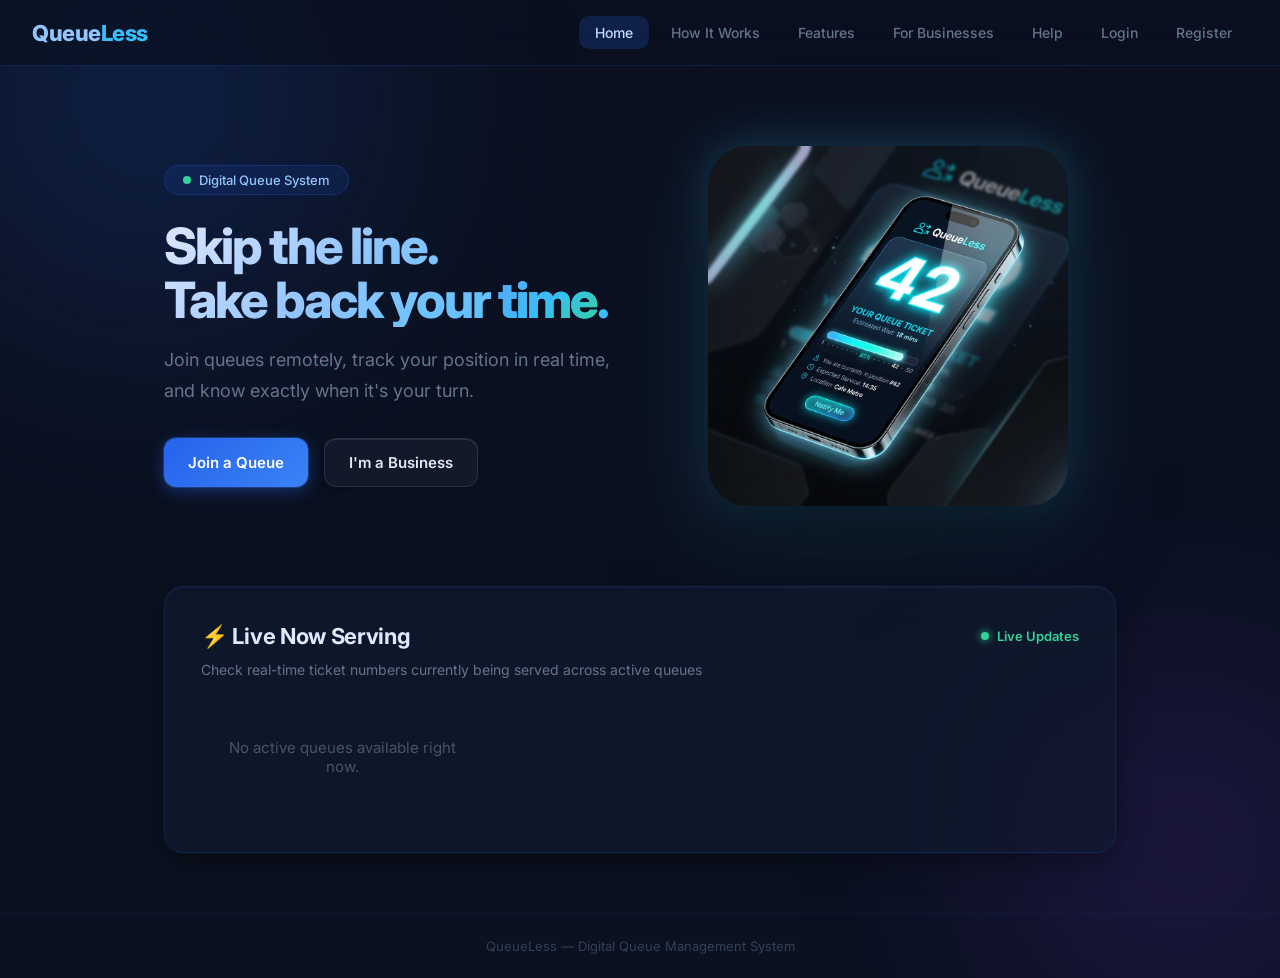
==== frontend/index.html @ ab6a19f2 "my work" ====
<!DOCTYPE html>
<html lang="en">

<head>
    <meta charset="UTF-8">
    <meta name="viewport" content="width=device-width, initial-scale=1.0">
    <title>QueueLess — Skip the Line</title>
    <link rel="stylesheet" href="style.css?v=5">
    <link rel="icon" href="data:image/svg+xml,<svg xmlns='http://www.w3.org/2000/svg' viewBox='0 0 100 100'><text y='.9em' font-size='90'>⚡</text></svg>">
</head>

<body>

    <!-- Navigation -->
    <nav class="navbar">
        <a href="index.html" class="navbar-brand">Queue<span>Less</span></a>
        <div class="navbar-links">
            <a href="index.html" class="active">Home</a>
            <a href="#how-it-works">How It Works</a>
            <a href="#features">Features</a>
            <a href="#for-businesses">For Businesses</a>
            <a href="#help">Help</a>
            
            <a id="nav-dashboard" href="dashboard.html" class="hidden">Dashboard</a>
            <a id="nav-history" href="queue-history.html" class="hidden">History</a>
            <a id="nav-profile" href="profile.html" class="hidden">Profile</a>
            <a id="nav-admin" href="admin-dashboard.html" class="hidden">Admin</a>
            <a id="nav-login" href="login.html">Login</a>
            <a id="nav-register" href="register.html">Register</a>
            <a id="nav-logout" href="#" class="hidden">Logout</a>
        </div>
    </nav>

    <main class="container">

        <!-- Hero Section (for unauthenticated users) -->
        <section id="hero-section" class="hero two-column">
            <div class="hero-content">
                <div class="hero-badge">
                    <span class="dot"></span>
                    Digital Queue System
                </div>
                <h1>
                    Skip the line.<br>
                    Take back your <span class="highlight">time</span>.
                </h1>
                <p class="description">
                    Join queues remotely, track your position in real time, and know exactly when it's your turn.
                </p>
                <div class="hero-buttons">
                    <a href="register.html" class="btn-primary">Join a Queue</a>
                    <a href="register.html?type=business" class="btn-secondary">I'm a Business</a>
                </div>
            </div>
            <div class="hero-graphic">
                <div class="graphic-glow"></div>
                <img src="phone_mockup.png" alt="QueueLess Virtual Ticket" class="floating-phone">
            </div>
        </section>

        <!-- Welcome Section (for authenticated users) -->
        <section id="welcome-section" class="welcome-card hidden">
            <h1>Welcome back, <span id="user-name">User</span>!</h1>
            <p class="description">Manage your queues and check your status below.</p>
            
            <div class="dashboard-grid">
                <div class="stat-box">
                    <span class="stat-label">ACTIVE TICKET</span>
                    <span id="active-ticket-status" class="stat-value">None</span>
                </div>
                <div class="stat-box">
                    <span class="stat-label">TOTAL VISITS</span>
                    <span id="total-visits" class="stat-value">0</span>
                </div>
            </div>

            <div style="display: flex; gap: 16px; margin-top: 32px; justify-content: center;">
                <a href="dashboard.html" class="btn-primary">Go to Dashboard</a>
                <a href="queue-history.html" class="btn-secondary">View History</a>
            </div>
        </section>

        <!-- Live Now Serving Section -->
        <section id="now-serving-section" class="card section-gap">
            <div class="section-header">
                <h2>⚡ Live Now Serving</h2>
                <span class="live-dot-container"><span class="pulse-dot"></span> Live Updates</span>
            </div>
            <p class="subtitle">Check real-time ticket numbers currently being served across active queues</p>
            <div id="now-serving-grid" class="now-serving-grid">
                <p class="empty-message">Loading live queue statuses...</p>
            </div>
        </section>

        <!-- Error Message -->
        <p id="error-message" class="error-message hidden"></p>

    </main>

    <!-- Toast Container -->
    <div id="toast-container" class="toast-container"></div>

    <!-- Footer -->
    <footer class="footer">
        QueueLess — Digital Queue Management System
    </footer>

    <script src="auth.js"></script>
    <script src="index.js"></script>

</body>

</html>
---- frontend/style.css ----
/* ============================================
   QueueLess — Blue Theme Design System
   Color Palette:
     Primary:    #2563EB (Blue 600)
     Dark:       #1D4ED8 (Blue 700)
     Light:      #60A5FA (Blue 400)
     Accent:     #38BDF8 (Sky 400)
     Glow:       #818CF8 (Indigo 400)
     Background: #0B1120 (Deep Navy)
     Surface:    #111A2E (Dark Blue)
     Success:    #34D399 (Emerald)
     Error:      #F87171 (Red)
   ============================================ */

@import url('https://fonts.googleapis.com/css2?family=Inter:wght@400;500;600;700;800&display=swap');

* {
    margin: 0;
    padding: 0;
    box-sizing: border-box;
}

html {
    scroll-behavior: smooth;
}

body {
    min-height: 100vh;
    font-family: 'Inter', -apple-system, BlinkMacSystemFont, sans-serif;
    background: #0B1120;
    color: #CBD5E1;
    display: flex;
    flex-direction: column;
    align-items: center;
    padding: 0;
    position: relative;
    overflow-x: hidden;
}

/* Animated blue gradient background blobs */
body::before,
body::after {
    content: '';
    position: fixed;
    border-radius: 50%;
    filter: blur(120px);
    opacity: 0.3;
    z-index: 0;
    pointer-events: none;
}

body::before {
    width: 600px;
    height: 600px;
    background: radial-gradient(circle, #2563EB, transparent 70%);
    top: -200px;
    left: -150px;
    animation: floatBlob 20s ease-in-out infinite;
}

body::after {
    width: 500px;
    height: 500px;
    background: radial-gradient(circle, #7C3AED, transparent 70%);
    bottom: -200px;
    right: -150px;
    animation: floatBlob 25s ease-in-out infinite reverse;
}

@keyframes floatBlob {
    0%, 100% { transform: translate(0, 0) scale(1); }
    25% { transform: translate(40px, -30px) scale(1.05); }
    50% { transform: translate(-20px, 40px) scale(0.95); }
    75% { transform: translate(30px, 20px) scale(1.02); }
}

/* ============================================
   Navigation
   ============================================ */

.navbar {
    width: 100%;
    padding: 16px 32px;
    display: flex;
    justify-content: space-between;
    align-items: center;
    backdrop-filter: blur(24px);
    background: rgba(11, 17, 32, 0.7);
    border-bottom: 1px solid rgba(37, 99, 235, 0.2);
    position: sticky;
    top: 0;
    z-index: 100;
}

.navbar-brand {
    font-size: 22px;
    font-weight: 800;
    color: #93C5FD;
    text-decoration: none;
    letter-spacing: -0.5px;
    transition: color 0.2s;
}

.navbar-brand:hover {
    color: #BFDBFE;
}

.navbar-brand span {
    color: #38BDF8;
}

.navbar-links {
    display: flex;
    gap: 6px;
}

.navbar-links a {
    text-decoration: none;
    color: #64748B;
    font-size: 14px;
    font-weight: 500;
    padding: 8px 16px;
    border-radius: 10px;
    transition: all 0.25s ease;
}

.navbar-links a:hover {
    color: #93C5FD;
    background: rgba(37, 99, 235, 0.12);
}

.navbar-links a.active {
    color: #BFDBFE;
    background: rgba(37, 99, 235, 0.2);
}

/* ============================================
   Container
   ============================================ */

.container {
    width: 100%;
    max-width: 1000px;
    padding: 40px 24px 60px;
    position: relative;
    z-index: 1;
}

/* ============================================
   Hero Section
   ============================================ */

.hero {
    text-align: center;
    margin-bottom: 48px;
    padding-top: 20px;
}

.hero-badge {
    display: inline-flex;
    align-items: center;
    gap: 8px;
    padding: 6px 18px;
    border-radius: 100px;
    background: rgba(37, 99, 235, 0.12);
    border: 1px solid rgba(37, 99, 235, 0.25);
    color: #93C5FD;
    font-size: 13px;
    font-weight: 500;
    margin-bottom: 28px;
    animation: fadeInDown 0.6s ease;
}

.hero-badge .dot {
    width: 8px;
    height: 8px;
    border-radius: 50%;
    background: #34D399;
    animation: pulse 2s infinite;
}

@keyframes pulse {
    0%, 100% { opacity: 1; transform: scale(1); }
    50% { opacity: 0.5; transform: scale(1.4); }
}

.hero h1 {
    font-size: 50px;
    font-weight: 800;
    line-height: 1.08;
    margin-bottom: 18px;
    letter-spacing: -2px;
    background: linear-gradient(135deg, #E0E7FF 0%, #93C5FD 40%, #38BDF8 100%);
    -webkit-background-clip: text;
    -webkit-text-fill-color: transparent;
    background-clip: text;
    animation: fadeInUp 0.7s ease;
}

.hero h1 .highlight {
    background: linear-gradient(135deg, #60A5FA, #38BDF8, #34D399);
    -webkit-background-clip: text;
    background-clip: text;
}

.hero .description {
    color: #64748B;
    font-size: 18px;
    line-height: 1.7;
    max-width: 480px;
    margin: 0 auto;
    animation: fadeInUp 0.8s ease;
}

@keyframes fadeInUp {
    from { opacity: 0; transform: translateY(24px); }
    to { opacity: 1; transform: translateY(0); }
}

@keyframes fadeInDown {
    from { opacity: 0; transform: translateY(-12px); }
    to { opacity: 1; transform: translateY(0); }
}

/* Two-Column Hero Layout */
.hero.two-column {
    display: flex;
    align-items: center;
    justify-content: space-between;
    gap: 40px;
    text-align: left;
    margin-bottom: 80px;
    padding-top: 40px;
}

.hero.two-column .hero-content {
    flex: 1;
    max-width: 520px;
}

.hero.two-column .hero-badge {
    margin-bottom: 24px;
}

.hero.two-column .description {
    margin: 0;
    max-width: 100%;
}

.hero-buttons {
    margin-top: 32px;
    display: flex;
    gap: 16px;
    justify-content: flex-start;
}

.hero.two-column .hero-graphic {
    flex: 1;
    display: flex;
    justify-content: center;
    position: relative;
    perspective: 1000px;
}

.graphic-glow {
    position: absolute;
    width: 300px;
    height: 300px;
    background: radial-gradient(circle, rgba(56, 189, 248, 0.4), transparent 70%);
    top: 50%;
    left: 50%;
    transform: translate(-50%, -50%);
    filter: blur(40px);
    z-index: -1;
}

.floating-phone {
    max-width: 360px;
    width: 100%;
    border-radius: 40px;
    animation: floatPhone 6s ease-in-out infinite;
    filter: drop-shadow(0 30px 50px rgba(0, 0, 0, 0.6)) drop-shadow(0 0 20px rgba(56, 189, 248, 0.3));
}

@keyframes floatPhone {
    0%, 100% { transform: translateY(0) rotate(-1deg); }
    50% { transform: translateY(-24px) rotate(2deg); }
}

/* ============================================
   Cards
   ============================================ */

.card,
.result {
    background: rgba(17, 26, 46, 0.7);
    backdrop-filter: blur(24px);
    padding: 36px;
    border-radius: 20px;
    border: 1px solid rgba(37, 99, 235, 0.15);
    box-shadow:
        0 0 0 1px rgba(37, 99, 235, 0.05),
        0 8px 32px rgba(0, 0, 0, 0.4),
        inset 0 1px 0 rgba(96, 165, 250, 0.05);
    animation: fadeInUp 0.5s ease;
    transition: all 0.3s ease;
}

.card:hover,
.result:hover {
    border-color: rgba(37, 99, 235, 0.3);
    box-shadow:
        0 0 0 1px rgba(37, 99, 235, 0.1),
        0 8px 40px rgba(37, 99, 235, 0.12),
        inset 0 1px 0 rgba(96, 165, 250, 0.08);
}

.card h2 {
    font-size: 22px;
    font-weight: 700;
    margin-bottom: 24px;
    color: #E0E7FF;
    letter-spacing: -0.3px;
}

.section-header {
    display: flex;
    justify-content: space-between;
    align-items: center;
    margin-bottom: 12px;
}

.section-header h2 {
    margin-bottom: 0;
}

/* ============================================
   Form Elements
   ============================================ */

form {
    display: flex;
    flex-direction: column;
    gap: 16px;
}

label {
    font-weight: 600;
    font-size: 14px;
    color: #94A3B8;
    margin-bottom: -8px;
}

input,
select {
    width: 100%;
    padding: 14px 16px;
    background: rgba(11, 17, 32, 0.7);
    border: 1.5px solid rgba(37, 99, 235, 0.15);
    border-radius: 12px;
    font-size: 15px;
    font-family: inherit;
    color: #E0E7FF;
    outline: none;
    transition: all 0.3s ease;
}

input::placeholder {
    color: #475569;
}

input:focus,
select:focus {
    border-color: #3B82F6;
    box-shadow: 0 0 0 3px rgba(37, 99, 235, 0.2), 0 0 20px rgba(37, 99, 235, 0.1);
    background: rgba(11, 17, 32, 0.9);
}

select {
    cursor: pointer;
    appearance: none;
    background-image: url("data:image/svg+xml,%3Csvg xmlns='http://www.w3.org/2000/svg' width='12' height='12' fill='%2360A5FA' viewBox='0 0 16 16'%3E%3Cpath d='M8 11L3 6h10l-5 5z'/%3E%3C/svg%3E");
    background-repeat: no-repeat;
    background-position: right 14px center;
    padding-right: 36px;
}

select option {
    background: #111A2E;
    color: #E0E7FF;
}

/* ============================================
   Buttons
   ============================================ */

button,
[class^="btn-"] {
    border: none;
    border-radius: 12px;
    padding: 14px 24px;
    font-size: 15px;
    font-weight: 600;
    font-family: inherit;
    cursor: pointer;
    transition: all 0.3s ease;
    display: inline-flex;
    align-items: center;
    justify-content: center;
    gap: 8px;
    position: relative;
    overflow: hidden;
    text-decoration: none;
    box-sizing: border-box;
}

button::after,
[class^="btn-"]::after {
    content: '';
    position: absolute;
    inset: 0;
    background: linear-gradient(135deg, rgba(255,255,255,0.12), transparent 60%);
    opacity: 0;
    transition: opacity 0.3s;
    pointer-events: none;
}

button:hover::after,
[class^="btn-"]:hover::after {
    opacity: 1;
}

/* -------- Premium Primary Button -------- */
.btn-primary {
    /* Gradient background with animated position */
    background: linear-gradient(135deg, #2563EB, #3B82F6, #60A5FA);
    background-size: 200% 200%;
    color: #fff;
    box-shadow: 0 4px 16px rgba(37, 99, 235, 0.4), 0 0 0 1px rgba(59, 130, 246, 0.3);
}

.btn-primary:hover {
    transform: translateY(-2px) scale(1.02);
    background-position: 100% 0%;
    box-shadow: 0 8px 30px rgba(37, 99, 235, 0.5), 0 0 0 1px rgba(96, 165, 250, 0.4);
}

.btn-primary:active {
    transform: translateY(0) scale(0.98);
    box-shadow: 0 4px 12px rgba(37, 99, 235, 0.3);
}

.btn-primary:focus-visible {
    outline: 2px solid rgba(255,255,255,0.8);
    outline-offset: 2px;
}

.btn-primary:disabled {
    background: linear-gradient(135deg, #1E293B, #334155);
    color: #475569;
    cursor: not-allowed;
    box-shadow: none;
    opacity: 0.7;
}

.btn-secondary {
    background: rgba(30, 41, 59, 0.4);
    backdrop-filter: blur(12px);
    color: #E2E8F0;
    border: 1px solid rgba(255, 255, 255, 0.1);
    box-shadow: 0 4px 6px -1px rgba(0, 0, 0, 0.2), inset 0 1px 0 rgba(255, 255, 255, 0.1);
}

.btn-secondary:hover {
    background: rgba(30, 41, 59, 0.7);
    color: #FFFFFF;
    border-color: rgba(96, 165, 250, 0.4);
    transform: translateY(-2px) scale(1.02);
    box-shadow: 0 12px 20px -5px rgba(0, 0, 0, 0.3), 0 0 15px rgba(96, 165, 250, 0.15), inset 0 1px 0 rgba(255, 255, 255, 0.2);
}

.btn-secondary:active {
    transform: translateY(0) scale(0.98);
    box-shadow: 0 4px 6px -1px rgba(0, 0, 0, 0.2);
}

.btn-success {
    background: linear-gradient(135deg, #059669, #10B981);
    color: white;
    box-shadow: 0 4px 16px rgba(16, 185, 129, 0.35);
}

.btn-success:hover {
    transform: translateY(-2px);
    box-shadow: 0 8px 28px rgba(16, 185, 129, 0.45);
}

.btn-danger {
    background: linear-gradient(135deg, #DC2626, #EF4444);
    color: white;
    box-shadow: 0 4px 16px rgba(239, 68, 68, 0.35);
}

.btn-danger:hover {
    transform: translateY(-2px);
    box-shadow: 0 8px 28px rgba(239, 68, 68, 0.45);
}

.btn-warning {
    background: linear-gradient(135deg, #FBBF24, #FCD34D);
    color: #1F2937;
    box-shadow: 0 4px 16px rgba(252, 211, 77, 0.3);
    font-weight: 600;
}

.btn-warning:hover {
    transform: translateY(-2px);
    box-shadow: 0 8px 28px rgba(252, 211, 77, 0.4);
}

.btn-warning:active {
    transform: translateY(0);
}

.btn-warning:disabled {
    background: linear-gradient(135deg, #1E293B, #334155);
    color: #475569;
    cursor: not-allowed;
    box-shadow: none;
    transform: none;
}

/* ============================================
   Result Section
   ============================================ */

.result {
    margin-top: 24px;
    text-align: center;
}

.result h2 {
    color: #34D399;
    font-size: 24px;
    margin-bottom: 8px;
}

.result .subtitle {
    color: #94A3B8;
    margin-bottom: 28px;
    font-size: 15px;
}

.queue-information {
    display: grid;
    grid-template-columns: repeat(2, 1fr);
    gap: 16px;
}

.information-box {
    background: rgba(11, 17, 32, 0.6);
    padding: 28px 20px;
    border-radius: 16px;
    border: 1px solid rgba(37, 99, 235, 0.15);
    transition: all 0.3s ease;
}

.information-box:hover {
    transform: translateY(-3px);
    border-color: rgba(37, 99, 235, 0.3);
    box-shadow: 0 8px 24px rgba(37, 99, 235, 0.1);
}

.information-box .label {
    display: block;
    font-size: 11px;
    font-weight: 700;
    text-transform: uppercase;
    letter-spacing: 1.2px;
    color: #60A5FA;
    margin-bottom: 10px;
}

.information-box span.number {
    display: block;
    font-size: 56px;
    font-weight: 800;
    line-height: 1;
    margin-bottom: 6px;
    background: linear-gradient(135deg, #60A5FA, #38BDF8);
    -webkit-background-clip: text;
    -webkit-text-fill-color: transparent;
    background-clip: text;
}

.information-box p {
    color: #64748B;
    font-size: 14px;
}

/* ============================================
   Loading Spinner
   ============================================ */

.spinner {
    display: inline-block;
    width: 18px;
    height: 18px;
    border: 2.5px solid rgba(255,255,255,0.25);
    border-top-color: white;
    border-radius: 50%;
    animation: spin 0.7s linear infinite;
}

@keyframes spin {
    to { transform: rotate(360deg); }
}

/* ============================================
   Toast Notifications
   ============================================ */

.toast-container {
    position: fixed;
    top: 80px;
    right: 24px;
    z-index: 1000;
    display: flex;
    flex-direction: column;
    gap: 10px;
}

.toast {
    padding: 14px 20px;
    border-radius: 14px;
    font-size: 14px;
    font-weight: 500;
    font-family: 'Inter', sans-serif;
    backdrop-filter: blur(20px);
    border: 1px solid;
    animation: slideIn 0.35s ease, fadeOut 0.35s ease 3.5s forwards;
    max-width: 360px;
    box-shadow: 0 12px 40px rgba(0,0,0,0.5);
}

.toast-success {
    background: rgba(16, 185, 129, 0.12);
    border-color: rgba(16, 185, 129, 0.3);
    color: #6EE7B7;
}

.toast-error {
    background: rgba(239, 68, 68, 0.12);
    border-color: rgba(239, 68, 68, 0.3);
    color: #FCA5A5;
}

.toast-info {
    background: rgba(37, 99, 235, 0.12);
    border-color: rgba(37, 99, 235, 0.3);
    color: #93C5FD;
}

@keyframes slideIn {
    from { opacity: 0; transform: translateX(40px); }
    to { opacity: 1; transform: translateX(0); }
}

@keyframes fadeOut {
    from { opacity: 1; }
    to { opacity: 0; transform: translateX(40px); }
}

/* ============================================
   Status Badges
   ============================================ */

.badge {
    display: inline-flex;
    align-items: center;
    gap: 6px;
    padding: 5px 12px;
    border-radius: 100px;
    font-size: 11px;
    font-weight: 700;
    text-transform: uppercase;
    letter-spacing: 0.5px;
}

.badge-waiting {
    background: rgba(245, 158, 11, 0.12);
    color: #FCD34D;
    border: 1px solid rgba(245, 158, 11, 0.25);
}

.badge-called {
    background: rgba(56, 189, 248, 0.12);
    color: #7DD3FC;
    border: 1px solid rgba(56, 189, 248, 0.25);
}

.badge-left {
    background: rgba(100, 116, 139, 0.1);
    color: #94A3B8;
    border: 1px solid rgba(100, 116, 139, 0.2);
}

.badge-open {
    background: rgba(16, 185, 129, 0.12);
    color: #6EE7B7;
    border: 1px solid rgba(16, 185, 129, 0.25);
}

/* ============================================
   Admin Dashboard
   ============================================ */

.admin-actions {
    display: grid;
    grid-template-columns: repeat(2, 1fr);
    gap: 12px;
    margin-top: 20px;
}

.members-list {
    margin-top: 24px;
    display: flex;
    flex-direction: column;
    gap: 10px;
}

.member-card {
    display: flex;
    justify-content: space-between;
    align-items: center;
    padding: 18px 20px;
    background: rgba(11, 17, 32, 0.5);
    border: 1px solid rgba(37, 99, 235, 0.1);
    border-radius: 14px;
    transition: all 0.25s ease;
    animation: fadeInUp 0.3s ease;
}

.member-card:hover {
    border-color: rgba(37, 99, 235, 0.25);
    background: rgba(17, 26, 46, 0.6);
    box-shadow: 0 4px 16px rgba(37, 99, 235, 0.08);
}

.member-info {
    display: flex;
    align-items: center;
    gap: 14px;
}

.member-position {
    width: 42px;
    height: 42px;
    display: flex;
    align-items: center;
    justify-content: center;
    border-radius: 11px;
    background: linear-gradient(135deg, rgba(37, 99, 235, 0.2), rgba(56, 189, 248, 0.1));
    border: 1px solid rgba(37, 99, 235, 0.2);
    color: #93C5FD;
    font-weight: 700;
    font-size: 14px;
}

.member-name {
    font-weight: 600;
    color: #E0E7FF;
    font-size: 15px;
}

.empty-message {
    text-align: center;
    color: #475569;
    padding: 40px 20px;
    font-size: 15px;
}

.admin-message {
    text-align: center;
    font-weight: 600;
    margin-top: 20px;
    font-size: 14px;
}

.admin-message.success {
    color: #6EE7B7;
}

.admin-message.error {
    color: #FCA5A5;
}

.queue-summary {
    color: #94A3B8;
    font-size: 14px;
    margin-bottom: 20px;
    padding: 10px 16px;
    background: rgba(37, 99, 235, 0.08);
    border: 1px solid rgba(37, 99, 235, 0.12);
    border-radius: 10px;
    display: inline-block;
}

/* ============================================
   Hidden
   ============================================ */

.hidden {
    display: none !important;
}

/* ============================================
   Error
   ============================================ */

.error-message {
    color: #FCA5A5;
    text-align: center;
    font-weight: 600;
    margin-top: 16px;
    font-size: 14px;
    padding: 12px;
    background: rgba(239, 68, 68, 0.08);
    border-radius: 10px;
    border: 1px solid rgba(239, 68, 68, 0.15);
}

/* ============================================
   Section Spacing
   ============================================ */

.section-gap {
    margin-top: 24px;
}

/* ============================================
   Footer
   ============================================ */

.footer {
    text-align: center;
    padding: 24px;
    color: #334155;
    font-size: 13px;
    border-top: 1px solid rgba(37, 99, 235, 0.08);
    width: 100%;
    margin-top: auto;
    position: relative;
    z-index: 1;
}

/* ============================================
   Auth Pages
   ============================================ */

.auth-card {
    background: rgba(17, 26, 46, 0.7);
    backdrop-filter: blur(24px);
    padding: 42px;
    border-radius: 24px;
    border: 1px solid rgba(37, 99, 235, 0.15);
    box-shadow:
        0 0 0 1px rgba(37, 99, 235, 0.05),
        0 8px 32px rgba(0, 0, 0, 0.4),
        inset 0 1px 0 rgba(96, 165, 250, 0.05);
    max-width: 420px;
    margin: 0 auto;
    animation: fadeInUp 0.5s ease;
}

.auth-card h1 {
    font-size: 32px;
    font-weight: 800;
    margin-bottom: 8px;
    color: #E0E7FF;
}

.auth-subtitle {
    color: #64748B;
    font-size: 15px;
    margin-bottom: 32px;
    line-height: 1.6;
}

.auth-footer {
    text-align: center;
    margin-top: 28px;
    padding-top: 24px;
    border-top: 1px solid rgba(37, 99, 235, 0.1);
}

.auth-footer p {
    color: #475569;
    font-size: 14px;
    margin: 8px 0;
}

.auth-footer a {
    color: #60A5FA;
    text-decoration: none;
    font-weight: 600;
    transition: color 0.2s;
}

.auth-footer a:hover {
    color: #93C5FD;
}

/* ============================================
   Modals
   ============================================ */

.modal {
    position: fixed;
    top: 0;
    left: 0;
    width: 100%;
    height: 100%;
    background: rgba(0, 0, 0, 0.6);
    display: flex;
    align-items: center;
    justify-content: center;
    z-index: 200;
    backdrop-filter: blur(8px);
}

.modal.hidden {
    display: none;
}

.modal-content {
    background: rgba(11, 17, 32, 0.95);
    backdrop-filter: blur(24px);
    padding: 36px;
    border-radius: 20px;
    border: 1px solid rgba(37, 99, 235, 0.2);
    max-width: 480px;
    width: 90%;
    box-shadow: 0 25px 50px rgba(0, 0, 0, 0.5);
    animation: slideUp 0.3s ease;
}

.modal-content h2 {
    font-size: 22px;
    font-weight: 700;
    color: #E0E7FF;
    margin-bottom: 24px;
}

@keyframes slideUp {
    from { opacity: 0; transform: translateY(40px); }
    to { opacity: 1; transform: translateY(0); }
}

/* ============================================
   Suggestions Grid
   ============================================ */

.suggestions-grid {
    display: grid;
    grid-template-columns: repeat(auto-fit, minmax(200px, 1fr));
    gap: 14px;
    margin-top: 20px;
}

.suggestion-card {
    background: rgba(11, 17, 32, 0.5);
    border: 1px solid rgba(37, 99, 235, 0.1);
    border-radius: 14px;
    padding: 18px;
    transition: all 0.25s ease;
}

.suggestion-card:hover {
    border-color: rgba(37, 99, 235, 0.3);
    background: rgba(17, 26, 46, 0.6);
    transform: translateY(-2px);
    box-shadow: 0 8px 24px rgba(37, 99, 235, 0.12);
}

.suggestion-card h4 {
    font-size: 16px;
    font-weight: 700;
    color: #E0E7FF;
    margin-bottom: 8px;
}

.suggestion-card .service {
    font-size: 13px;
    color: #60A5FA;
    margin-bottom: 10px;
}

.suggestion-card .waiting {
    font-size: 13px;
    color: #94A3B8;
    margin-bottom: 6px;
}

.suggestion-card .wait-time {
    font-size: 13px;
    color: #34D399;
    font-weight: 600;
}

.subtitle {
    color: #64748B;
    font-size: 14px;
    margin-top: 0;
    margin-bottom: 16px;
}

/* ============================================
   Ticket Display
   ============================================ */

.ticket-display {
    display: flex;
    align-items: center;
    gap: 24px;
    padding: 20px;
    background: rgba(37, 99, 235, 0.08);
    border-radius: 14px;
    border: 1px solid rgba(37, 99, 235, 0.15);
    margin-bottom: 24px;
}

.ticket-number {
    font-size: 44px;
    font-weight: 800;
    color: #93C5FD;
    min-width: 80px;
}

.ticket-info p {
    color: #94A3B8;
    font-size: 14px;
    margin: 4px 0;
}

.ticket-info p:first-child {
    color: #E0E7FF;
    font-weight: 600;
    font-size: 15px;
}

/* ============================================
   History List
   ============================================ */

.history-list {
    display: flex;
    flex-direction: column;
    gap: 12px;
    margin-top: 20px;
}

.history-card {
    background: rgba(11, 17, 32, 0.5);
    border: 1px solid rgba(37, 99, 235, 0.1);
    border-radius: 14px;
    padding: 16px;
    transition: all 0.25s ease;
}

.history-card:hover {
    border-color: rgba(37, 99, 235, 0.25);
    background: rgba(17, 26, 46, 0.6);
}

.history-card.history-served {
    border-left: 3px solid #34D399;
}

.history-card.history-left {
    border-left: 3px solid #FBBF24;
}

.history-card.history-skipped {
    border-left: 3px solid #F87171;
}

.history-header {
    display: flex;
    justify-content: space-between;
    align-items: center;
    margin-bottom: 12px;
}

.history-header h4 {
    font-size: 15px;
    font-weight: 700;
    color: #E0E7FF;
    margin: 0;
}

.history-details p {
    color: #64748B;
    font-size: 13px;
    margin: 4px 0;
}

/* ============================================
   Dashboard Stats
   ============================================ */

.dashboard-grid {
    display: grid;
    grid-template-columns: repeat(auto-fit, minmax(140px, 1fr));
    gap: 14px;
    margin-bottom: 28px;
}

.stat-box {
    background: rgba(37, 99, 235, 0.08);
    border: 1px solid rgba(37, 99, 235, 0.15);
    border-radius: 12px;
    padding: 18px;
    text-align: center;
}

.stat-box h4 {
    font-size: 13px;
    font-weight: 600;
    color: #94A3B8;
    margin-bottom: 10px;
    text-transform: uppercase;
    letter-spacing: 0.5px;
}

.stat-number {
    font-size: 28px;
    font-weight: 800;
    color: #60A5FA;
    margin: 0;
}

/* ============================================
   Form Actions
   ============================================ */

.form-actions {
    display: flex;
    gap: 12px;
    margin-top: 8px;
}

.form-actions button {
    flex: 1;
}

/* ============================================
   Success Message
   ============================================ */

.success-message {
    color: #6EE7B7;
    text-align: center;
    font-weight: 600;
    margin-top: 16px;
    font-size: 14px;
    padding: 12px;
    background: rgba(16, 185, 129, 0.08);
    border-radius: 10px;
    border: 1px solid rgba(16, 185, 129, 0.15);
}

.success-message.hidden {
    display: none;
}

/* ============================================
   Welcome Card Section
   ============================================ */

.welcome-card {
    text-align: center;
    margin: 48px 0;
}

.welcome-card h1 {
    font-size: 36px;
    margin-bottom: 12px;
    background: linear-gradient(135deg, #60A5FA, #34D399);
    -webkit-background-clip: text;
    -webkit-text-fill-color: transparent;
    background-clip: text;
}

.welcome-card .description {
    color: #94A3B8;
    font-size: 16px;
    margin-bottom: 40px;
}

.welcome-card.hidden {
    display: none;
}

/* ============================================
   Responsive — Auth Pages
   ============================================ */

@media (max-width: 640px) {
    .auth-card {
        padding: 28px 20px;
        border-radius: 18px;
    }

    .auth-card h1 {
        font-size: 26px;
    }

    .modal-content {
        padding: 24px 20px;
    }

    .ticket-display {
        flex-direction: column;
        text-align: center;
    }

    .ticket-number {
        min-width: auto;
    }

    .dashboard-grid {
        grid-template-columns: repeat(2, 1fr);
    }

    .form-actions {
        flex-direction: column;
    }

    .form-actions button {
        width: 100%;
    }
}

/* ============================================
   Now Serving Component Styles
   ============================================ */

.now-serving-grid {
    display: grid;
    grid-template-columns: repeat(auto-fill, minmax(240px, 1fr));
    gap: 16px;
    margin-top: 20px;
}

.now-serving-card {
    background: rgba(17, 26, 46, 0.8);
    border: 1px solid rgba(37, 99, 235, 0.25);
    border-radius: 16px;
    padding: 20px;
    transition: all 0.3s cubic-bezier(0.4, 0, 0.2, 1);
    box-shadow: 0 4px 16px rgba(0, 0, 0, 0.2);
}

.now-serving-card:hover {
    border-color: rgba(96, 165, 250, 0.5);
    transform: translateY(-2px);
    box-shadow: 0 8px 24px rgba(37, 99, 235, 0.15);
}

.now-serving-header {
    display: flex;
    justify-content: space-between;
    align-items: center;
    margin-bottom: 8px;
}

.queue-name {
    font-weight: 700;
    font-size: 16px;
    color: #F8FAFC;
}

.service-type {
    font-size: 13px;
    color: #94A3B8;
    margin-bottom: 16px;
}

.serving-number-box {
    background: rgba(37, 99, 235, 0.12);
    border: 1px solid rgba(37, 99, 235, 0.3);
    border-radius: 12px;
    padding: 14px;
    text-align: center;
}

.serving-label {
    display: block;
    font-size: 11px;
    font-weight: 700;
    letter-spacing: 0.8px;
    color: #60A5FA;
    margin-bottom: 4px;
}

.serving-value {
    font-size: 26px;
    font-weight: 800;
    color: #38BDF8;
    letter-spacing: 0.5px;
    text-shadow: 0 0 12px rgba(56, 189, 248, 0.3);
}

.highlight-serving {
    color: #38BDF8 !important;
    font-weight: 800;
    text-shadow: 0 0 12px rgba(56, 189, 248, 0.4);
}

.pulse-serving {
    animation: pulseHighlight 1.5s infinite ease-in-out;
}

@keyframes pulseHighlight {
    0%, 100% {
        transform: scale(1);
        color: #38BDF8;
    }
    50% {
        transform: scale(1.08);
        color: #34D399;
        text-shadow: 0 0 18px rgba(52, 211, 153, 0.6);
    }
}

.live-dot-container {
    display: flex;
    align-items: center;
    gap: 8px;
    font-size: 13px;
    color: #34D399;
    font-weight: 600;
}

.pulse-dot {
    width: 8px;
    height: 8px;
    background-color: #34D399;
    border-radius: 50%;
    box-shadow: 0 0 8px #34D399;
    animation: pulseDot 2s infinite;
}

@keyframes pulseDot {
    0% { opacity: 1; transform: scale(1); }
    50% { opacity: 0.4; transform: scale(1.3); }
    100% { opacity: 1; transform: scale(1); }
}

.now-serving-box {
    border-color: rgba(56, 189, 248, 0.3) !important;
    background: rgba(37, 99, 235, 0.08) !important;
}

.now-serving-text {
    font-size: 13px;
    color: #38BDF8;
    margin: 4px 0;
}

/* Visual Queue Discovery (Category Grid & Cards) */
.category-grid {
    display: grid;
    grid-template-columns: repeat(3, 1fr);
    gap: 16px;
    margin-top: 24px;
}
@media (max-width: 600px) {
    .category-grid {
        grid-template-columns: repeat(2, 1fr);
    }
}
.category-card {
    background: rgba(17, 26, 46, 0.6);
    border: 1px solid rgba(37, 99, 235, 0.15);
    border-radius: 16px;
    padding: 20px 16px;
    display: flex;
    flex-direction: column;
    align-items: center;
    justify-content: center;
    gap: 10px;
    cursor: pointer;
    transition: all 0.3s cubic-bezier(0.4, 0, 0.2, 1);
    text-align: center;
}
.category-card:hover {
    border-color: rgba(56, 189, 248, 0.5);
    background: rgba(37, 99, 235, 0.1);
    transform: translateY(-4px);
    box-shadow: 0 8px 24px rgba(37, 99, 235, 0.15);
}
.category-card.active {
    background: rgba(37, 99, 235, 0.2);
    border-color: #38BDF8;
    box-shadow: 0 0 16px rgba(56, 189, 248, 0.3);
}
.category-card .cat-icon {
    font-size: 32px;
    transition: transform 0.3s;
}
.category-card:hover .cat-icon {
    transform: scale(1.15) rotate(5deg);
}
.category-card .cat-name {
    font-size: 14px;
    font-weight: 600;
    color: #E2E8F0;
}

.businesses-grid {
    display: grid;
    grid-template-columns: repeat(1, 1fr);
    gap: 16px;
    margin-top: 16px;
}
.business-card {
    background: rgba(17, 26, 46, 0.7);
    border: 1px solid rgba(37, 99, 235, 0.2);
    border-radius: 16px;
    padding: 24px;
    display: flex;
    flex-direction: column;
    gap: 12px;
    transition: border-color 0.3s, box-shadow 0.3s;
}
.business-card:hover {
    border-color: rgba(56, 189, 248, 0.4);
    box-shadow: 0 4px 20px rgba(0, 0, 0, 0.3);
}
.business-card-header {
    display: flex;
    justify-content: space-between;
    align-items: center;
}
.business-card-header h4 {
    font-size: 18px;
    font-weight: 700;
    color: #F8FAFC;
}
.business-status {
    font-size: 11px;
    font-weight: 700;
    text-transform: uppercase;
    padding: 3px 8px;
    border-radius: 9999px;
}
.business-status.open {
    background: rgba(52, 211, 153, 0.15);
    color: #34D399;
}
.business-desc {
    font-size: 13px;
    color: #94A3B8;
    line-height: 1.5;
}
.business-stats {
    display: flex;
    gap: 16px;
    font-size: 13px;
    font-weight: 500;
    color: #E2E8F0;
}
.business-stats span {
    display: flex;
    align-items: center;
    gap: 6px;
}

/* Service Selector Modal */
.modal-backdrop {
    position: fixed;
    top: 0;
    left: 0;
    width: 100%;
    height: 100%;
    background: rgba(11, 17, 32, 0.8);
    backdrop-filter: blur(8px);
    z-index: 1000;
    display: flex;
    align-items: center;
    justify-content: center;
    padding: 16px;
    animation: fadeIn 0.25s ease-out;
}
.modal-content {
    width: 100%;
    max-width: 500px;
    animation: slideUp 0.3s cubic-bezier(0.16, 1, 0.3, 1);
    position: relative;
}
.modal-header {
    display: flex;
    justify-content: space-between;
    align-items: center;
    margin-bottom: 8px;
}
.modal-header h3 {
    font-size: 20px;
    font-weight: 800;
    color: #F8FAFC;
}
.close-btn {
    background: none;
    border: none;
    font-size: 28px;
    color: #94A3B8;
    cursor: pointer;
    transition: color 0.2s;
}
.close-btn:hover {
    color: #F8FAFC;
}
.services-vertical-list {
    display: flex;
    flex-direction: column;
    gap: 12px;
    margin-top: 20px;
    max-height: 320px;
    overflow-y: auto;
    padding-right: 4px;
}
.service-item-row {
    display: flex;
    justify-content: space-between;
    align-items: center;
    padding: 16px;
    background: rgba(15, 23, 42, 0.5);
    border: 1px solid rgba(255, 255, 255, 0.05);
    border-radius: 12px;
    gap: 12px;
    transition: background 0.2s;
}
.service-item-row:hover {
    background: rgba(15, 23, 42, 0.8);
}
.service-item-info h5 {
    font-size: 15px;
    font-weight: 600;
    color: #F8FAFC;
    margin-bottom: 4px;
}
.service-item-stats {
    font-size: 11px;
    color: #94A3B8;
}
.service-item-stats strong {
    color: #E2E8F0;
}
@keyframes fadeIn {
    from { opacity: 0; }
    to { opacity: 1; }
}
@keyframes slideUp {
    from { transform: translateY(30px); opacity: 0; }
    to { transform: translateY(0); opacity: 1; }
}

/* Premium Digital Ticket & Proximity Alert */
.ticket-premium-card {
    border-color: rgba(56, 189, 248, 0.3) !important;
    box-shadow: 0 0 24px rgba(37, 99, 235, 0.15) !important;
}
.alert-banner {
    background: rgba(245, 158, 11, 0.15);
    border: 1px dashed rgba(245, 158, 11, 0.5);
    border-radius: 12px;
    padding: 12px 16px;
    display: flex;
    align-items: center;
    gap: 12px;
    margin-bottom: 20px;
    animation: pulseBorder 2s infinite;
}
.alert-banner .alert-icon {
    font-size: 20px;
}
.alert-banner .alert-text {
    font-size: 13px;
    font-weight: 600;
    color: #FBBF24;
    line-height: 1.4;
}
@keyframes pulseBorder {
    0%, 100% { border-color: rgba(245, 158, 11, 0.4); }
    50% { border-color: rgba(245, 158, 11, 0.9); }
}
.ticket-progress-bar {
    display: flex;
    justify-content: space-between;
    position: relative;
    margin: 28px 0;
    padding: 0 10px;
}
.ticket-progress-bar::before {
    content: '';
    position: absolute;
    top: 8px;
    left: 20px;
    right: 20px;
    height: 3px;
    background: rgba(255, 255, 255, 0.08);
    z-index: 1;
}
.progress-step {
    display: flex;
    flex-direction: column;
    align-items: center;
    font-size: 11px;
    font-weight: 600;
    color: #64748B;
    position: relative;
    z-index: 2;
    gap: 10px;
}
.progress-step::before {
    content: '';
    width: 18px;
    height: 18px;
    border-radius: 50%;
    background: #1E293B;
    border: 3px solid #334155;
    box-sizing: border-box;
    transition: all 0.3s;
}
.progress-step.active {
    color: #38BDF8;
}
.progress-step.active::before {
    background: #38BDF8;
    border-color: rgba(56, 189, 248, 0.4);
    box-shadow: 0 0 10px rgba(56, 189, 248, 0.6);
}
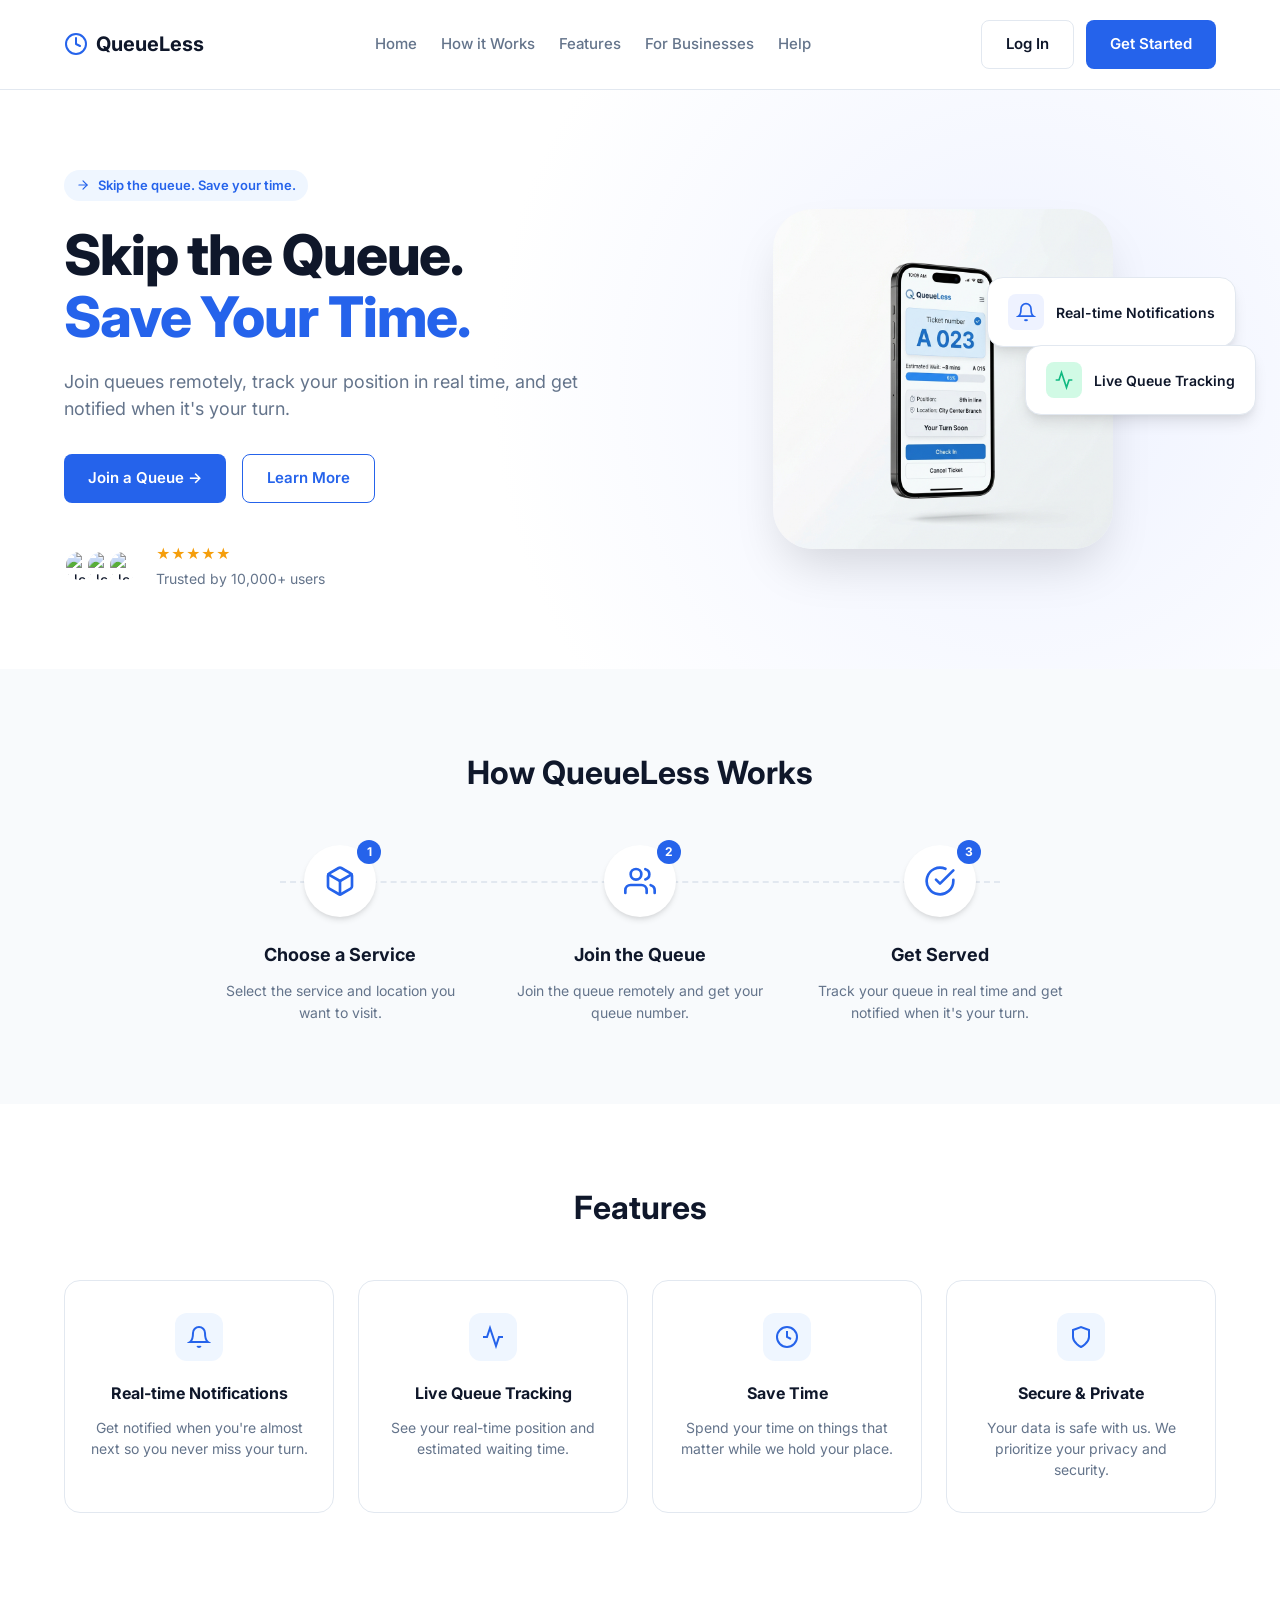
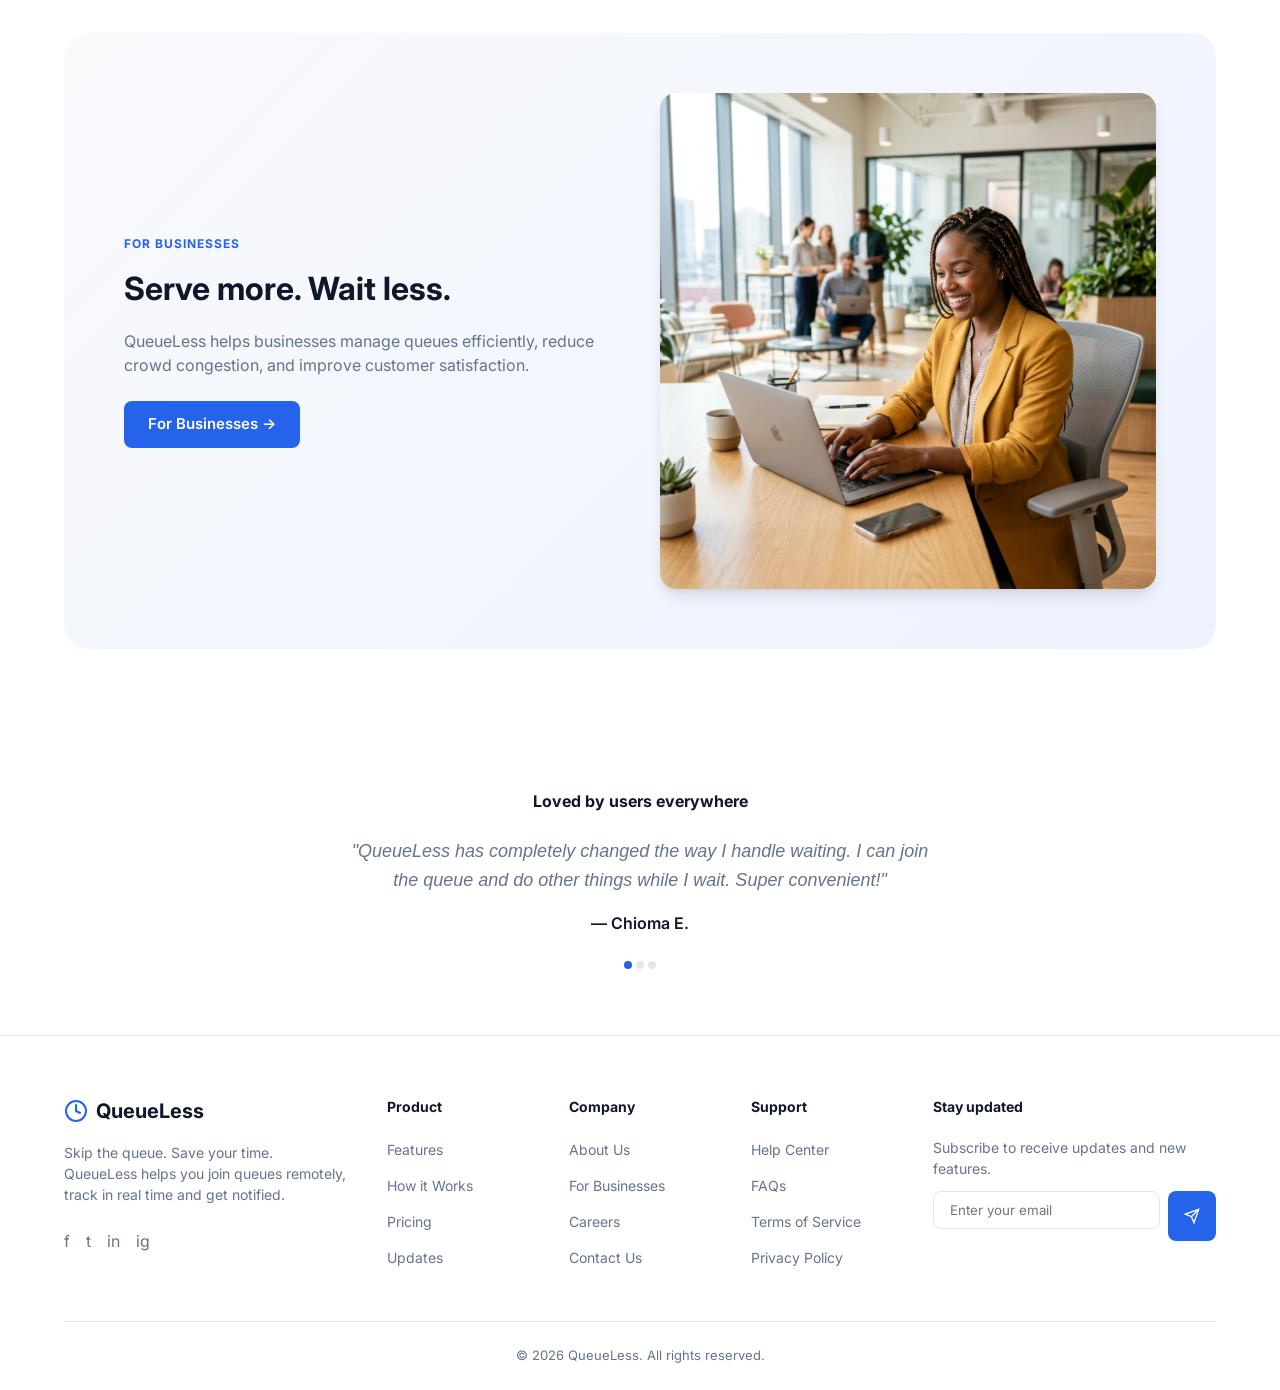
==== commit 68950975: "my work" ====
--- a/frontend/index.html
+++ b/frontend/index.html
@@ -5,7 +5,7 @@
     <meta charset="UTF-8">
     <meta name="viewport" content="width=device-width, initial-scale=1.0">
     <title>QueueLess — Skip the Line</title>
-    <link rel="stylesheet" href="style.css?v=5">
+    <link rel="stylesheet" href="home.css?v=1">
     <link rel="icon" href="data:image/svg+xml,<svg xmlns='http://www.w3.org/2000/svg' viewBox='0 0 100 100'><text y='.9em' font-size='90'>⚡</text></svg>">
 </head>
 
@@ -13,101 +13,256 @@
 
     <!-- Navigation -->
     <nav class="navbar">
-        <a href="index.html" class="navbar-brand">Queue<span>Less</span></a>
-        <div class="navbar-links">
-            <a href="index.html" class="active">Home</a>
-            <a href="#how-it-works">How It Works</a>
-            <a href="#features">Features</a>
-            <a href="#for-businesses">For Businesses</a>
-            <a href="#help">Help</a>
+        <div class="container">
+            <a href="index.html" class="navbar-brand">
+                <svg viewBox="0 0 24 24" fill="none" stroke="currentColor" stroke-width="2" stroke-linecap="round" stroke-linejoin="round">
+                    <circle cx="12" cy="12" r="10"></circle>
+                    <polyline points="12 6 12 12 16 14"></polyline>
+                </svg>
+                QueueLess
+            </a>
+            <div class="navbar-links">
+                <a href="#home" class="active">Home</a>
+                <a href="#how-it-works">How it Works</a>
+                <a href="#features">Features</a>
+                <a href="#business">For Businesses</a>
+                <a href="#help">Help</a>
+            </div>
             
-            <a id="nav-dashboard" href="dashboard.html" class="hidden">Dashboard</a>
-            <a id="nav-history" href="queue-history.html" class="hidden">History</a>
-            <a id="nav-profile" href="profile.html" class="hidden">Profile</a>
-            <a id="nav-admin" href="admin-dashboard.html" class="hidden">Admin</a>
-            <a id="nav-login" href="login.html">Login</a>
-            <a id="nav-register" href="register.html">Register</a>
-            <a id="nav-logout" href="#" class="hidden">Logout</a>
+            <div class="navbar-auth">
+                <a id="nav-dashboard" href="dashboard.html" class="btn btn-ghost hidden">Dashboard</a>
+                <a id="nav-history" href="queue-history.html" class="hidden">History</a>
+                <a id="nav-profile" href="profile.html" class="hidden">Profile</a>
+                <a id="nav-admin" href="admin-dashboard.html" class="hidden">Admin</a>
+                
+                <a id="nav-login" href="login.html" class="btn btn-ghost">Log In</a>
+                <a id="nav-register" href="register.html" class="btn btn-primary">Get Started</a>
+                <a id="nav-logout" href="#" class="btn btn-ghost hidden">Logout</a>
+            </div>
         </div>
     </nav>
 
-    <main class="container">
-
-        <!-- Hero Section (for unauthenticated users) -->
-        <section id="hero-section" class="hero two-column">
+    <!-- Welcome Section (for authenticated users) -->
+    <section id="welcome-section" class="container hidden" style="padding-top: 40px; text-align: center;">
+        <h1 style="font-size: 32px; font-weight: 700;">Welcome back, <span id="user-name" class="text-primary">User</span>!</h1>
+        <p style="color: var(--text-muted); margin-bottom: 24px;">Manage your queues and check your status below.</p>
+        
+        <div style="display: flex; gap: 24px; justify-content: center; margin-bottom: 32px;">
+            <div style="background: var(--bg-light); padding: 24px; border-radius: 16px; min-width: 200px;">
+                <span style="font-size: 12px; font-weight: 700; color: var(--text-muted); text-transform: uppercase;">Active Ticket</span>
+                <div id="active-ticket-status" style="font-size: 24px; font-weight: 800; color: var(--primary); margin-top: 8px;">None</div>
+            </div>
+            <div style="background: var(--bg-light); padding: 24px; border-radius: 16px; min-width: 200px;">
+                <span style="font-size: 12px; font-weight: 700; color: var(--text-muted); text-transform: uppercase;">Total Visits</span>
+                <div id="total-visits" style="font-size: 24px; font-weight: 800; color: var(--text-main); margin-top: 8px;">0</div>
+            </div>
+        </div>
+        <a href="dashboard.html" class="btn btn-primary">Go to Dashboard</a>
+    </section>
+
+    <!-- Hero Section -->
+    <section id="hero-section" class="hero">
+        <div class="container hero-grid">
             <div class="hero-content">
                 <div class="hero-badge">
-                    <span class="dot"></span>
-                    Digital Queue System
+                    <svg viewBox="0 0 24 24" fill="none" stroke="currentColor" stroke-width="2" stroke-linecap="round" stroke-linejoin="round"><path d="M5 12h14"></path><path d="M12 5l7 7-7 7"></path></svg>
+                    Skip the queue. Save your time.
                 </div>
                 <h1>
-                    Skip the line.<br>
-                    Take back your <span class="highlight">time</span>.
+                    Skip the Queue.<br>
+                    <span class="text-primary">Save Your Time.</span>
                 </h1>
                 <p class="description">
-                    Join queues remotely, track your position in real time, and know exactly when it's your turn.
+                    Join queues remotely, track your position in real time, and get notified when it's your turn.
                 </p>
                 <div class="hero-buttons">
-                    <a href="register.html" class="btn-primary">Join a Queue</a>
-                    <a href="register.html?type=business" class="btn-secondary">I'm a Business</a>
-                </div>
-            </div>
+                    <a href="register.html" class="btn btn-primary">Join a Queue &rarr;</a>
+                    <a href="#how-it-works" class="btn btn-outline">Learn More</a>
+                </div>
+                
+                <div class="social-proof">
+                    <div class="avatars">
+                        <img src="https://i.pravatar.cc/100?img=1" alt="User">
+                        <img src="https://i.pravatar.cc/100?img=2" alt="User">
+                        <img src="https://i.pravatar.cc/100?img=3" alt="User">
+                    </div>
+                    <div class="social-proof-text">
+                        <div class="stars">★★★★★</div>
+                        Trusted by 10,000+ users
+                    </div>
+                </div>
+            </div>
+            
             <div class="hero-graphic">
-                <div class="graphic-glow"></div>
-                <img src="phone_mockup.png" alt="QueueLess Virtual Ticket" class="floating-phone">
-            </div>
-        </section>
-
-        <!-- Welcome Section (for authenticated users) -->
-        <section id="welcome-section" class="welcome-card hidden">
-            <h1>Welcome back, <span id="user-name">User</span>!</h1>
-            <p class="description">Manage your queues and check your status below.</p>
-            
-            <div class="dashboard-grid">
-                <div class="stat-box">
-                    <span class="stat-label">ACTIVE TICKET</span>
-                    <span id="active-ticket-status" class="stat-value">None</span>
-                </div>
-                <div class="stat-box">
-                    <span class="stat-label">TOTAL VISITS</span>
-                    <span id="total-visits" class="stat-value">0</span>
-                </div>
-            </div>
-
-            <div style="display: flex; gap: 16px; margin-top: 32px; justify-content: center;">
-                <a href="dashboard.html" class="btn-primary">Go to Dashboard</a>
-                <a href="queue-history.html" class="btn-secondary">View History</a>
-            </div>
-        </section>
-
-        <!-- Live Now Serving Section -->
-        <section id="now-serving-section" class="card section-gap">
-            <div class="section-header">
-                <h2>⚡ Live Now Serving</h2>
-                <span class="live-dot-container"><span class="pulse-dot"></span> Live Updates</span>
-            </div>
-            <p class="subtitle">Check real-time ticket numbers currently being served across active queues</p>
-            <div id="now-serving-grid" class="now-serving-grid">
-                <p class="empty-message">Loading live queue statuses...</p>
-            </div>
-        </section>
-
-        <!-- Error Message -->
-        <p id="error-message" class="error-message hidden"></p>
-
-    </main>
-
-    <!-- Toast Container -->
-    <div id="toast-container" class="toast-container"></div>
+                <img src="assets/phone-light.png" alt="QueueLess App on Phone" class="phone">
+                <div class="floating-card fc-1">
+                    <div class="icon-box" style="background: var(--bg-accent); color: var(--primary);"><svg width="20" height="20" viewBox="0 0 24 24" fill="none" stroke="currentColor" stroke-width="2"><path d="M18 8A6 6 0 0 0 6 8c0 7-3 9-3 9h18s-3-2-3-9"></path><path d="M13.73 21a2 2 0 0 1-3.46 0"></path></svg></div>
+                    Real-time Notifications
+                </div>
+                <div class="floating-card fc-2">
+                    <div class="icon-box" style="background: var(--success-light); color: var(--success);"><svg width="20" height="20" viewBox="0 0 24 24" fill="none" stroke="currentColor" stroke-width="2"><polyline points="22 12 18 12 15 21 9 3 6 12 2 12"></polyline></svg></div>
+                    Live Queue Tracking
+                </div>
+            </div>
+        </div>
+    </section>
+
+    <!-- How It Works Section -->
+    <section id="how-it-works" class="how-it-works">
+        <div class="container">
+            <h2 class="section-title">How QueueLess Works</h2>
+            <div class="steps-container">
+                <div class="step">
+                    <div class="step-icon">
+                        <svg width="32" height="32" viewBox="0 0 24 24" fill="none" stroke="currentColor" stroke-width="2" stroke-linecap="round" stroke-linejoin="round"><path d="M21 16V8a2 2 0 0 0-1-1.73l-7-4a2 2 0 0 0-2 0l-7 4A2 2 0 0 0 3 8v8a2 2 0 0 0 1 1.73l7 4a2 2 0 0 0 2 0l7-4A2 2 0 0 0 21 16z"></path><polyline points="3.27 6.96 12 12.01 20.73 6.96"></polyline><line x1="12" y1="22.08" x2="12" y2="12"></line></svg>
+                        <div class="step-number">1</div>
+                    </div>
+                    <h3>Choose a Service</h3>
+                    <p>Select the service and location you want to visit.</p>
+                </div>
+                <div class="step">
+                    <div class="step-icon">
+                        <svg width="32" height="32" viewBox="0 0 24 24" fill="none" stroke="currentColor" stroke-width="2" stroke-linecap="round" stroke-linejoin="round"><path d="M17 21v-2a4 4 0 0 0-4-4H5a4 4 0 0 0-4 4v2"></path><circle cx="9" cy="7" r="4"></circle><path d="M23 21v-2a4 4 0 0 0-3-3.87"></path><path d="M16 3.13a4 4 0 0 1 0 7.75"></path></svg>
+                        <div class="step-number">2</div>
+                    </div>
+                    <h3>Join the Queue</h3>
+                    <p>Join the queue remotely and get your queue number.</p>
+                </div>
+                <div class="step">
+                    <div class="step-icon">
+                        <svg width="32" height="32" viewBox="0 0 24 24" fill="none" stroke="currentColor" stroke-width="2" stroke-linecap="round" stroke-linejoin="round"><path d="M22 11.08V12a10 10 0 1 1-5.93-9.14"></path><polyline points="22 4 12 14.01 9 11.01"></polyline></svg>
+                        <div class="step-number">3</div>
+                    </div>
+                    <h3>Get Served</h3>
+                    <p>Track your queue in real time and get notified when it's your turn.</p>
+                </div>
+            </div>
+        </div>
+    </section>
+
+    <!-- Features Section -->
+    <section id="features" class="features">
+        <div class="container">
+            <h2 class="section-title">Features</h2>
+            <div class="features-grid">
+                <div class="feature-card">
+                    <div class="icon"><svg width="24" height="24" viewBox="0 0 24 24" fill="none" stroke="currentColor" stroke-width="2"><path d="M18 8A6 6 0 0 0 6 8c0 7-3 9-3 9h18s-3-2-3-9"></path><path d="M13.73 21a2 2 0 0 1-3.46 0"></path></svg></div>
+                    <h3>Real-time Notifications</h3>
+                    <p>Get notified when you're almost next so you never miss your turn.</p>
+                </div>
+                <div class="feature-card">
+                    <div class="icon"><svg width="24" height="24" viewBox="0 0 24 24" fill="none" stroke="currentColor" stroke-width="2"><polyline points="22 12 18 12 15 21 9 3 6 12 2 12"></polyline></svg></div>
+                    <h3>Live Queue Tracking</h3>
+                    <p>See your real-time position and estimated waiting time.</p>
+                </div>
+                <div class="feature-card">
+                    <div class="icon"><svg width="24" height="24" viewBox="0 0 24 24" fill="none" stroke="currentColor" stroke-width="2"><circle cx="12" cy="12" r="10"></circle><polyline points="12 6 12 12 16 14"></polyline></svg></div>
+                    <h3>Save Time</h3>
+                    <p>Spend your time on things that matter while we hold your place.</p>
+                </div>
+                <div class="feature-card">
+                    <div class="icon"><svg width="24" height="24" viewBox="0 0 24 24" fill="none" stroke="currentColor" stroke-width="2"><path d="M12 22s8-4 8-10V5l-8-3-8 3v7c0 6 8 10 8 10z"></path></svg></div>
+                    <h3>Secure & Private</h3>
+                    <p>Your data is safe with us. We prioritize your privacy and security.</p>
+                </div>
+            </div>
+        </div>
+    </section>
+
+    <!-- For Businesses Banner -->
+    <section id="business" class="container">
+        <div class="business-banner">
+            <div class="business-content">
+                <h4>For Businesses</h4>
+                <h2>Serve more. Wait less.</h2>
+                <p>QueueLess helps businesses manage queues efficiently, reduce crowd congestion, and improve customer satisfaction.</p>
+                <a href="register.html?type=business" class="btn btn-primary">For Businesses &rarr;</a>
+            </div>
+            <div class="business-image">
+                <img src="assets/business.png" alt="Business Dashboard">
+            </div>
+        </div>
+    </section>
+
+    <!-- Testimonials Section -->
+    <section class="testimonials">
+        <div class="container">
+            <div class="testimonial-card">
+                <h4 style="font-weight: 700; margin-bottom: 24px;">Loved by users everywhere</h4>
+                <p class="quote">"QueueLess has completely changed the way I handle waiting. I can join the queue and do other things while I wait. Super convenient!"</p>
+                <p class="author">— Chioma E.</p>
+                <div style="margin-top: 16px; color: var(--primary);">
+                    <svg width="32" height="8" viewBox="0 0 32 8" fill="none"><circle cx="4" cy="4" r="4" fill="currentColor"/><circle cx="16" cy="4" r="4" fill="var(--border)"/><circle cx="28" cy="4" r="4" fill="var(--border)"/></svg>
+                </div>
+            </div>
+        </div>
+    </section>
+    
+    <!-- Now Serving fallback (hidden by default for structure consistency) -->
+    <section id="now-serving-section" class="hidden"></section>
+
+    <!-- Error Message -->
+    <p id="error-message" class="error-message hidden"></p>
+    <div id="toast-container" class="toast-container hidden"></div>
 
     <!-- Footer -->
     <footer class="footer">
-        QueueLess — Digital Queue Management System
+        <div class="container">
+            <div class="footer-grid">
+                <div class="footer-brand">
+                    <div class="navbar-brand">
+                        <svg viewBox="0 0 24 24" fill="none" stroke="currentColor" stroke-width="2" stroke-linecap="round" stroke-linejoin="round"><circle cx="12" cy="12" r="10"></circle><polyline points="12 6 12 12 16 14"></polyline></svg>
+                        QueueLess
+                    </div>
+                    <p>Skip the queue. Save your time. QueueLess helps you join queues remotely, track in real time and get notified.</p>
+                    <div class="footer-socials">
+                        <span>f</span> <span>t</span> <span>in</span> <span>ig</span>
+                    </div>
+                </div>
+                <div class="footer-col">
+                    <h4>Product</h4>
+                    <ul>
+                        <li><a href="#">Features</a></li>
+                        <li><a href="#">How it Works</a></li>
+                        <li><a href="#">Pricing</a></li>
+                        <li><a href="#">Updates</a></li>
+                    </ul>
+                </div>
+                <div class="footer-col">
+                    <h4>Company</h4>
+                    <ul>
+                        <li><a href="#">About Us</a></li>
+                        <li><a href="#">For Businesses</a></li>
+                        <li><a href="#">Careers</a></li>
+                        <li><a href="#">Contact Us</a></li>
+                    </ul>
+                </div>
+                <div class="footer-col">
+                    <h4>Support</h4>
+                    <ul>
+                        <li><a href="#">Help Center</a></li>
+                        <li><a href="#">FAQs</a></li>
+                        <li><a href="#">Terms of Service</a></li>
+                        <li><a href="#">Privacy Policy</a></li>
+                    </ul>
+                </div>
+                <div class="footer-col">
+                    <h4>Stay updated</h4>
+                    <p style="color: var(--text-muted); font-size: 14px; margin-bottom: 12px;">Subscribe to receive updates and new features.</p>
+                    <div class="newsletter" style="display: flex; gap: 8px;">
+                        <input type="email" placeholder="Enter your email">
+                        <button class="btn btn-primary" style="padding: 10px 16px;"><svg width="16" height="16" viewBox="0 0 24 24" fill="none" stroke="currentColor" stroke-width="2"><line x1="22" y1="2" x2="11" y2="13"></line><polygon points="22 2 15 22 11 13 2 9 22 2"></polygon></svg></button>
+                    </div>
+                </div>
+            </div>
+            <div class="footer-bottom">
+                &copy; 2026 QueueLess. All rights reserved.
+            </div>
+        </div>
     </footer>
 
     <script src="auth.js"></script>
     <script src="index.js"></script>
-
 </body>
 
 </html>
--- a/frontend/home.css
+++ b/frontend/home.css
@@ -0,0 +1,431 @@
+@import url('https://fonts.googleapis.com/css2?family=Inter:wght@400;500;600;700;800&display=swap');
+
+:root {
+    --primary: #2563EB;
+    --primary-light: #EFF6FF;
+    --text-main: #0F172A;
+    --text-muted: #64748B;
+    --bg-white: #FFFFFF;
+    --bg-light: #F8FAFC;
+    --bg-accent: #EEF2FF;
+    --border: #E2E8F0;
+    --success: #10B981;
+    --success-light: #D1FAE5;
+    --warning: #F59E0B;
+    --shadow-sm: 0 1px 2px 0 rgba(0, 0, 0, 0.05);
+    --shadow-md: 0 4px 6px -1px rgba(0, 0, 0, 0.1), 0 2px 4px -1px rgba(0, 0, 0, 0.06);
+    --shadow-lg: 0 10px 15px -3px rgba(0, 0, 0, 0.1), 0 4px 6px -2px rgba(0, 0, 0, 0.05);
+}
+
+* {
+    margin: 0;
+    padding: 0;
+    box-sizing: border-box;
+}
+
+html { scroll-behavior: smooth; }
+
+body {
+    font-family: 'Inter', sans-serif;
+    background-color: var(--bg-white);
+    color: var(--text-main);
+    line-height: 1.5;
+}
+
+a {
+    text-decoration: none;
+    color: inherit;
+}
+
+/* Utilities */
+.hidden { display: none !important; }
+.text-primary { color: var(--primary); }
+.bg-light { background-color: var(--bg-light); }
+
+.container {
+    width: 100%;
+    max-width: 1200px;
+    margin: 0 auto;
+    padding: 0 24px;
+}
+
+/* Buttons */
+.btn {
+    display: inline-flex;
+    align-items: center;
+    justify-content: center;
+    padding: 12px 24px;
+    border-radius: 8px;
+    font-weight: 600;
+    font-size: 15px;
+    cursor: pointer;
+    transition: all 0.2s ease;
+    border: none;
+    gap: 8px;
+}
+
+.btn-primary {
+    background-color: var(--primary);
+    color: white;
+}
+.btn-primary:hover {
+    background-color: #1D4ED8;
+    box-shadow: var(--shadow-md);
+    transform: translateY(-1px);
+}
+
+.btn-outline {
+    background-color: transparent;
+    color: var(--primary);
+    border: 1px solid var(--primary);
+}
+.btn-outline:hover {
+    background-color: var(--primary-light);
+}
+
+.btn-ghost {
+    background-color: transparent;
+    color: var(--text-main);
+    border: 1px solid var(--border);
+}
+.btn-ghost:hover {
+    background-color: var(--bg-light);
+}
+
+/* Navbar */
+.navbar {
+    padding: 20px 0;
+    background-color: var(--bg-white);
+    border-bottom: 1px solid var(--border);
+    position: sticky;
+    top: 0;
+    z-index: 50;
+}
+
+.navbar .container {
+    display: flex;
+    justify-content: space-between;
+    align-items: center;
+}
+
+.navbar-brand {
+    display: flex;
+    align-items: center;
+    gap: 8px;
+    font-size: 20px;
+    font-weight: 700;
+    color: var(--text-main);
+}
+.navbar-brand svg { color: var(--primary); width: 24px; height: 24px; }
+
+.navbar-links {
+    display: flex;
+    gap: 24px;
+}
+.navbar-links a {
+    color: var(--text-muted);
+    font-weight: 500;
+    font-size: 15px;
+    transition: color 0.2s;
+}
+.navbar-links a:hover {
+    color: var(--primary);
+}
+
+.navbar-auth {
+    display: flex;
+    gap: 12px;
+}
+
+/* Hero Section */
+.hero {
+    padding: 80px 0;
+    background: radial-gradient(circle at 80% 50%, var(--bg-accent) 0%, var(--bg-white) 50%);
+}
+
+.hero-grid {
+    display: grid;
+    grid-template-columns: 1fr 1fr;
+    gap: 60px;
+    align-items: center;
+}
+
+.hero-content {
+    max-width: 520px;
+}
+
+.hero-badge {
+    display: inline-flex;
+    align-items: center;
+    gap: 8px;
+    padding: 6px 12px;
+    background-color: var(--primary-light);
+    color: var(--primary);
+    border-radius: 100px;
+    font-size: 13px;
+    font-weight: 600;
+    margin-bottom: 24px;
+}
+.hero-badge svg { width: 14px; height: 14px; }
+
+.hero h1 {
+    font-size: 56px;
+    font-weight: 800;
+    line-height: 1.1;
+    letter-spacing: -0.02em;
+    margin-bottom: 20px;
+}
+
+.hero p.description {
+    font-size: 18px;
+    color: var(--text-muted);
+    margin-bottom: 32px;
+}
+
+.hero-buttons {
+    display: flex;
+    gap: 16px;
+    margin-bottom: 40px;
+}
+
+.social-proof {
+    display: flex;
+    align-items: center;
+    gap: 16px;
+}
+
+.avatars {
+    display: flex;
+}
+.avatars img {
+    width: 32px;
+    height: 32px;
+    border-radius: 50%;
+    border: 2px solid white;
+    margin-left: -10px;
+}
+.avatars img:first-child { margin-left: 0; }
+
+.social-proof-text {
+    font-size: 14px;
+    color: var(--text-muted);
+}
+.social-proof-text .stars { color: var(--warning); margin-bottom: 4px; }
+
+.hero-graphic {
+    position: relative;
+    display: flex;
+    justify-content: center;
+}
+
+.hero-graphic img.phone {
+    max-width: 340px;
+    width: 100%;
+    border-radius: 40px;
+    box-shadow: 0 25px 50px -12px rgba(0, 0, 0, 0.15);
+    z-index: 2;
+}
+
+.floating-card {
+    position: absolute;
+    background: white;
+    padding: 16px 20px;
+    border-radius: 16px;
+    box-shadow: var(--shadow-lg);
+    display: flex;
+    align-items: center;
+    gap: 12px;
+    z-index: 3;
+    font-weight: 600;
+    font-size: 14px;
+    color: var(--text-main);
+    border: 1px solid var(--border);
+}
+.floating-card .icon-box {
+    width: 36px; height: 36px;
+    border-radius: 8px;
+    display: flex; align-items: center; justify-content: center;
+}
+.fc-1 { top: 20%; right: -20px; animation: float 5s ease-in-out infinite; }
+.fc-2 { top: 40%; right: -40px; animation: float 6s ease-in-out infinite 1s; }
+
+@keyframes float {
+    0%, 100% { transform: translateY(0); }
+    50% { transform: translateY(-10px); }
+}
+
+/* How It Works */
+.how-it-works {
+    padding: 80px 0;
+    background-color: var(--bg-light);
+    text-align: center;
+}
+
+.section-title {
+    font-size: 32px;
+    font-weight: 700;
+    margin-bottom: 48px;
+}
+
+.steps-container {
+    display: flex;
+    justify-content: space-between;
+    position: relative;
+    max-width: 900px;
+    margin: 0 auto;
+}
+
+.steps-container::before {
+    content: '';
+    position: absolute;
+    top: 36px;
+    left: 10%;
+    right: 10%;
+    height: 2px;
+    border-top: 2px dashed var(--border);
+    z-index: 0;
+}
+
+.step {
+    flex: 1;
+    display: flex;
+    flex-direction: column;
+    align-items: center;
+    position: relative;
+    z-index: 1;
+    padding: 0 20px;
+}
+
+.step-icon {
+    width: 72px;
+    height: 72px;
+    background: white;
+    border-radius: 50%;
+    display: flex;
+    align-items: center;
+    justify-content: center;
+    box-shadow: var(--shadow-md);
+    margin-bottom: 24px;
+    color: var(--primary);
+    position: relative;
+}
+.step-number {
+    position: absolute;
+    top: -5px;
+    right: -5px;
+    width: 24px; height: 24px;
+    background: var(--primary);
+    color: white;
+    border-radius: 50%;
+    font-size: 12px;
+    font-weight: 700;
+    display: flex; align-items: center; justify-content: center;
+}
+
+.step h3 { font-size: 18px; margin-bottom: 12px; }
+.step p { font-size: 14px; color: var(--text-muted); line-height: 1.6; }
+
+/* Features */
+.features {
+    padding: 80px 0;
+    text-align: center;
+}
+
+.features-grid {
+    display: grid;
+    grid-template-columns: repeat(4, 1fr);
+    gap: 24px;
+}
+
+.feature-card {
+    background: white;
+    border: 1px solid var(--border);
+    border-radius: 16px;
+    padding: 32px 24px;
+    transition: box-shadow 0.3s;
+}
+.feature-card:hover {
+    box-shadow: var(--shadow-lg);
+}
+.feature-card .icon {
+    width: 48px; height: 48px;
+    border-radius: 12px;
+    background: var(--primary-light);
+    color: var(--primary);
+    display: flex; align-items: center; justify-content: center;
+    margin: 0 auto 20px;
+}
+.feature-card h3 { font-size: 16px; margin-bottom: 12px; }
+.feature-card p { font-size: 14px; color: var(--text-muted); }
+
+/* Business Banner */
+.business-banner {
+    background: linear-gradient(135deg, var(--bg-light) 0%, var(--bg-accent) 100%);
+    border-radius: 24px;
+    padding: 60px;
+    display: flex;
+    align-items: center;
+    gap: 40px;
+    margin: 40px auto 80px;
+}
+.business-content { flex: 1; }
+.business-content h4 { color: var(--primary); font-size: 12px; font-weight: 700; text-transform: uppercase; letter-spacing: 1px; margin-bottom: 12px; }
+.business-content h2 { font-size: 32px; font-weight: 700; margin-bottom: 16px; }
+.business-content p { color: var(--text-muted); margin-bottom: 24px; }
+.business-image { flex: 1; border-radius: 16px; overflow: hidden; box-shadow: var(--shadow-lg); }
+.business-image img { width: 100%; display: block; }
+
+/* Testimonials */
+.testimonials {
+    text-align: center;
+    padding: 60px 0;
+}
+.testimonial-card {
+    max-width: 600px;
+    margin: 0 auto;
+}
+.quote {
+    font-size: 18px;
+    color: var(--text-muted);
+    font-style: italic;
+    line-height: 1.6;
+    margin-bottom: 16px;
+}
+.author { font-weight: 600; }
+
+/* Footer */
+.footer {
+    background: var(--bg-white);
+    border-top: 1px solid var(--border);
+    padding: 60px 0 24px;
+}
+.footer-grid {
+    display: grid;
+    grid-template-columns: 2fr 1fr 1fr 1fr 2fr;
+    gap: 40px;
+    margin-bottom: 40px;
+}
+.footer-brand p { color: var(--text-muted); font-size: 14px; margin-top: 16px; margin-bottom: 24px; }
+.footer-socials { display: flex; gap: 16px; color: var(--text-muted); }
+
+.footer-col h4 { font-size: 14px; font-weight: 700; margin-bottom: 20px; }
+.footer-col ul { list-style: none; }
+.footer-col li { margin-bottom: 12px; }
+.footer-col a { color: var(--text-muted); font-size: 14px; transition: color 0.2s; }
+.footer-col a:hover { color: var(--primary); }
+
+.newsletter input {
+    width: 100%;
+    padding: 10px 16px;
+    border: 1px solid var(--border);
+    border-radius: 8px;
+    margin-bottom: 12px;
+    font-family: inherit;
+}
+.footer-bottom {
+    text-align: center;
+    padding-top: 24px;
+    border-top: 1px solid var(--border);
+    color: var(--text-muted);
+    font-size: 13px;
+}
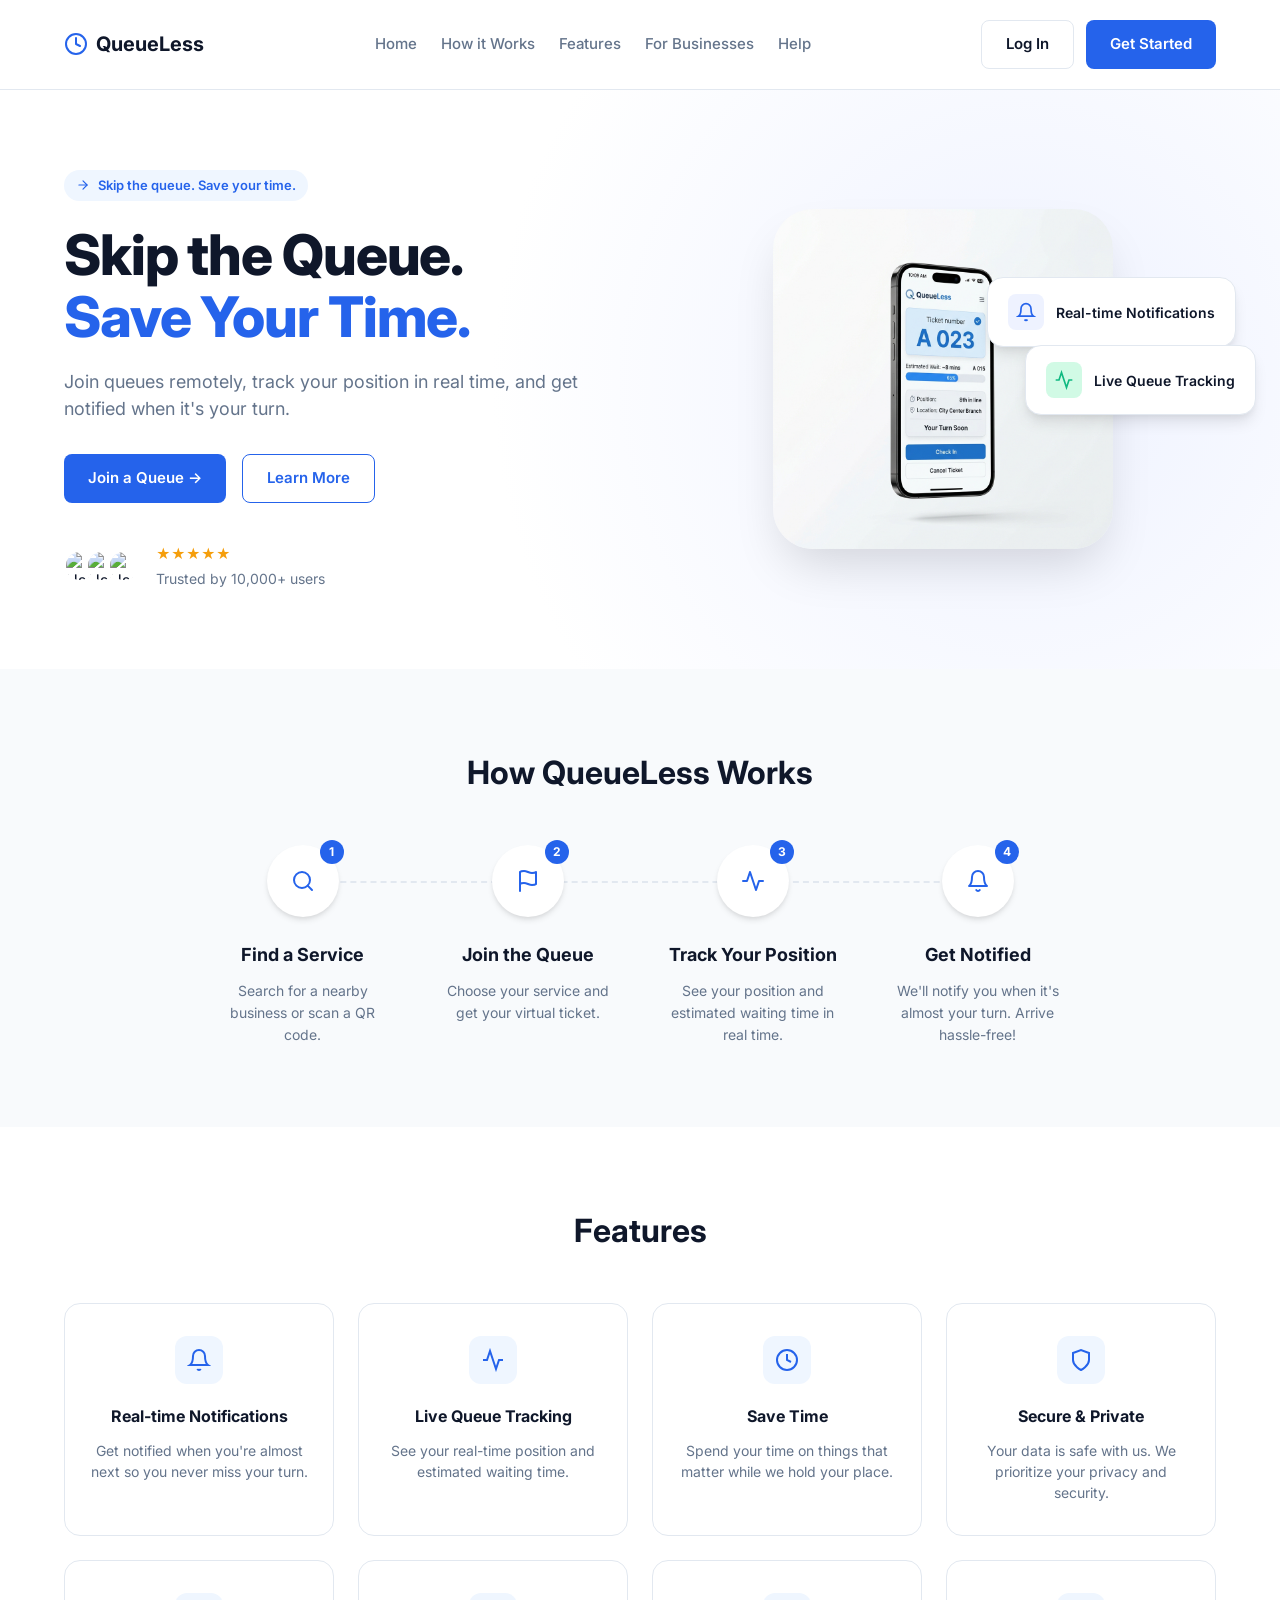
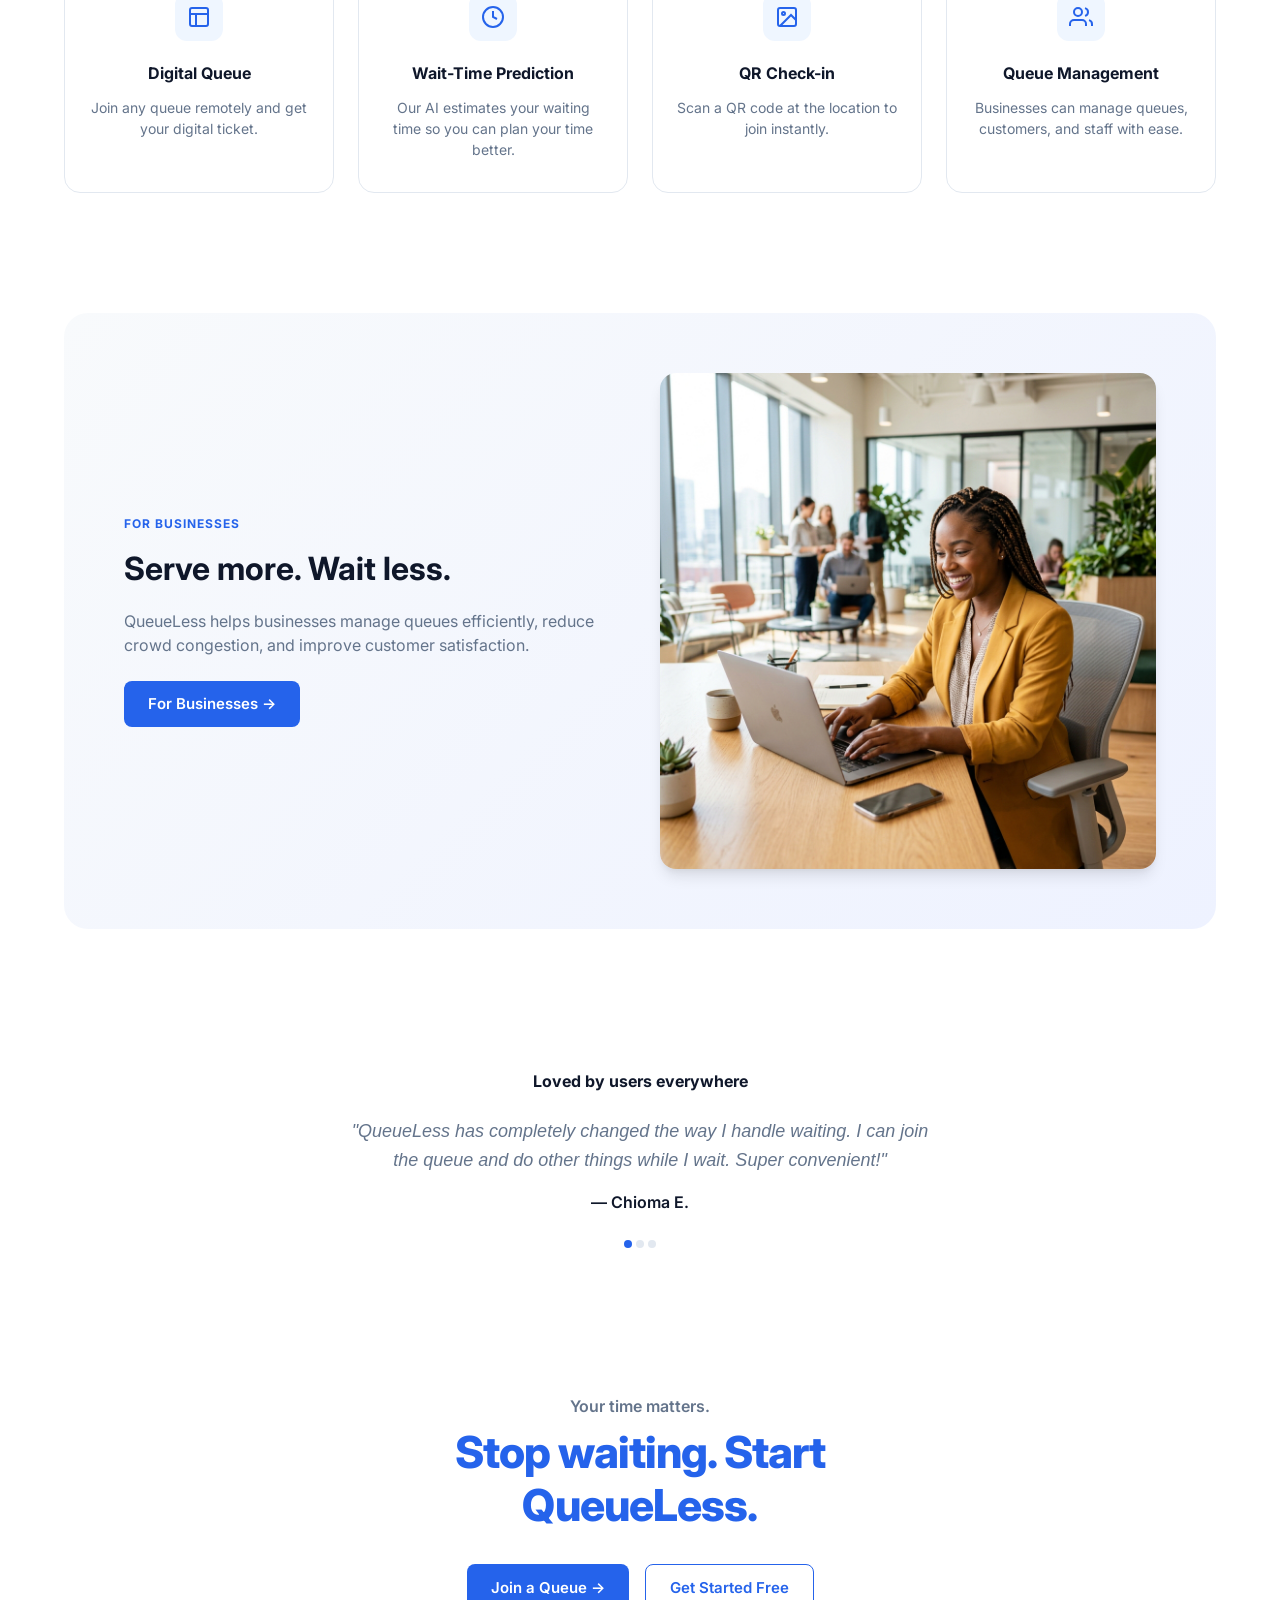
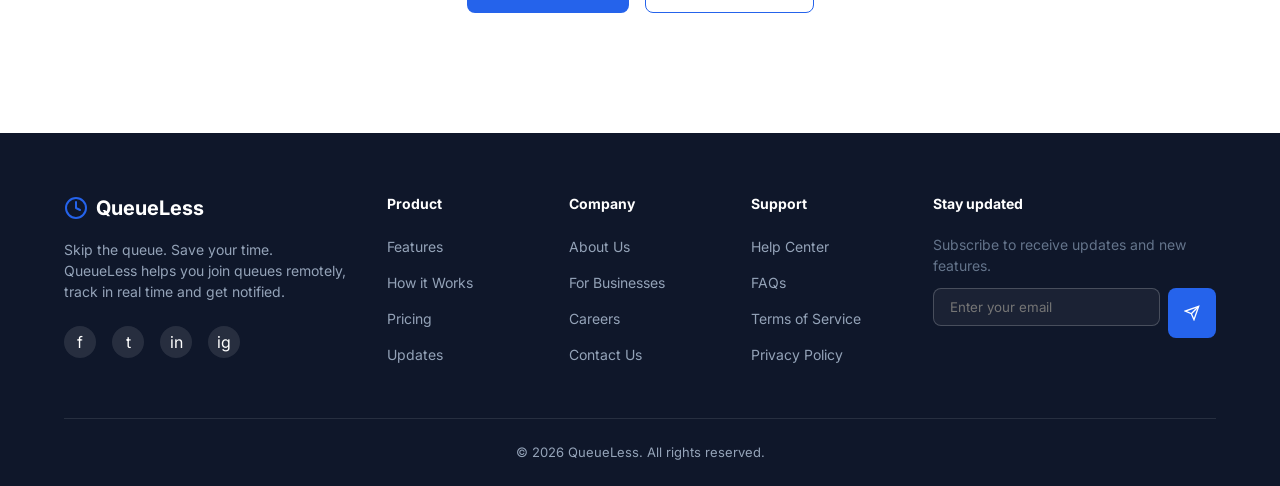
==== commit 51bebd4e: "my work" ====
--- a/frontend/index.html
+++ b/frontend/index.html
@@ -5,7 +5,7 @@
     <meta charset="UTF-8">
     <meta name="viewport" content="width=device-width, initial-scale=1.0">
     <title>QueueLess — Skip the Line</title>
-    <link rel="stylesheet" href="home.css?v=1">
+    <link rel="stylesheet" href="home.css?v=5">
     <link rel="icon" href="data:image/svg+xml,<svg xmlns='http://www.w3.org/2000/svg' viewBox='0 0 100 100'><text y='.9em' font-size='90'>⚡</text></svg>">
 </head>
 
@@ -114,27 +114,35 @@
             <div class="steps-container">
                 <div class="step">
                     <div class="step-icon">
-                        <svg width="32" height="32" viewBox="0 0 24 24" fill="none" stroke="currentColor" stroke-width="2" stroke-linecap="round" stroke-linejoin="round"><path d="M21 16V8a2 2 0 0 0-1-1.73l-7-4a2 2 0 0 0-2 0l-7 4A2 2 0 0 0 3 8v8a2 2 0 0 0 1 1.73l7 4a2 2 0 0 0 2 0l7-4A2 2 0 0 0 21 16z"></path><polyline points="3.27 6.96 12 12.01 20.73 6.96"></polyline><line x1="12" y1="22.08" x2="12" y2="12"></line></svg>
+                        <svg width="24" height="24" viewBox="0 0 24 24" fill="none" stroke="currentColor" stroke-width="2" stroke-linecap="round" stroke-linejoin="round"><circle cx="11" cy="11" r="8"></circle><line x1="21" y1="21" x2="16.65" y2="16.65"></line></svg>
                         <div class="step-number">1</div>
                     </div>
-                    <h3>Choose a Service</h3>
-                    <p>Select the service and location you want to visit.</p>
+                    <h3>Find a Service</h3>
+                    <p>Search for a nearby business or scan a QR code.</p>
                 </div>
                 <div class="step">
                     <div class="step-icon">
-                        <svg width="32" height="32" viewBox="0 0 24 24" fill="none" stroke="currentColor" stroke-width="2" stroke-linecap="round" stroke-linejoin="round"><path d="M17 21v-2a4 4 0 0 0-4-4H5a4 4 0 0 0-4 4v2"></path><circle cx="9" cy="7" r="4"></circle><path d="M23 21v-2a4 4 0 0 0-3-3.87"></path><path d="M16 3.13a4 4 0 0 1 0 7.75"></path></svg>
+                        <svg width="24" height="24" viewBox="0 0 24 24" fill="none" stroke="currentColor" stroke-width="2" stroke-linecap="round" stroke-linejoin="round"><path d="M4 15s1-1 4-1 5 2 8 2 4-1 4-1V3s-1 1-4 1-5-2-8-2-4 1-4 1z"></path><line x1="4" y1="22" x2="4" y2="15"></line></svg>
                         <div class="step-number">2</div>
                     </div>
                     <h3>Join the Queue</h3>
-                    <p>Join the queue remotely and get your queue number.</p>
+                    <p>Choose your service and get your virtual ticket.</p>
                 </div>
                 <div class="step">
                     <div class="step-icon">
-                        <svg width="32" height="32" viewBox="0 0 24 24" fill="none" stroke="currentColor" stroke-width="2" stroke-linecap="round" stroke-linejoin="round"><path d="M22 11.08V12a10 10 0 1 1-5.93-9.14"></path><polyline points="22 4 12 14.01 9 11.01"></polyline></svg>
+                        <svg width="24" height="24" viewBox="0 0 24 24" fill="none" stroke="currentColor" stroke-width="2" stroke-linecap="round" stroke-linejoin="round"><polyline points="22 12 18 12 15 21 9 3 6 12 2 12"></polyline></svg>
                         <div class="step-number">3</div>
                     </div>
-                    <h3>Get Served</h3>
-                    <p>Track your queue in real time and get notified when it's your turn.</p>
+                    <h3>Track Your Position</h3>
+                    <p>See your position and estimated waiting time in real time.</p>
+                </div>
+                <div class="step">
+                    <div class="step-icon">
+                        <svg width="24" height="24" viewBox="0 0 24 24" fill="none" stroke="currentColor" stroke-width="2" stroke-linecap="round" stroke-linejoin="round"><path d="M18 8A6 6 0 0 0 6 8c0 7-3 9-3 9h18s-3-2-3-9"></path><path d="M13.73 21a2 2 0 0 1-3.46 0"></path></svg>
+                        <div class="step-number">4</div>
+                    </div>
+                    <h3>Get Notified</h3>
+                    <p>We'll notify you when it's almost your turn. Arrive hassle-free!</p>
                 </div>
             </div>
         </div>
@@ -164,6 +172,26 @@
                     <div class="icon"><svg width="24" height="24" viewBox="0 0 24 24" fill="none" stroke="currentColor" stroke-width="2"><path d="M12 22s8-4 8-10V5l-8-3-8 3v7c0 6 8 10 8 10z"></path></svg></div>
                     <h3>Secure & Private</h3>
                     <p>Your data is safe with us. We prioritize your privacy and security.</p>
+                </div>
+                <div class="feature-card">
+                    <div class="icon"><svg width="24" height="24" viewBox="0 0 24 24" fill="none" stroke="currentColor" stroke-width="2"><rect x="3" y="3" width="18" height="18" rx="2" ry="2"></rect><line x1="3" y1="9" x2="21" y2="9"></line><line x1="9" y1="21" x2="9" y2="9"></line></svg></div>
+                    <h3>Digital Queue</h3>
+                    <p>Join any queue remotely and get your digital ticket.</p>
+                </div>
+                <div class="feature-card">
+                    <div class="icon"><svg width="24" height="24" viewBox="0 0 24 24" fill="none" stroke="currentColor" stroke-width="2"><circle cx="12" cy="12" r="10"></circle><polyline points="12 6 12 12 16 14"></polyline></svg></div>
+                    <h3>Wait-Time Prediction</h3>
+                    <p>Our AI estimates your waiting time so you can plan your time better.</p>
+                </div>
+                <div class="feature-card">
+                    <div class="icon"><svg width="24" height="24" viewBox="0 0 24 24" fill="none" stroke="currentColor" stroke-width="2"><rect x="3" y="3" width="18" height="18" rx="2" ry="2"></rect><circle cx="8.5" cy="8.5" r="1.5"></circle><polyline points="21 15 16 10 5 21"></polyline></svg></div>
+                    <h3>QR Check-in</h3>
+                    <p>Scan a QR code at the location to join instantly.</p>
+                </div>
+                <div class="feature-card">
+                    <div class="icon"><svg width="24" height="24" viewBox="0 0 24 24" fill="none" stroke="currentColor" stroke-width="2"><path d="M17 21v-2a4 4 0 0 0-4-4H5a4 4 0 0 0-4 4v2"></path><circle cx="9" cy="7" r="4"></circle><path d="M23 21v-2a4 4 0 0 0-3-3.87"></path><path d="M16 3.13a4 4 0 0 1 0 7.75"></path></svg></div>
+                    <h3>Queue Management</h3>
+                    <p>Businesses can manage queues, customers, and staff with ease.</p>
                 </div>
             </div>
         </div>
@@ -205,6 +233,20 @@
     <p id="error-message" class="error-message hidden"></p>
     <div id="toast-container" class="toast-container hidden"></div>
 
+    <!-- CTA Section -->
+    <section class="cta-section">
+        <div class="container">
+            <div class="cta-content">
+                <p class="small">Your time matters.</p>
+                <h2>Stop waiting. Start QueueLess.</h2>
+                <div class="cta-buttons">
+                    <a href="register.html" class="btn btn-primary">Join a Queue &rarr;</a>
+                    <a href="register.html" class="btn btn-outline" style="background: white;">Get Started Free</a>
+                </div>
+            </div>
+        </div>
+    </section>
+
     <!-- Footer -->
     <footer class="footer">
         <div class="container">
@@ -216,7 +258,7 @@
                     </div>
                     <p>Skip the queue. Save your time. QueueLess helps you join queues remotely, track in real time and get notified.</p>
                     <div class="footer-socials">
-                        <span>f</span> <span>t</span> <span>in</span> <span>ig</span>
+                        <a href="#">f</a> <a href="#">t</a> <a href="#">in</a> <a href="#">ig</a>
                     </div>
                 </div>
                 <div class="footer-col">
--- a/frontend/home.css
+++ b/frontend/home.css
@@ -394,38 +394,27 @@
 .author { font-weight: 600; }
 
 /* Footer */
-.footer {
-    background: var(--bg-white);
-    border-top: 1px solid var(--border);
-    padding: 60px 0 24px;
-}
-.footer-grid {
-    display: grid;
-    grid-template-columns: 2fr 1fr 1fr 1fr 2fr;
-    gap: 40px;
-    margin-bottom: 40px;
-}
-.footer-brand p { color: var(--text-muted); font-size: 14px; margin-top: 16px; margin-bottom: 24px; }
-.footer-socials { display: flex; gap: 16px; color: var(--text-muted); }
-
-.footer-col h4 { font-size: 14px; font-weight: 700; margin-bottom: 20px; }
+.footer { background: #0F172A; color: white; padding: 60px 0 24px; border-top: none; }
+.footer-grid { display: grid; grid-template-columns: 2fr 1fr 1fr 1fr 2fr; gap: 40px; margin-bottom: 40px; }
+.footer-brand .navbar-brand { color: white; }
+.footer-brand .navbar-brand svg { color: var(--primary); }
+.footer-brand p { color: #94A3B8; font-size: 14px; margin-top: 16px; margin-bottom: 24px; }
+.footer-socials { display: flex; gap: 16px; color: white; }
+.footer-socials a { width: 32px; height: 32px; border-radius: 50%; background: rgba(255,255,255,0.1); display: flex; align-items: center; justify-content: center; transition: background 0.2s; }
+.footer-socials a:hover { background: var(--primary); }
+
+.footer-col h4 { font-size: 14px; font-weight: 700; margin-bottom: 20px; color: white; }
 .footer-col ul { list-style: none; }
 .footer-col li { margin-bottom: 12px; }
-.footer-col a { color: var(--text-muted); font-size: 14px; transition: color 0.2s; }
-.footer-col a:hover { color: var(--primary); }
-
-.newsletter input {
-    width: 100%;
-    padding: 10px 16px;
-    border: 1px solid var(--border);
-    border-radius: 8px;
-    margin-bottom: 12px;
-    font-family: inherit;
-}
-.footer-bottom {
-    text-align: center;
-    padding-top: 24px;
-    border-top: 1px solid var(--border);
-    color: var(--text-muted);
-    font-size: 13px;
-}
+.footer-col a { color: #94A3B8; font-size: 14px; transition: color 0.2s; }
+.footer-col a:hover { color: white; }
+
+.newsletter input { width: 100%; padding: 10px 16px; border: 1px solid rgba(255,255,255,0.2); border-radius: 8px; background: rgba(255,255,255,0.05); color: white; margin-bottom: 12px; font-family: inherit; }
+.footer-bottom { text-align: center; padding-top: 24px; border-top: 1px solid rgba(255,255,255,0.1); color: #94A3B8; font-size: 13px; }
+
+/* CTA Section */
+.cta-section { text-align: center; padding: 80px 0 120px; }
+.cta-content { max-width: 600px; margin: 0 auto; }
+.cta-content p.small { font-weight: 600; color: var(--text-muted); margin-bottom: 8px; font-size: 16px; }
+.cta-content h2 { font-size: 44px; font-weight: 800; color: var(--primary); margin-bottom: 32px; line-height: 1.2; letter-spacing: -0.02em; }
+.cta-buttons { display: flex; gap: 16px; justify-content: center; }
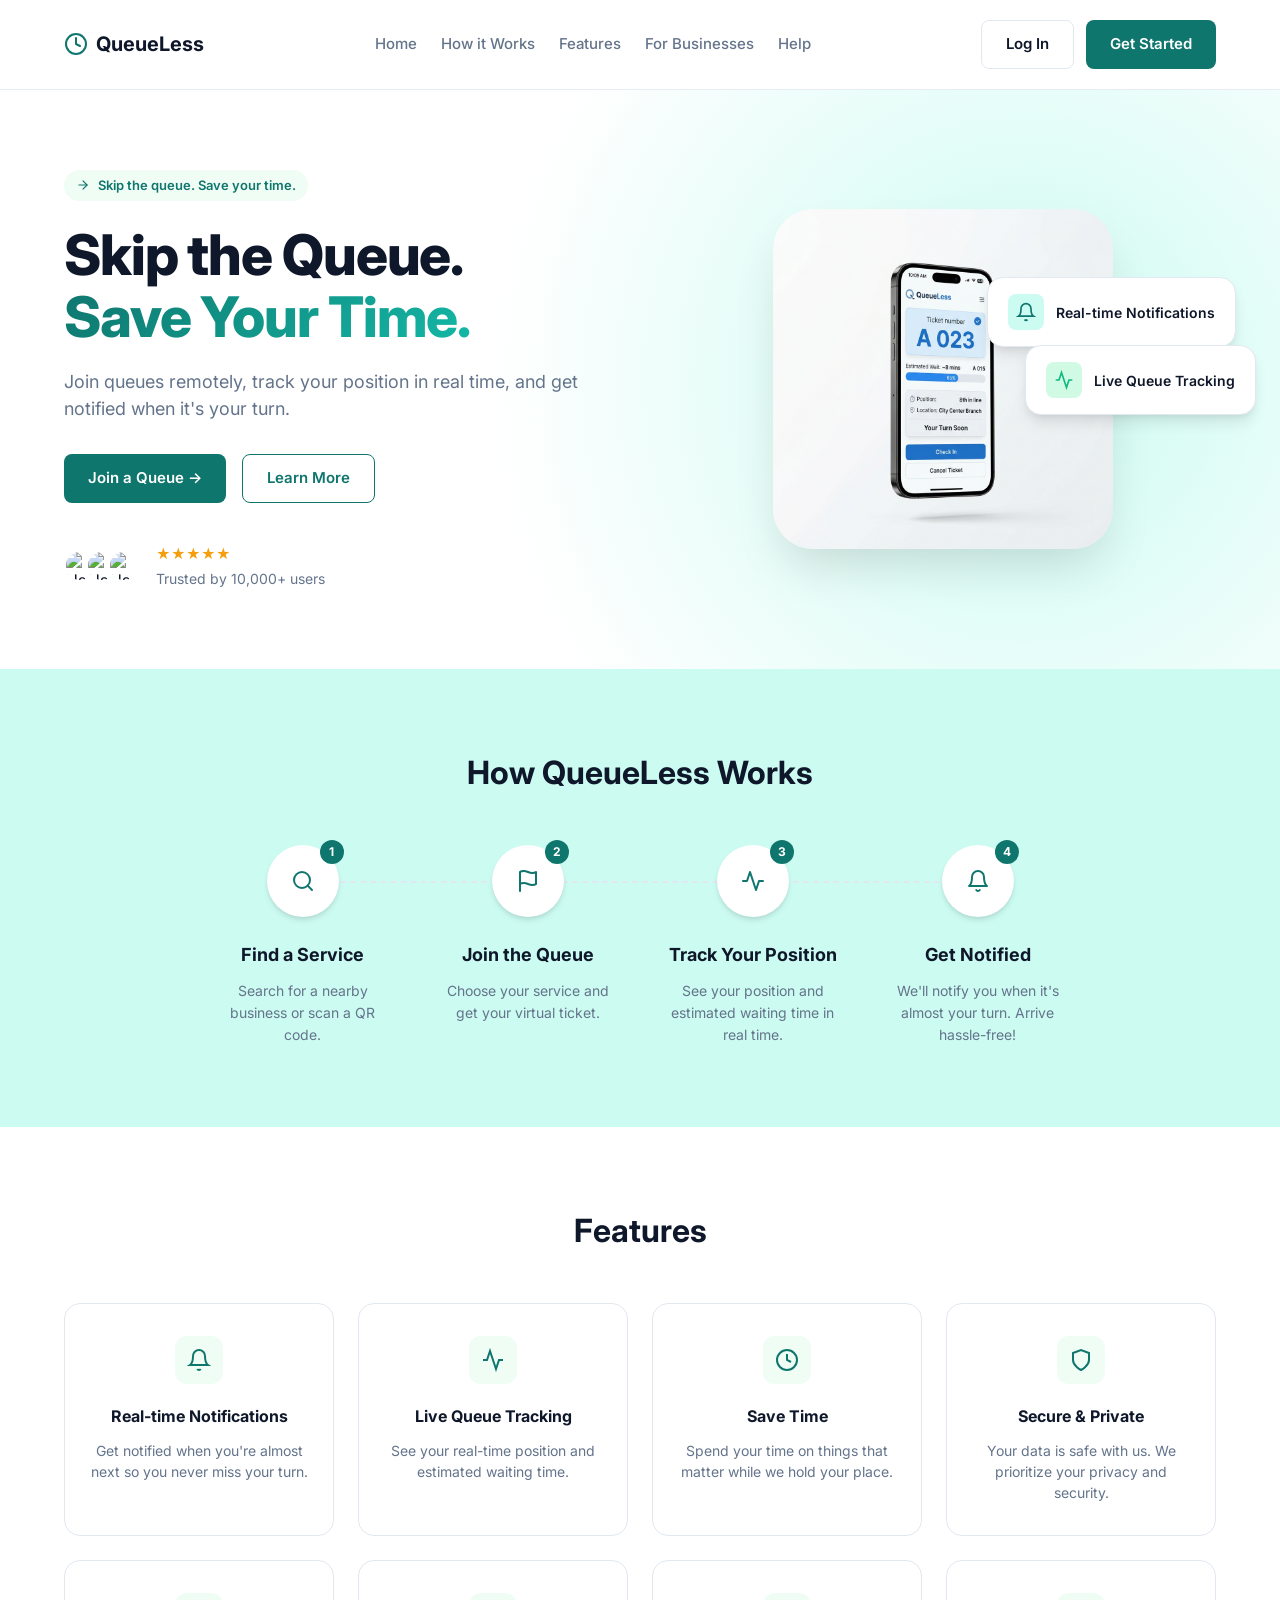
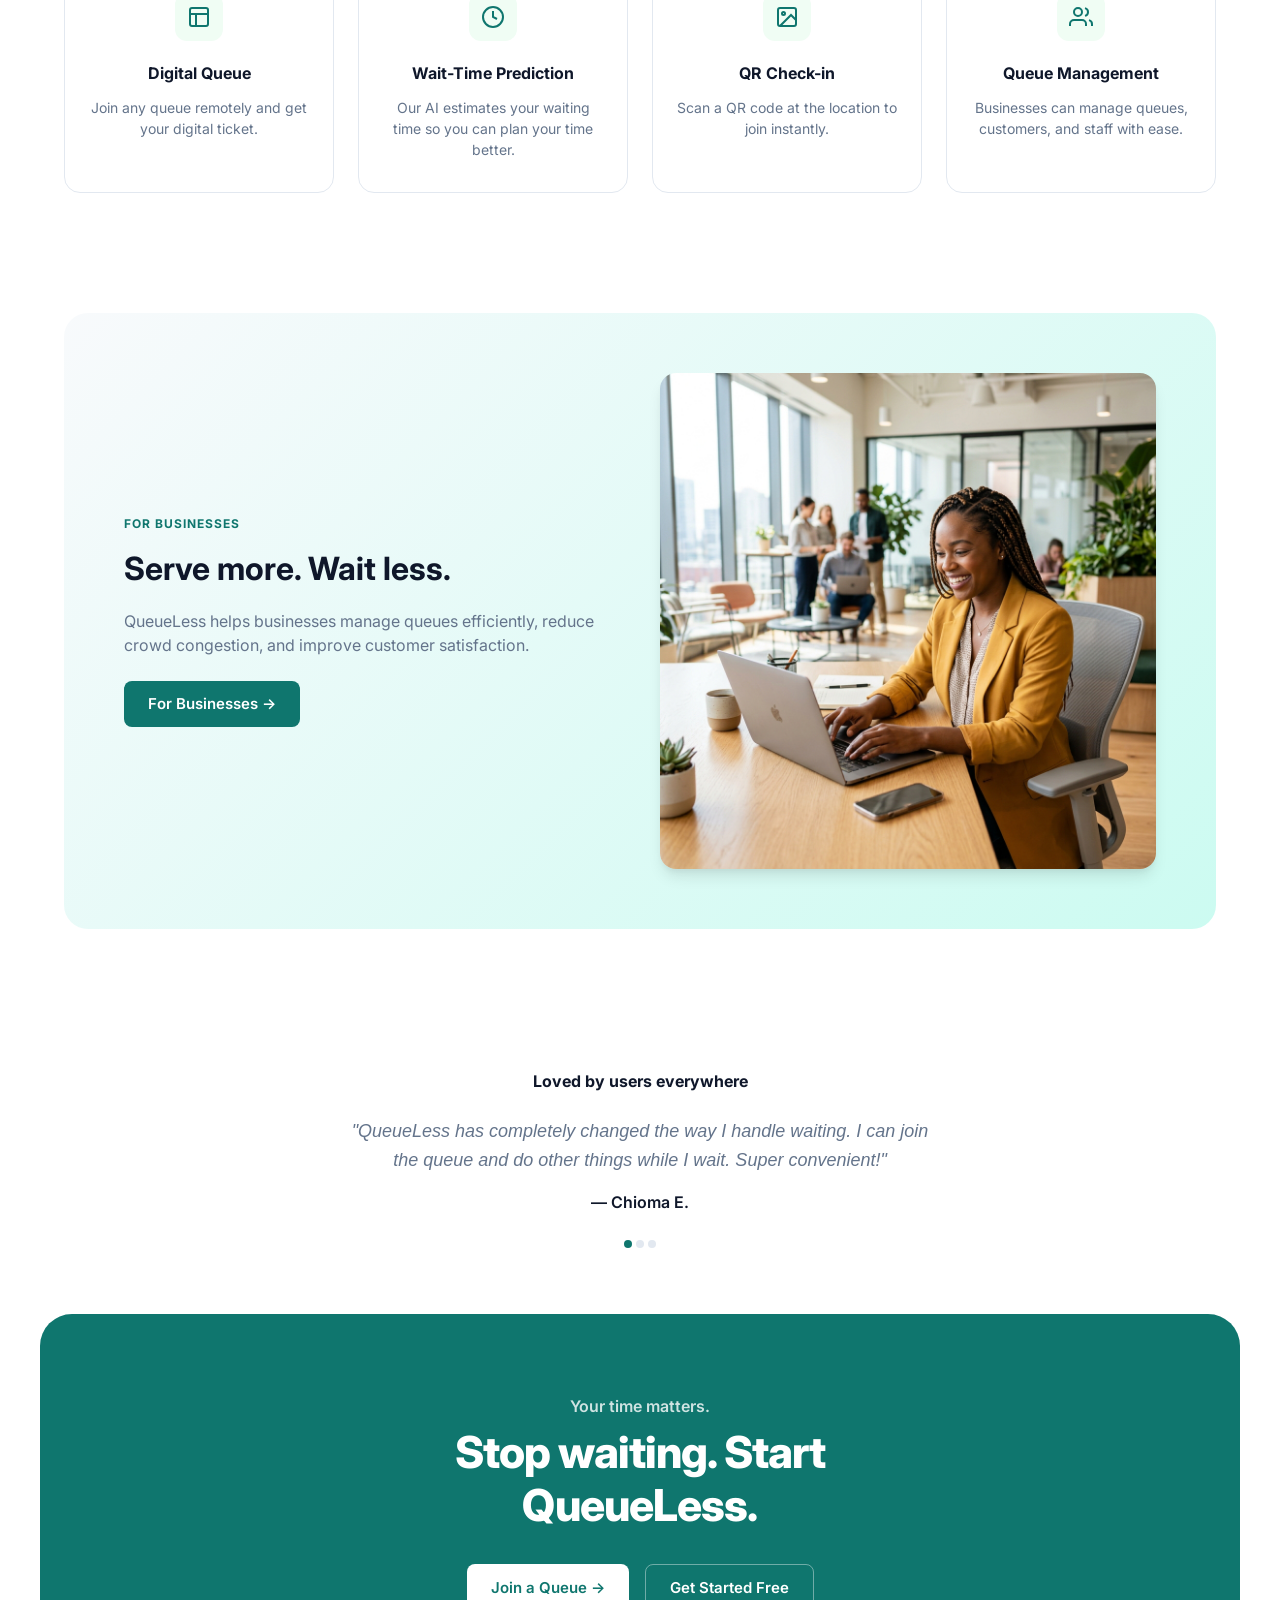
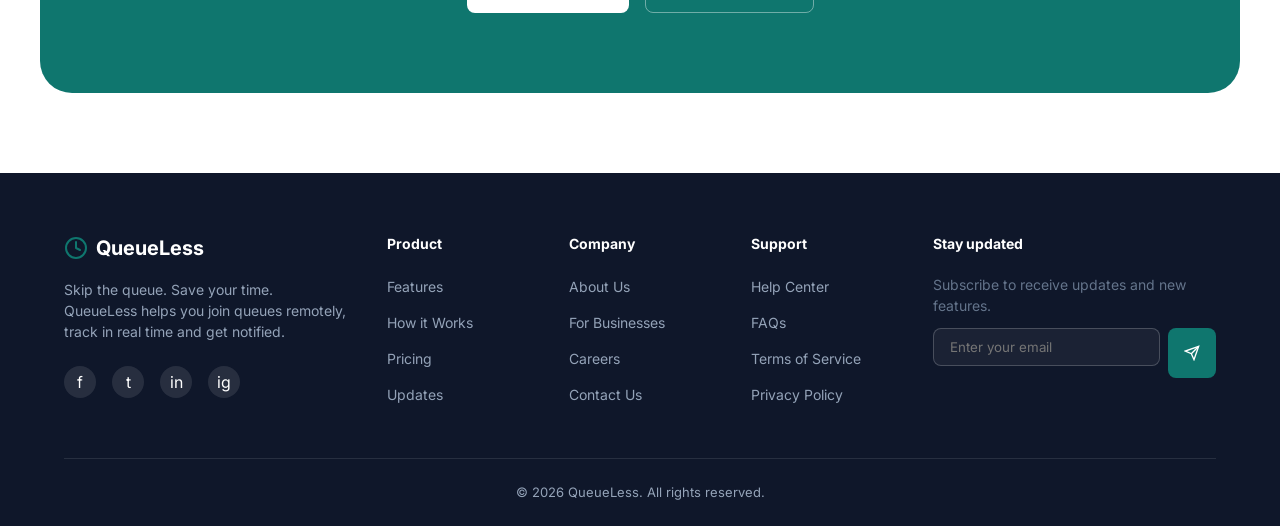
==== commit 8427b037: "my work" ====
--- a/frontend/index.html
+++ b/frontend/index.html
@@ -5,7 +5,7 @@
     <meta charset="UTF-8">
     <meta name="viewport" content="width=device-width, initial-scale=1.0">
     <title>QueueLess — Skip the Line</title>
-    <link rel="stylesheet" href="home.css?v=5">
+    <link rel="stylesheet" href="home.css?v=13">
     <link rel="icon" href="data:image/svg+xml,<svg xmlns='http://www.w3.org/2000/svg' viewBox='0 0 100 100'><text y='.9em' font-size='90'>⚡</text></svg>">
 </head>
 
@@ -241,7 +241,7 @@
                 <h2>Stop waiting. Start QueueLess.</h2>
                 <div class="cta-buttons">
                     <a href="register.html" class="btn btn-primary">Join a Queue &rarr;</a>
-                    <a href="register.html" class="btn btn-outline" style="background: white;">Get Started Free</a>
+                    <a href="register.html" class="btn btn-outline">Get Started Free</a>
                 </div>
             </div>
         </div>
--- a/frontend/home.css
+++ b/frontend/home.css
@@ -1,13 +1,13 @@
 @import url('https://fonts.googleapis.com/css2?family=Inter:wght@400;500;600;700;800&display=swap');
 
 :root {
-    --primary: #2563EB;
-    --primary-light: #EFF6FF;
+    --primary: #0F766E;
+    --primary-light: #F0FDF4;
     --text-main: #0F172A;
     --text-muted: #64748B;
     --bg-white: #FFFFFF;
     --bg-light: #F8FAFC;
-    --bg-accent: #EEF2FF;
+    --bg-accent: #CCFBF1;
     --border: #E2E8F0;
     --success: #10B981;
     --success-light: #D1FAE5;
@@ -39,7 +39,13 @@
 
 /* Utilities */
 .hidden { display: none !important; }
-.text-primary { color: var(--primary); }
+.text-primary { 
+    background: linear-gradient(135deg, var(--primary) 0%, #14B8A6 100%);
+    -webkit-background-clip: text;
+    -webkit-text-fill-color: transparent;
+    background-clip: text;
+    color: var(--primary); /* Fallback */
+}
 .bg-light { background-color: var(--bg-light); }
 
 .container {
@@ -69,7 +75,7 @@
     color: white;
 }
 .btn-primary:hover {
-    background-color: #1D4ED8;
+    filter: brightness(1.1);
     box-shadow: var(--shadow-md);
     transform: translateY(-1px);
 }
@@ -95,8 +101,10 @@
 /* Navbar */
 .navbar {
     padding: 20px 0;
-    background-color: var(--bg-white);
-    border-bottom: 1px solid var(--border);
+    background-color: rgba(255, 255, 255, 0.85);
+    backdrop-filter: blur(12px);
+    -webkit-backdrop-filter: blur(12px);
+    border-bottom: 1px solid rgba(226, 232, 240, 0.8);
     position: sticky;
     top: 0;
     z-index: 50;
@@ -257,7 +265,7 @@
 /* How It Works */
 .how-it-works {
     padding: 80px 0;
-    background-color: var(--bg-light);
+    background-color: var(--bg-accent);
     text-align: center;
 }
 
@@ -413,8 +421,12 @@
 .footer-bottom { text-align: center; padding-top: 24px; border-top: 1px solid rgba(255,255,255,0.1); color: #94A3B8; font-size: 13px; }
 
 /* CTA Section */
-.cta-section { text-align: center; padding: 80px 0 120px; }
+.cta-section { text-align: center; padding: 80px 0; background-color: var(--primary); margin: 0 40px 80px; border-radius: 32px; }
 .cta-content { max-width: 600px; margin: 0 auto; }
-.cta-content p.small { font-weight: 600; color: var(--text-muted); margin-bottom: 8px; font-size: 16px; }
-.cta-content h2 { font-size: 44px; font-weight: 800; color: var(--primary); margin-bottom: 32px; line-height: 1.2; letter-spacing: -0.02em; }
+.cta-content p.small { font-weight: 600; color: rgba(255,255,255,0.8); margin-bottom: 8px; font-size: 16px; }
+.cta-content h2 { font-size: 44px; font-weight: 800; color: white; margin-bottom: 32px; line-height: 1.2; letter-spacing: -0.02em; }
 .cta-buttons { display: flex; gap: 16px; justify-content: center; }
+.cta-section .btn-primary { background: white; color: var(--primary); }
+.cta-section .btn-primary:hover { background: var(--bg-light); color: var(--primary); }
+.cta-section .btn-outline { border-color: rgba(255,255,255,0.4); color: white; }
+.cta-section .btn-outline:hover { background: rgba(255,255,255,0.1); border-color: white; }
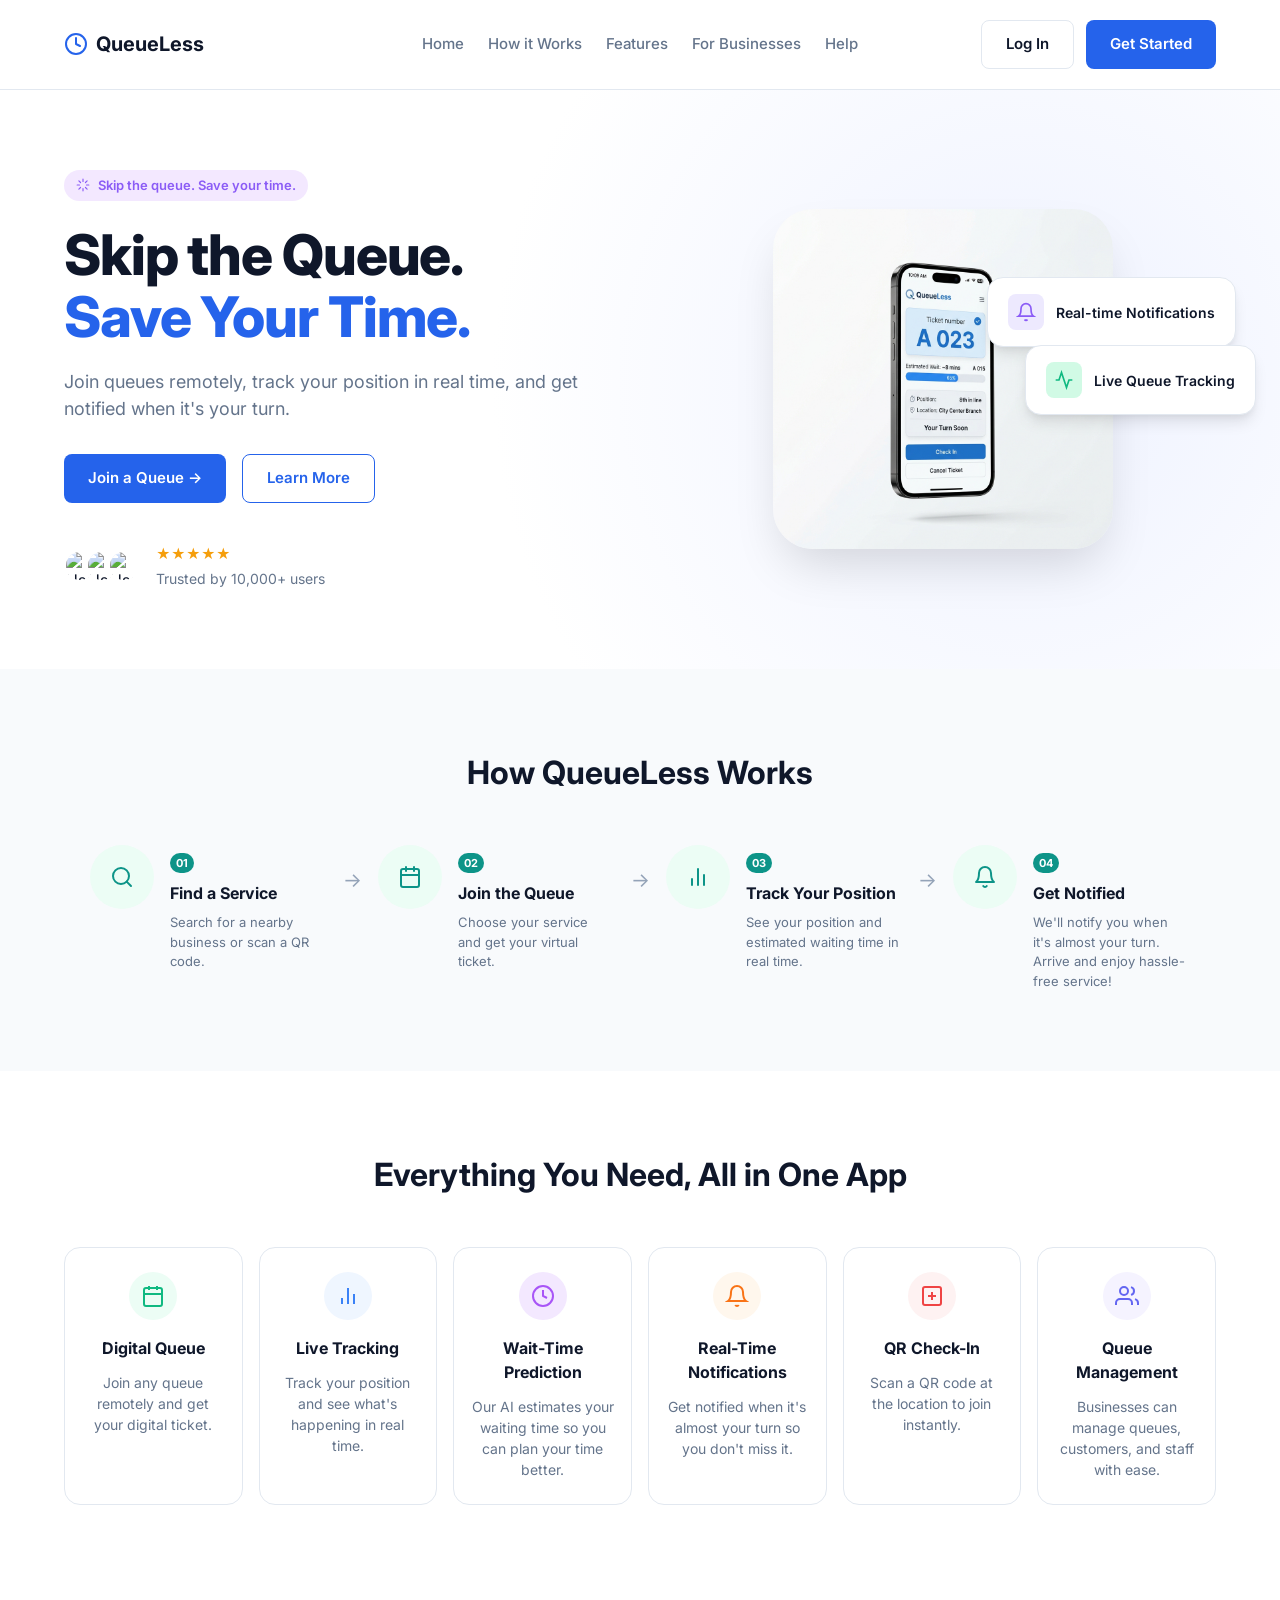
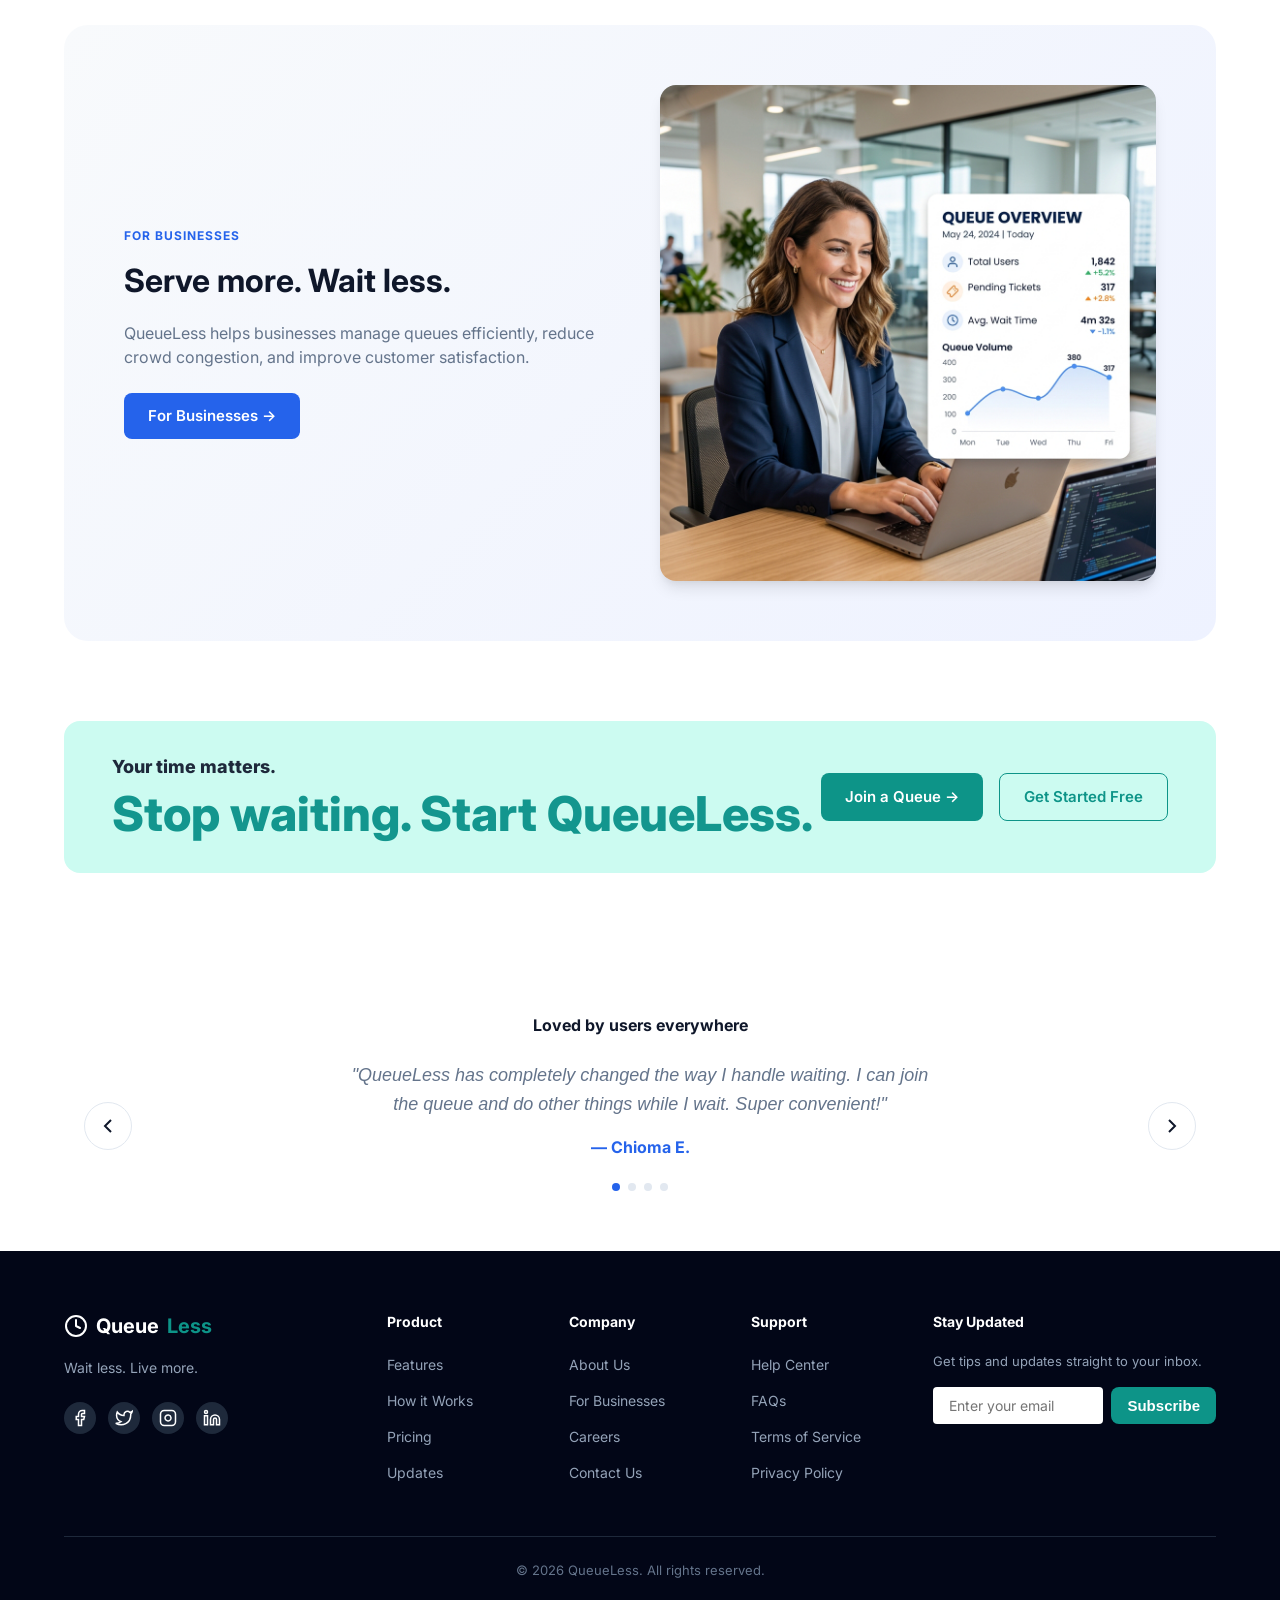
==== commit 8a0597c1: "my work" ====
--- a/frontend/index.html
+++ b/frontend/index.html
@@ -5,7 +5,7 @@
     <meta charset="UTF-8">
     <meta name="viewport" content="width=device-width, initial-scale=1.0">
     <title>QueueLess — Skip the Line</title>
-    <link rel="stylesheet" href="home.css?v=13">
+    <link rel="stylesheet" href="home.css?v=20">
     <link rel="icon" href="data:image/svg+xml,<svg xmlns='http://www.w3.org/2000/svg' viewBox='0 0 100 100'><text y='.9em' font-size='90'>⚡</text></svg>">
 </head>
 
@@ -30,11 +30,7 @@
             </div>
             
             <div class="navbar-auth">
-                <a id="nav-dashboard" href="dashboard.html" class="btn btn-ghost hidden">Dashboard</a>
-                <a id="nav-history" href="queue-history.html" class="hidden">History</a>
-                <a id="nav-profile" href="profile.html" class="hidden">Profile</a>
-                <a id="nav-admin" href="admin-dashboard.html" class="hidden">Admin</a>
-                
+
                 <a id="nav-login" href="login.html" class="btn btn-ghost">Log In</a>
                 <a id="nav-register" href="register.html" class="btn btn-primary">Get Started</a>
                 <a id="nav-logout" href="#" class="btn btn-ghost hidden">Logout</a>
@@ -42,30 +38,14 @@
         </div>
     </nav>
 
-    <!-- Welcome Section (for authenticated users) -->
-    <section id="welcome-section" class="container hidden" style="padding-top: 40px; text-align: center;">
-        <h1 style="font-size: 32px; font-weight: 700;">Welcome back, <span id="user-name" class="text-primary">User</span>!</h1>
-        <p style="color: var(--text-muted); margin-bottom: 24px;">Manage your queues and check your status below.</p>
-        
-        <div style="display: flex; gap: 24px; justify-content: center; margin-bottom: 32px;">
-            <div style="background: var(--bg-light); padding: 24px; border-radius: 16px; min-width: 200px;">
-                <span style="font-size: 12px; font-weight: 700; color: var(--text-muted); text-transform: uppercase;">Active Ticket</span>
-                <div id="active-ticket-status" style="font-size: 24px; font-weight: 800; color: var(--primary); margin-top: 8px;">None</div>
-            </div>
-            <div style="background: var(--bg-light); padding: 24px; border-radius: 16px; min-width: 200px;">
-                <span style="font-size: 12px; font-weight: 700; color: var(--text-muted); text-transform: uppercase;">Total Visits</span>
-                <div id="total-visits" style="font-size: 24px; font-weight: 800; color: var(--text-main); margin-top: 8px;">0</div>
-            </div>
-        </div>
-        <a href="dashboard.html" class="btn btn-primary">Go to Dashboard</a>
-    </section>
+
 
     <!-- Hero Section -->
     <section id="hero-section" class="hero">
         <div class="container hero-grid">
             <div class="hero-content">
-                <div class="hero-badge">
-                    <svg viewBox="0 0 24 24" fill="none" stroke="currentColor" stroke-width="2" stroke-linecap="round" stroke-linejoin="round"><path d="M5 12h14"></path><path d="M12 5l7 7-7 7"></path></svg>
+                <div class="hero-badge" style="background: #f3e8ff; color: #8b5cf6;">
+                    <svg width="14" height="14" viewBox="0 0 24 24" fill="none" stroke="currentColor" stroke-width="2" stroke-linecap="round" stroke-linejoin="round"><path d="M12 2v4M12 18v4M4.93 4.93l2.83 2.83M16.24 16.24l2.83 2.83M2 12h4M18 12h4M4.93 19.07l2.83-2.83M16.24 7.76l2.83-2.83"/></svg>
                     Skip the queue. Save your time.
                 </div>
                 <h1>
@@ -96,7 +76,7 @@
             <div class="hero-graphic">
                 <img src="assets/phone-light.png" alt="QueueLess App on Phone" class="phone">
                 <div class="floating-card fc-1">
-                    <div class="icon-box" style="background: var(--bg-accent); color: var(--primary);"><svg width="20" height="20" viewBox="0 0 24 24" fill="none" stroke="currentColor" stroke-width="2"><path d="M18 8A6 6 0 0 0 6 8c0 7-3 9-3 9h18s-3-2-3-9"></path><path d="M13.73 21a2 2 0 0 1-3.46 0"></path></svg></div>
+                    <div class="icon-box" style="background: #ede9fe; color: #8b5cf6;"><svg width="20" height="20" viewBox="0 0 24 24" fill="none" stroke="currentColor" stroke-width="2"><path d="M18 8A6 6 0 0 0 6 8c0 7-3 9-3 9h18s-3-2-3-9"></path><path d="M13.73 21a2 2 0 0 1-3.46 0"></path></svg></div>
                     Real-time Notifications
                 </div>
                 <div class="floating-card fc-2">
@@ -111,38 +91,55 @@
     <section id="how-it-works" class="how-it-works">
         <div class="container">
             <h2 class="section-title">How QueueLess Works</h2>
-            <div class="steps-container">
-                <div class="step">
-                    <div class="step-icon">
+            <div class="steps-container-new">
+                <div class="step-new">
+                    <div class="step-icon-new">
                         <svg width="24" height="24" viewBox="0 0 24 24" fill="none" stroke="currentColor" stroke-width="2" stroke-linecap="round" stroke-linejoin="round"><circle cx="11" cy="11" r="8"></circle><line x1="21" y1="21" x2="16.65" y2="16.65"></line></svg>
-                        <div class="step-number">1</div>
-                    </div>
-                    <h3>Find a Service</h3>
-                    <p>Search for a nearby business or scan a QR code.</p>
-                </div>
-                <div class="step">
-                    <div class="step-icon">
-                        <svg width="24" height="24" viewBox="0 0 24 24" fill="none" stroke="currentColor" stroke-width="2" stroke-linecap="round" stroke-linejoin="round"><path d="M4 15s1-1 4-1 5 2 8 2 4-1 4-1V3s-1 1-4 1-5-2-8-2-4 1-4 1z"></path><line x1="4" y1="22" x2="4" y2="15"></line></svg>
-                        <div class="step-number">2</div>
-                    </div>
-                    <h3>Join the Queue</h3>
-                    <p>Choose your service and get your virtual ticket.</p>
-                </div>
-                <div class="step">
-                    <div class="step-icon">
-                        <svg width="24" height="24" viewBox="0 0 24 24" fill="none" stroke="currentColor" stroke-width="2" stroke-linecap="round" stroke-linejoin="round"><polyline points="22 12 18 12 15 21 9 3 6 12 2 12"></polyline></svg>
-                        <div class="step-number">3</div>
-                    </div>
-                    <h3>Track Your Position</h3>
-                    <p>See your position and estimated waiting time in real time.</p>
-                </div>
-                <div class="step">
-                    <div class="step-icon">
+                    </div>
+                    <div class="step-content-new">
+                        <div class="step-badge">01</div>
+                        <h3>Find a Service</h3>
+                        <p>Search for a nearby business or scan a QR code.</p>
+                    </div>
+                </div>
+                
+                <div class="step-arrow">&rarr;</div>
+                
+                <div class="step-new">
+                    <div class="step-icon-new">
+                        <svg width="24" height="24" viewBox="0 0 24 24" fill="none" stroke="currentColor" stroke-width="2" stroke-linecap="round" stroke-linejoin="round"><rect x="3" y="4" width="18" height="18" rx="2" ry="2"></rect><line x1="16" y1="2" x2="16" y2="6"></line><line x1="8" y1="2" x2="8" y2="6"></line><line x1="3" y1="10" x2="21" y2="10"></line></svg>
+                    </div>
+                    <div class="step-content-new">
+                        <div class="step-badge">02</div>
+                        <h3>Join the Queue</h3>
+                        <p>Choose your service and get your virtual ticket.</p>
+                    </div>
+                </div>
+                
+                <div class="step-arrow">&rarr;</div>
+                
+                <div class="step-new">
+                    <div class="step-icon-new">
+                        <svg width="24" height="24" viewBox="0 0 24 24" fill="none" stroke="currentColor" stroke-width="2" stroke-linecap="round" stroke-linejoin="round"><line x1="18" y1="20" x2="18" y2="10"></line><line x1="12" y1="20" x2="12" y2="4"></line><line x1="6" y1="20" x2="6" y2="14"></line></svg>
+                    </div>
+                    <div class="step-content-new">
+                        <div class="step-badge">03</div>
+                        <h3>Track Your Position</h3>
+                        <p>See your position and estimated waiting time in real time.</p>
+                    </div>
+                </div>
+                
+                <div class="step-arrow">&rarr;</div>
+                
+                <div class="step-new">
+                    <div class="step-icon-new">
                         <svg width="24" height="24" viewBox="0 0 24 24" fill="none" stroke="currentColor" stroke-width="2" stroke-linecap="round" stroke-linejoin="round"><path d="M18 8A6 6 0 0 0 6 8c0 7-3 9-3 9h18s-3-2-3-9"></path><path d="M13.73 21a2 2 0 0 1-3.46 0"></path></svg>
-                        <div class="step-number">4</div>
-                    </div>
-                    <h3>Get Notified</h3>
-                    <p>We'll notify you when it's almost your turn. Arrive hassle-free!</p>
+                    </div>
+                    <div class="step-content-new">
+                        <div class="step-badge">04</div>
+                        <h3>Get Notified</h3>
+                        <p>We'll notify you when it's almost your turn. Arrive and enjoy hassle-free service!</p>
+                    </div>
                 </div>
             </div>
         </div>
@@ -151,45 +148,35 @@
     <!-- Features Section -->
     <section id="features" class="features">
         <div class="container">
-            <h2 class="section-title">Features</h2>
+            <h2 class="section-title">Everything You Need, All in One App</h2>
             <div class="features-grid">
                 <div class="feature-card">
-                    <div class="icon"><svg width="24" height="24" viewBox="0 0 24 24" fill="none" stroke="currentColor" stroke-width="2"><path d="M18 8A6 6 0 0 0 6 8c0 7-3 9-3 9h18s-3-2-3-9"></path><path d="M13.73 21a2 2 0 0 1-3.46 0"></path></svg></div>
-                    <h3>Real-time Notifications</h3>
-                    <p>Get notified when you're almost next so you never miss your turn.</p>
-                </div>
-                <div class="feature-card">
-                    <div class="icon"><svg width="24" height="24" viewBox="0 0 24 24" fill="none" stroke="currentColor" stroke-width="2"><polyline points="22 12 18 12 15 21 9 3 6 12 2 12"></polyline></svg></div>
-                    <h3>Live Queue Tracking</h3>
-                    <p>See your real-time position and estimated waiting time.</p>
-                </div>
-                <div class="feature-card">
-                    <div class="icon"><svg width="24" height="24" viewBox="0 0 24 24" fill="none" stroke="currentColor" stroke-width="2"><circle cx="12" cy="12" r="10"></circle><polyline points="12 6 12 12 16 14"></polyline></svg></div>
-                    <h3>Save Time</h3>
-                    <p>Spend your time on things that matter while we hold your place.</p>
-                </div>
-                <div class="feature-card">
-                    <div class="icon"><svg width="24" height="24" viewBox="0 0 24 24" fill="none" stroke="currentColor" stroke-width="2"><path d="M12 22s8-4 8-10V5l-8-3-8 3v7c0 6 8 10 8 10z"></path></svg></div>
-                    <h3>Secure & Private</h3>
-                    <p>Your data is safe with us. We prioritize your privacy and security.</p>
-                </div>
-                <div class="feature-card">
-                    <div class="icon"><svg width="24" height="24" viewBox="0 0 24 24" fill="none" stroke="currentColor" stroke-width="2"><rect x="3" y="3" width="18" height="18" rx="2" ry="2"></rect><line x1="3" y1="9" x2="21" y2="9"></line><line x1="9" y1="21" x2="9" y2="9"></line></svg></div>
+                    <div class="icon" style="background: #ecfdf5; color: #10b981;"><svg width="24" height="24" viewBox="0 0 24 24" fill="none" stroke="currentColor" stroke-width="2"><rect x="3" y="4" width="18" height="18" rx="2" ry="2"></rect><line x1="16" y1="2" x2="16" y2="6"></line><line x1="8" y1="2" x2="8" y2="6"></line><line x1="3" y1="10" x2="21" y2="10"></line></svg></div>
                     <h3>Digital Queue</h3>
                     <p>Join any queue remotely and get your digital ticket.</p>
                 </div>
                 <div class="feature-card">
-                    <div class="icon"><svg width="24" height="24" viewBox="0 0 24 24" fill="none" stroke="currentColor" stroke-width="2"><circle cx="12" cy="12" r="10"></circle><polyline points="12 6 12 12 16 14"></polyline></svg></div>
+                    <div class="icon" style="background: #eff6ff; color: #3b82f6;"><svg width="24" height="24" viewBox="0 0 24 24" fill="none" stroke="currentColor" stroke-width="2"><line x1="18" y1="20" x2="18" y2="10"></line><line x1="12" y1="20" x2="12" y2="4"></line><line x1="6" y1="20" x2="6" y2="14"></line></svg></div>
+                    <h3>Live Tracking</h3>
+                    <p>Track your position and see what's happening in real time.</p>
+                </div>
+                <div class="feature-card">
+                    <div class="icon" style="background: #f3e8ff; color: #a855f7;"><svg width="24" height="24" viewBox="0 0 24 24" fill="none" stroke="currentColor" stroke-width="2"><circle cx="12" cy="12" r="10"></circle><polyline points="12 6 12 12 16 14"></polyline></svg></div>
                     <h3>Wait-Time Prediction</h3>
                     <p>Our AI estimates your waiting time so you can plan your time better.</p>
                 </div>
                 <div class="feature-card">
-                    <div class="icon"><svg width="24" height="24" viewBox="0 0 24 24" fill="none" stroke="currentColor" stroke-width="2"><rect x="3" y="3" width="18" height="18" rx="2" ry="2"></rect><circle cx="8.5" cy="8.5" r="1.5"></circle><polyline points="21 15 16 10 5 21"></polyline></svg></div>
-                    <h3>QR Check-in</h3>
+                    <div class="icon" style="background: #fff7ed; color: #f97316;"><svg width="24" height="24" viewBox="0 0 24 24" fill="none" stroke="currentColor" stroke-width="2"><path d="M18 8A6 6 0 0 0 6 8c0 7-3 9-3 9h18s-3-2-3-9"></path><path d="M13.73 21a2 2 0 0 1-3.46 0"></path></svg></div>
+                    <h3>Real-Time Notifications</h3>
+                    <p>Get notified when it's almost your turn so you don't miss it.</p>
+                </div>
+                <div class="feature-card">
+                    <div class="icon" style="background: #fef2f2; color: #ef4444;"><svg width="24" height="24" viewBox="0 0 24 24" fill="none" stroke="currentColor" stroke-width="2"><rect x="3" y="3" width="18" height="18" rx="2" ry="2"></rect><path d="M8 12h8"></path><path d="M12 8v8"></path></svg></div>
+                    <h3>QR Check-In</h3>
                     <p>Scan a QR code at the location to join instantly.</p>
                 </div>
                 <div class="feature-card">
-                    <div class="icon"><svg width="24" height="24" viewBox="0 0 24 24" fill="none" stroke="currentColor" stroke-width="2"><path d="M17 21v-2a4 4 0 0 0-4-4H5a4 4 0 0 0-4 4v2"></path><circle cx="9" cy="7" r="4"></circle><path d="M23 21v-2a4 4 0 0 0-3-3.87"></path><path d="M16 3.13a4 4 0 0 1 0 7.75"></path></svg></div>
+                    <div class="icon" style="background: #f5f3ff; color: #6366f1;"><svg width="24" height="24" viewBox="0 0 24 24" fill="none" stroke="currentColor" stroke-width="2"><path d="M17 21v-2a4 4 0 0 0-4-4H5a4 4 0 0 0-4 4v2"></path><circle cx="9" cy="7" r="4"></circle><path d="M23 21v-2a4 4 0 0 0-3-3.87"></path><path d="M16 3.13a4 4 0 0 1 0 7.75"></path></svg></div>
                     <h3>Queue Management</h3>
                     <p>Businesses can manage queues, customers, and staff with ease.</p>
                 </div>
@@ -212,20 +199,40 @@
         </div>
     </section>
 
+    <!-- CTA Banner -->
+    <section class="container cta-section">
+        <div class="cta-banner">
+            <div class="cta-content">
+                <p class="cta-subtitle">Your time matters.</p>
+                <h2 class="cta-title">Stop waiting. Start QueueLess.</h2>
+            </div>
+            <div class="cta-buttons">
+                <a href="register.html" class="btn btn-teal">Join a Queue &rarr;</a>
+                <a href="register.html" class="btn btn-teal-outline">Get Started Free</a>
+            </div>
+        </div>
+    </section>
+
     <!-- Testimonials Section -->
     <section class="testimonials">
         <div class="container">
-            <div class="testimonial-card">
-                <h4 style="font-weight: 700; margin-bottom: 24px;">Loved by users everywhere</h4>
+            <h4 style="font-weight: 700; margin-bottom: 24px; text-align: center;">Loved by users everywhere</h4>
+            <div style="display: flex; align-items: center; justify-content: center; gap: 40px; padding: 0 20px;">
+                <button class="btn-ghost" style="border-radius: 50%; width: 48px; height: 48px; padding: 0; display: flex; align-items: center; justify-content: center; border: 1px solid var(--border);"><svg width="24" height="24" viewBox="0 0 24 24" fill="none" stroke="currentColor" stroke-width="2"><polyline points="15 18 9 12 15 6"></polyline></svg></button>
+                <div class="testimonial-card" style="text-align: center; max-width: 600px;">
                 <p class="quote">"QueueLess has completely changed the way I handle waiting. I can join the queue and do other things while I wait. Super convenient!"</p>
-                <p class="author">— Chioma E.</p>
-                <div style="margin-top: 16px; color: var(--primary);">
-                    <svg width="32" height="8" viewBox="0 0 32 8" fill="none"><circle cx="4" cy="4" r="4" fill="currentColor"/><circle cx="16" cy="4" r="4" fill="var(--border)"/><circle cx="28" cy="4" r="4" fill="var(--border)"/></svg>
-                </div>
-            </div>
-        </div>
-    </section>
-    
+                <p class="author" style="color: var(--primary); font-weight: 700; margin-top: 16px;">— Chioma E.</p>
+                <div style="margin-top: 24px; color: var(--primary); display: flex; justify-content: center; gap: 8px;">
+                    <svg width="8" height="8" viewBox="0 0 8 8" fill="none"><circle cx="4" cy="4" r="4" fill="currentColor"/></svg>
+                    <svg width="8" height="8" viewBox="0 0 8 8" fill="none"><circle cx="4" cy="4" r="4" fill="var(--border)"/></svg>
+                    <svg width="8" height="8" viewBox="0 0 8 8" fill="none"><circle cx="4" cy="4" r="4" fill="var(--border)"/></svg>
+                    <svg width="8" height="8" viewBox="0 0 8 8" fill="none"><circle cx="4" cy="4" r="4" fill="var(--border)"/></svg>
+                </div>
+            </div>
+            <button class="btn-ghost" style="border-radius: 50%; width: 48px; height: 48px; padding: 0; display: flex; align-items: center; justify-content: center; border: 1px solid var(--border);"><svg width="24" height="24" viewBox="0 0 24 24" fill="none" stroke="currentColor" stroke-width="2"><polyline points="9 18 15 12 9 6"></polyline></svg></button>
+        </div>
+    </section>
+
     <!-- Now Serving fallback (hidden by default for structure consistency) -->
     <section id="now-serving-section" class="hidden"></section>
 
@@ -233,32 +240,21 @@
     <p id="error-message" class="error-message hidden"></p>
     <div id="toast-container" class="toast-container hidden"></div>
 
-    <!-- CTA Section -->
-    <section class="cta-section">
-        <div class="container">
-            <div class="cta-content">
-                <p class="small">Your time matters.</p>
-                <h2>Stop waiting. Start QueueLess.</h2>
-                <div class="cta-buttons">
-                    <a href="register.html" class="btn btn-primary">Join a Queue &rarr;</a>
-                    <a href="register.html" class="btn btn-outline">Get Started Free</a>
-                </div>
-            </div>
-        </div>
-    </section>
-
     <!-- Footer -->
     <footer class="footer">
         <div class="container">
             <div class="footer-grid">
                 <div class="footer-brand">
-                    <div class="navbar-brand">
-                        <svg viewBox="0 0 24 24" fill="none" stroke="currentColor" stroke-width="2" stroke-linecap="round" stroke-linejoin="round"><circle cx="12" cy="12" r="10"></circle><polyline points="12 6 12 12 16 14"></polyline></svg>
-                        QueueLess
-                    </div>
-                    <p>Skip the queue. Save your time. QueueLess helps you join queues remotely, track in real time and get notified.</p>
+                    <div class="navbar-brand footer-logo">
+                        <svg viewBox="0 0 24 24" fill="none" stroke="#ffffff" stroke-width="2" stroke-linecap="round" stroke-linejoin="round"><circle cx="12" cy="12" r="10"></circle><polyline points="12 6 12 12 16 14"></polyline></svg>
+                        Queue<span style="color: #0d9488;">Less</span>
+                    </div>
+                    <p class="footer-desc">Wait less. Live more.</p>
                     <div class="footer-socials">
-                        <a href="#">f</a> <a href="#">t</a> <a href="#">in</a> <a href="#">ig</a>
+                        <a href="#" class="social-icon"><svg width="18" height="18" viewBox="0 0 24 24" fill="none" stroke="currentColor" stroke-width="2"><path d="M18 2h-3a5 5 0 0 0-5 5v3H7v4h3v8h4v-8h3l1-4h-4V7a1 1 0 0 1 1-1h3z"></path></svg></a>
+                        <a href="#" class="social-icon"><svg width="18" height="18" viewBox="0 0 24 24" fill="none" stroke="currentColor" stroke-width="2"><path d="M23 3a10.9 10.9 0 0 1-3.14 1.53 4.48 4.48 0 0 0-7.86 3v1A10.66 10.66 0 0 1 3 4s-4 9 5 13a11.64 11.64 0 0 1-7 2c9 5 20 0 20-11.5a4.5 4.5 0 0 0-.08-.83A7.72 7.72 0 0 0 23 3z"></path></svg></a>
+                        <a href="#" class="social-icon"><svg width="18" height="18" viewBox="0 0 24 24" fill="none" stroke="currentColor" stroke-width="2"><rect x="2" y="2" width="20" height="20" rx="5" ry="5"></rect><path d="M16 11.37A4 4 0 1 1 12.63 8 4 4 0 0 1 16 11.37z"></path><line x1="17.5" y1="6.5" x2="17.51" y2="6.5"></line></svg></a>
+                        <a href="#" class="social-icon"><svg width="18" height="18" viewBox="0 0 24 24" fill="none" stroke="currentColor" stroke-width="2"><path d="M16 8a6 6 0 0 1 6 6v7h-4v-7a2 2 0 0 0-2-2 2 2 0 0 0-2 2v7h-4v-7a6 6 0 0 1 6-6z"></path><rect x="2" y="9" width="4" height="12"></rect><circle cx="4" cy="4" r="2"></circle></svg></a>
                     </div>
                 </div>
                 <div class="footer-col">
@@ -289,11 +285,11 @@
                     </ul>
                 </div>
                 <div class="footer-col">
-                    <h4>Stay updated</h4>
-                    <p style="color: var(--text-muted); font-size: 14px; margin-bottom: 12px;">Subscribe to receive updates and new features.</p>
+                    <h4>Stay Updated</h4>
+                    <p class="newsletter-desc">Get tips and updates straight to your inbox.</p>
                     <div class="newsletter" style="display: flex; gap: 8px;">
                         <input type="email" placeholder="Enter your email">
-                        <button class="btn btn-primary" style="padding: 10px 16px;"><svg width="16" height="16" viewBox="0 0 24 24" fill="none" stroke="currentColor" stroke-width="2"><line x1="22" y1="2" x2="11" y2="13"></line><polygon points="22 2 15 22 11 13 2 9 22 2"></polygon></svg></button>
+                        <button class="btn btn-teal" style="padding: 10px 16px;">Subscribe</button>
                     </div>
                 </div>
             </div>
@@ -303,8 +299,8 @@
         </div>
     </footer>
 
-    <script src="auth.js"></script>
-    <script src="index.js"></script>
+    <script src="auth.js?v=2"></script>
+    <script src="index.js?v=2"></script>
 </body>
 
 </html>
--- a/frontend/home.css
+++ b/frontend/home.css
@@ -1,13 +1,13 @@
 @import url('https://fonts.googleapis.com/css2?family=Inter:wght@400;500;600;700;800&display=swap');
 
 :root {
-    --primary: #0F766E;
-    --primary-light: #F0FDF4;
+    --primary: #2563EB;
+    --primary-light: #EFF6FF;
     --text-main: #0F172A;
     --text-muted: #64748B;
     --bg-white: #FFFFFF;
     --bg-light: #F8FAFC;
-    --bg-accent: #CCFBF1;
+    --bg-accent: #EEF2FF;
     --border: #E2E8F0;
     --success: #10B981;
     --success-light: #D1FAE5;
@@ -39,13 +39,7 @@
 
 /* Utilities */
 .hidden { display: none !important; }
-.text-primary { 
-    background: linear-gradient(135deg, var(--primary) 0%, #14B8A6 100%);
-    -webkit-background-clip: text;
-    -webkit-text-fill-color: transparent;
-    background-clip: text;
-    color: var(--primary); /* Fallback */
-}
+.text-primary { color: var(--primary); }
 .bg-light { background-color: var(--bg-light); }
 
 .container {
@@ -75,7 +69,7 @@
     color: white;
 }
 .btn-primary:hover {
-    filter: brightness(1.1);
+    background-color: #1D4ED8;
     box-shadow: var(--shadow-md);
     transform: translateY(-1px);
 }
@@ -101,10 +95,8 @@
 /* Navbar */
 .navbar {
     padding: 20px 0;
-    background-color: rgba(255, 255, 255, 0.85);
-    backdrop-filter: blur(12px);
-    -webkit-backdrop-filter: blur(12px);
-    border-bottom: 1px solid rgba(226, 232, 240, 0.8);
+    background-color: var(--bg-white);
+    border-bottom: 1px solid var(--border);
     position: sticky;
     top: 0;
     z-index: 50;
@@ -114,6 +106,7 @@
     display: flex;
     justify-content: space-between;
     align-items: center;
+    position: relative;
 }
 
 .navbar-brand {
@@ -129,6 +122,9 @@
 .navbar-links {
     display: flex;
     gap: 24px;
+    position: absolute;
+    left: 50%;
+    transform: translateX(-50%);
 }
 .navbar-links a {
     color: var(--text-muted);
@@ -226,6 +222,7 @@
     justify-content: center;
 }
 
+
 .hero-graphic img.phone {
     max-width: 340px;
     width: 100%;
@@ -265,7 +262,7 @@
 /* How It Works */
 .how-it-works {
     padding: 80px 0;
-    background-color: var(--bg-accent);
+    background-color: var(--bg-light);
     text-align: center;
 }
 
@@ -275,63 +272,61 @@
     margin-bottom: 48px;
 }
 
-.steps-container {
-    display: flex;
-    justify-content: space-between;
+.steps-container-new {
+    display: flex;
+    align-items: flex-start;
+    justify-content: center;
+    gap: 16px;
+    max-width: 1100px;
+    margin: 0 auto;
+}
+.step-new {
+    display: flex;
+    flex: 1;
+    gap: 16px;
+    text-align: left;
+}
+.step-icon-new {
+    width: 64px;
+    height: 64px;
+    border-radius: 50%;
+    background-color: #ecfdf5; /* light teal background */
+    color: #0d9488; /* teal icon */
+    display: flex;
+    align-items: center;
+    justify-content: center;
+    flex-shrink: 0;
+}
+.step-content-new {
     position: relative;
-    max-width: 900px;
-    margin: 0 auto;
-}
-
-.steps-container::before {
-    content: '';
-    position: absolute;
-    top: 36px;
-    left: 10%;
-    right: 10%;
-    height: 2px;
-    border-top: 2px dashed var(--border);
-    z-index: 0;
-}
-
-.step {
-    flex: 1;
-    display: flex;
-    flex-direction: column;
-    align-items: center;
-    position: relative;
-    z-index: 1;
-    padding: 0 20px;
-}
-
-.step-icon {
-    width: 72px;
-    height: 72px;
-    background: white;
-    border-radius: 50%;
-    display: flex;
-    align-items: center;
-    justify-content: center;
-    box-shadow: var(--shadow-md);
-    margin-bottom: 24px;
-    color: var(--primary);
-    position: relative;
-}
-.step-number {
-    position: absolute;
-    top: -5px;
-    right: -5px;
-    width: 24px; height: 24px;
-    background: var(--primary);
+    padding-top: 4px;
+}
+.step-badge {
+    background-color: #0d9488;
     color: white;
-    border-radius: 50%;
-    font-size: 12px;
+    font-size: 11px;
     font-weight: 700;
-    display: flex; align-items: center; justify-content: center;
-}
-
-.step h3 { font-size: 18px; margin-bottom: 12px; }
-.step p { font-size: 14px; color: var(--text-muted); line-height: 1.6; }
+    padding: 2px 6px;
+    border-radius: 12px;
+    display: inline-block;
+    margin-bottom: 8px;
+}
+.step-content-new h3 {
+    font-size: 16px;
+    font-weight: 700;
+    margin-bottom: 8px;
+    color: #0f172a;
+}
+.step-content-new p {
+    font-size: 13px;
+    color: #64748b;
+    line-height: 1.5;
+}
+.step-arrow {
+    color: #94a3b8;
+    font-size: 20px;
+    padding-top: 20px;
+}
 
 /* Features */
 .features {
@@ -341,15 +336,15 @@
 
 .features-grid {
     display: grid;
-    grid-template-columns: repeat(4, 1fr);
-    gap: 24px;
+    grid-template-columns: repeat(6, 1fr);
+    gap: 16px;
 }
 
 .feature-card {
     background: white;
     border: 1px solid var(--border);
     border-radius: 16px;
-    padding: 32px 24px;
+    padding: 24px 16px;
     transition: box-shadow 0.3s;
 }
 .feature-card:hover {
@@ -357,11 +352,9 @@
 }
 .feature-card .icon {
     width: 48px; height: 48px;
-    border-radius: 12px;
-    background: var(--primary-light);
-    color: var(--primary);
+    border-radius: 50%;
     display: flex; align-items: center; justify-content: center;
-    margin: 0 auto 20px;
+    margin: 0 auto 16px;
 }
 .feature-card h3 { font-size: 16px; margin-bottom: 12px; }
 .feature-card p { font-size: 14px; color: var(--text-muted); }
@@ -402,31 +395,121 @@
 .author { font-weight: 600; }
 
 /* Footer */
-.footer { background: #0F172A; color: white; padding: 60px 0 24px; border-top: none; }
-.footer-grid { display: grid; grid-template-columns: 2fr 1fr 1fr 1fr 2fr; gap: 40px; margin-bottom: 40px; }
-.footer-brand .navbar-brand { color: white; }
-.footer-brand .navbar-brand svg { color: var(--primary); }
-.footer-brand p { color: #94A3B8; font-size: 14px; margin-top: 16px; margin-bottom: 24px; }
-.footer-socials { display: flex; gap: 16px; color: white; }
-.footer-socials a { width: 32px; height: 32px; border-radius: 50%; background: rgba(255,255,255,0.1); display: flex; align-items: center; justify-content: center; transition: background 0.2s; }
-.footer-socials a:hover { background: var(--primary); }
+.footer {
+    background: #020617; /* Very dark navy blue */
+    border-top: none;
+    padding: 60px 0 24px;
+    color: #f8fafc;
+}
+.footer-grid {
+    display: grid;
+    grid-template-columns: 2fr 1fr 1fr 1fr 2fr;
+    gap: 40px;
+    margin-bottom: 40px;
+}
+.footer-brand .footer-logo {
+    color: white;
+    font-size: 20px;
+    font-weight: 700;
+    display: flex;
+    align-items: center;
+    gap: 8px;
+}
+.footer-desc {
+    color: #94a3b8;
+    font-size: 14px;
+    margin-top: 16px;
+    margin-bottom: 24px;
+}
+.footer-socials {
+    display: flex;
+    gap: 12px;
+}
+.social-icon {
+    width: 32px;
+    height: 32px;
+    border-radius: 50%;
+    background-color: #1e293b;
+    color: white;
+    display: flex;
+    align-items: center;
+    justify-content: center;
+    transition: background-color 0.2s;
+}
+.social-icon:hover {
+    background-color: #0d9488;
+}
 
 .footer-col h4 { font-size: 14px; font-weight: 700; margin-bottom: 20px; color: white; }
 .footer-col ul { list-style: none; }
 .footer-col li { margin-bottom: 12px; }
-.footer-col a { color: #94A3B8; font-size: 14px; transition: color 0.2s; }
-.footer-col a:hover { color: white; }
-
-.newsletter input { width: 100%; padding: 10px 16px; border: 1px solid rgba(255,255,255,0.2); border-radius: 8px; background: rgba(255,255,255,0.05); color: white; margin-bottom: 12px; font-family: inherit; }
-.footer-bottom { text-align: center; padding-top: 24px; border-top: 1px solid rgba(255,255,255,0.1); color: #94A3B8; font-size: 13px; }
-
-/* CTA Section */
-.cta-section { text-align: center; padding: 80px 0; background-color: var(--primary); margin: 0 40px 80px; border-radius: 32px; }
-.cta-content { max-width: 600px; margin: 0 auto; }
-.cta-content p.small { font-weight: 600; color: rgba(255,255,255,0.8); margin-bottom: 8px; font-size: 16px; }
-.cta-content h2 { font-size: 44px; font-weight: 800; color: white; margin-bottom: 32px; line-height: 1.2; letter-spacing: -0.02em; }
-.cta-buttons { display: flex; gap: 16px; justify-content: center; }
-.cta-section .btn-primary { background: white; color: var(--primary); }
-.cta-section .btn-primary:hover { background: var(--bg-light); color: var(--primary); }
-.cta-section .btn-outline { border-color: rgba(255,255,255,0.4); color: white; }
-.cta-section .btn-outline:hover { background: rgba(255,255,255,0.1); border-color: white; }
+.footer-col a { color: #94a3b8; font-size: 14px; transition: color 0.2s; }
+.footer-col a:hover { color: #0d9488; }
+
+.newsletter-desc {
+    color: #94a3b8;
+    font-size: 13px;
+    margin-bottom: 16px;
+}
+.newsletter input {
+    width: 100%;
+    padding: 10px 16px;
+    border: none;
+    border-radius: 4px;
+    font-family: inherit;
+    font-size: 14px;
+}
+.footer-bottom {
+    text-align: center;
+    padding-top: 24px;
+    border-top: 1px solid #1e293b;
+    color: #64748b;
+    font-size: 13px;
+}
+
+/* CTA Banner */
+.cta-section {
+    margin: 40px auto 80px;
+}
+.cta-banner {
+    background-color: #ccfbf1; /* More distinct mint/teal */
+    border-radius: 16px;
+    padding: 32px 48px;
+    display: flex;
+    align-items: center;
+    justify-content: space-between;
+}
+.cta-content {
+    flex: 1;
+}
+.cta-subtitle {
+    color: #1e293b;
+    font-weight: 800;
+    font-size: 18px;
+    margin-bottom: 8px;
+}
+.cta-title {
+    color: #13968e;
+    font-size: 48px;
+    font-weight: 800;
+    line-height: 1.1;
+}
+.cta-buttons {
+    display: flex;
+    gap: 16px;
+}
+.btn-teal {
+    background-color: #0d9488;
+    color: white;
+}
+.btn-teal:hover {
+    background-color: #0f766e;
+}
+.btn-teal-outline {
+    background-color: transparent;
+    color: #0d9488;
+    border: 1px solid #0d9488;
+}
+.btn-teal-outline:hover {
+    background-color: #ccfbf1;
+}
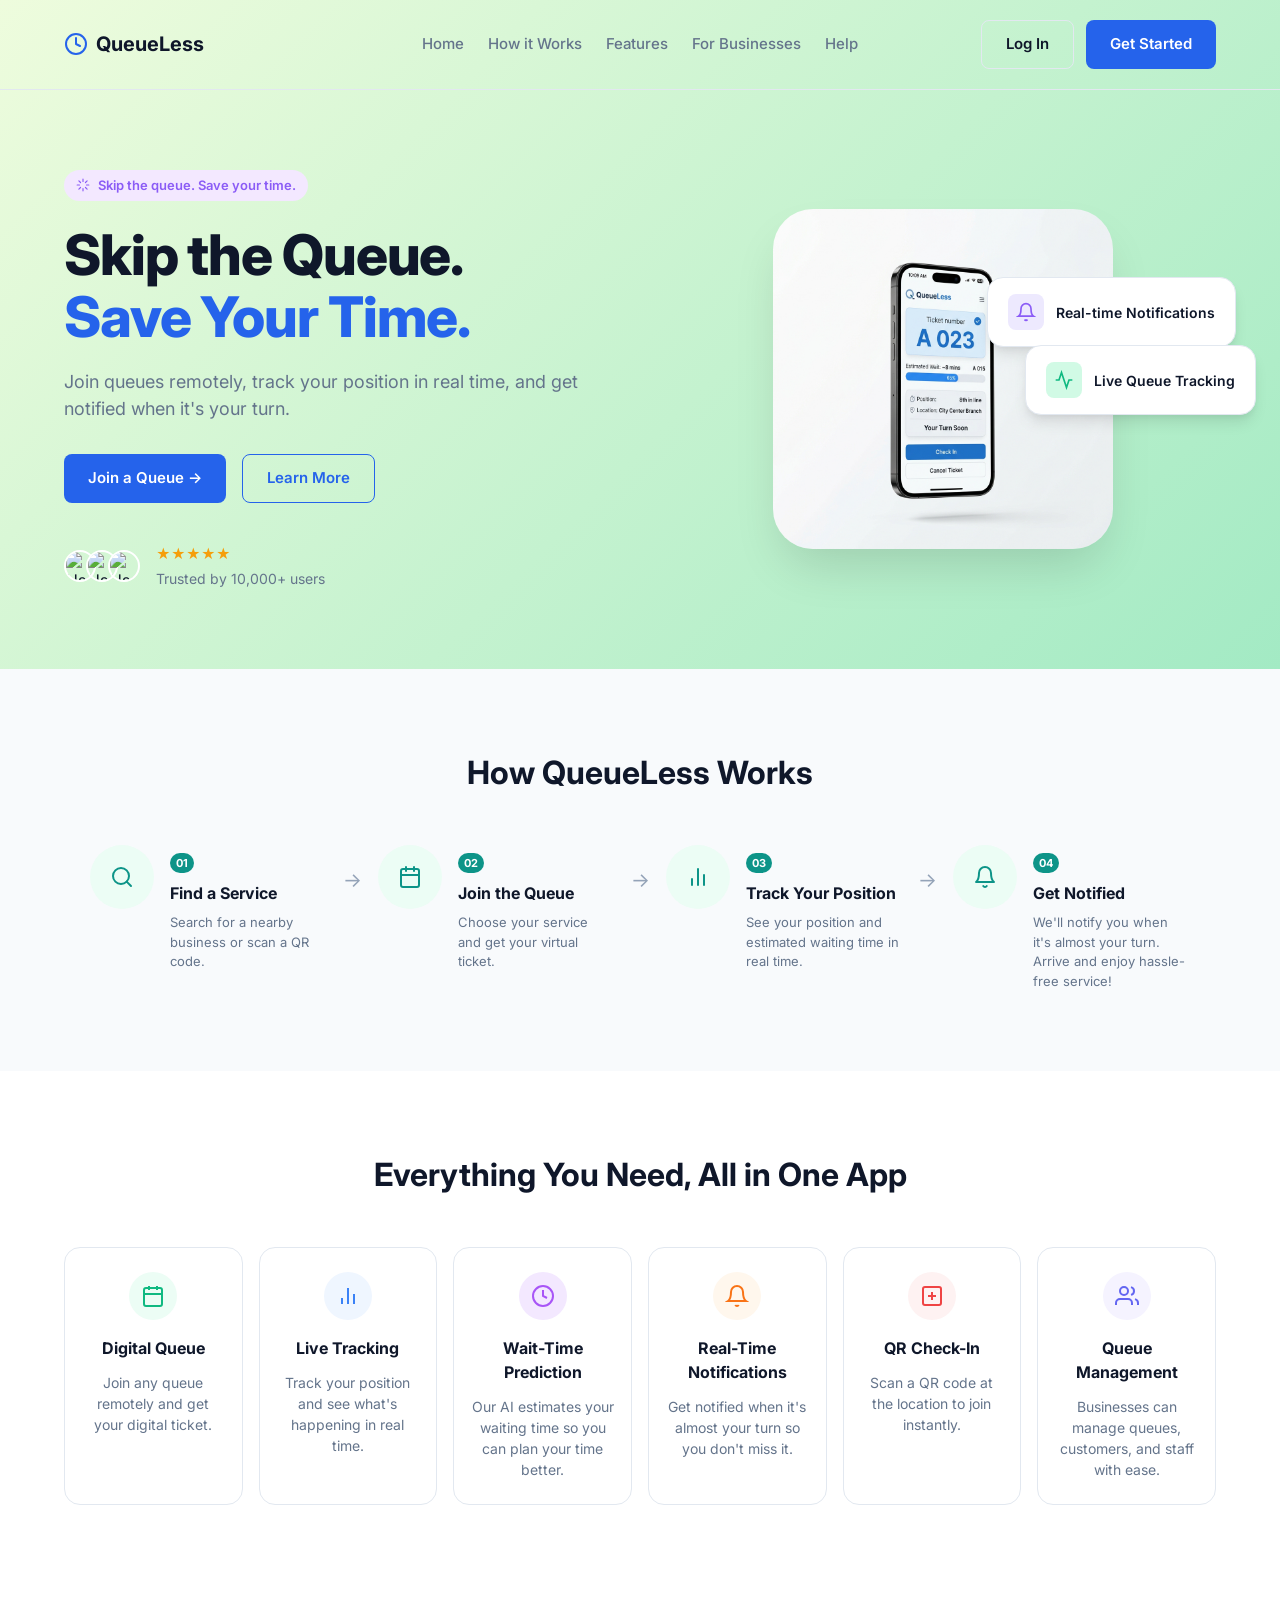
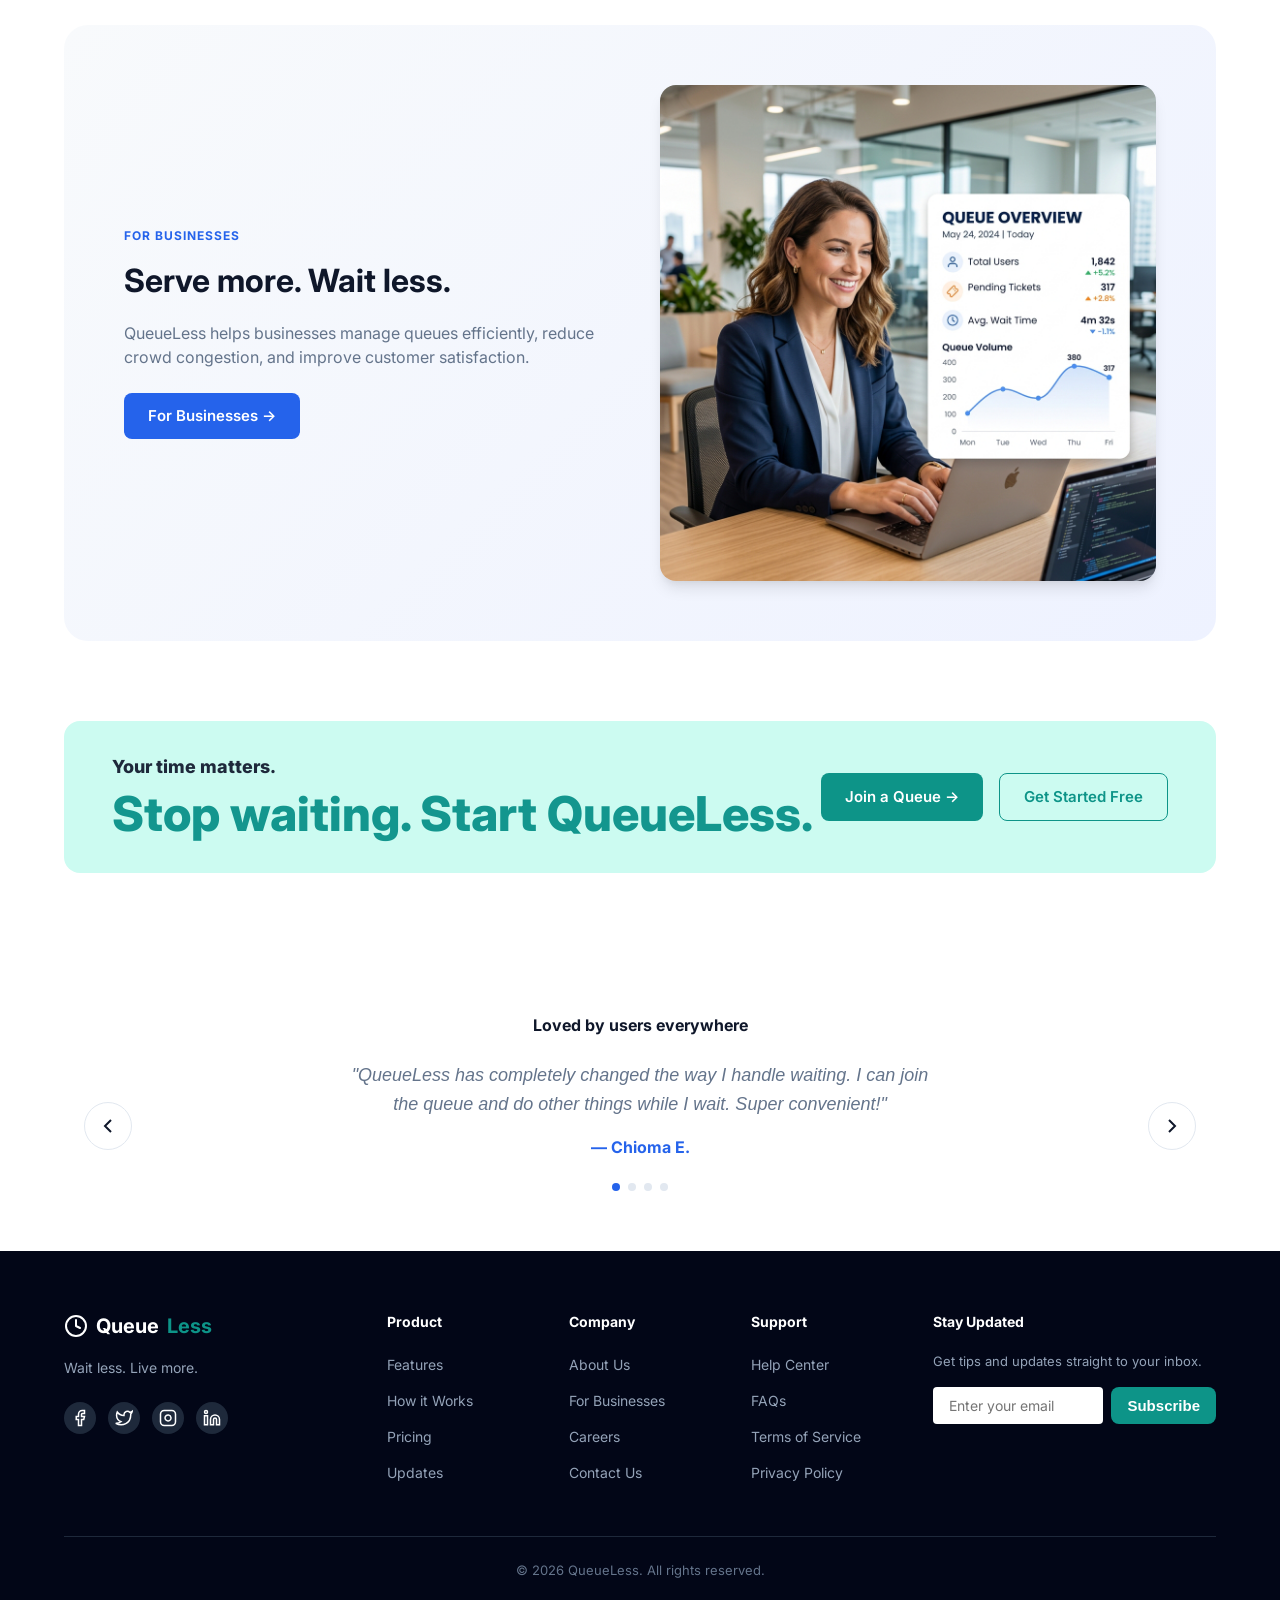
==== commit 99cb49ef: "my work" ====
--- a/frontend/index.html
+++ b/frontend/index.html
@@ -218,18 +218,18 @@
         <div class="container">
             <h4 style="font-weight: 700; margin-bottom: 24px; text-align: center;">Loved by users everywhere</h4>
             <div style="display: flex; align-items: center; justify-content: center; gap: 40px; padding: 0 20px;">
-                <button class="btn-ghost" style="border-radius: 50%; width: 48px; height: 48px; padding: 0; display: flex; align-items: center; justify-content: center; border: 1px solid var(--border);"><svg width="24" height="24" viewBox="0 0 24 24" fill="none" stroke="currentColor" stroke-width="2"><polyline points="15 18 9 12 15 6"></polyline></svg></button>
+                <button id="testim-prev" class="btn-ghost" style="border-radius: 50%; width: 48px; height: 48px; padding: 0; display: flex; align-items: center; justify-content: center; border: 1px solid var(--border);"><svg width="24" height="24" viewBox="0 0 24 24" fill="none" stroke="currentColor" stroke-width="2"><polyline points="15 18 9 12 15 6"></polyline></svg></button>
                 <div class="testimonial-card" style="text-align: center; max-width: 600px;">
-                <p class="quote">"QueueLess has completely changed the way I handle waiting. I can join the queue and do other things while I wait. Super convenient!"</p>
-                <p class="author" style="color: var(--primary); font-weight: 700; margin-top: 16px;">— Chioma E.</p>
-                <div style="margin-top: 24px; color: var(--primary); display: flex; justify-content: center; gap: 8px;">
+                <p id="testim-quote" class="quote">"QueueLess has completely changed the way I handle waiting. I can join the queue and do other things while I wait. Super convenient!"</p>
+                <p id="testim-author" class="author" style="color: var(--primary); font-weight: 700; margin-top: 16px;">— Chioma E.</p>
+                <div id="testim-dots" style="margin-top: 24px; color: var(--primary); display: flex; justify-content: center; gap: 8px;">
                     <svg width="8" height="8" viewBox="0 0 8 8" fill="none"><circle cx="4" cy="4" r="4" fill="currentColor"/></svg>
                     <svg width="8" height="8" viewBox="0 0 8 8" fill="none"><circle cx="4" cy="4" r="4" fill="var(--border)"/></svg>
                     <svg width="8" height="8" viewBox="0 0 8 8" fill="none"><circle cx="4" cy="4" r="4" fill="var(--border)"/></svg>
                     <svg width="8" height="8" viewBox="0 0 8 8" fill="none"><circle cx="4" cy="4" r="4" fill="var(--border)"/></svg>
                 </div>
             </div>
-            <button class="btn-ghost" style="border-radius: 50%; width: 48px; height: 48px; padding: 0; display: flex; align-items: center; justify-content: center; border: 1px solid var(--border);"><svg width="24" height="24" viewBox="0 0 24 24" fill="none" stroke="currentColor" stroke-width="2"><polyline points="9 18 15 12 9 6"></polyline></svg></button>
+            <button id="testim-next" class="btn-ghost" style="border-radius: 50%; width: 48px; height: 48px; padding: 0; display: flex; align-items: center; justify-content: center; border: 1px solid var(--border);"><svg width="24" height="24" viewBox="0 0 24 24" fill="none" stroke="currentColor" stroke-width="2"><polyline points="9 18 15 12 9 6"></polyline></svg></button>
         </div>
     </section>
 
--- a/frontend/home.css
+++ b/frontend/home.css
@@ -27,7 +27,8 @@
 
 body {
     font-family: 'Inter', sans-serif;
-    background-color: var(--bg-white);
+    background: linear-gradient(135deg, #eefcdd 0%, #9ae8c1 100%);
+    background-attachment: fixed;
     color: var(--text-main);
     line-height: 1.5;
 }
@@ -95,7 +96,7 @@
 /* Navbar */
 .navbar {
     padding: 20px 0;
-    background-color: var(--bg-white);
+    background-color: transparent;
     border-bottom: 1px solid var(--border);
     position: sticky;
     top: 0;
@@ -144,7 +145,7 @@
 /* Hero Section */
 .hero {
     padding: 80px 0;
-    background: radial-gradient(circle at 80% 50%, var(--bg-accent) 0%, var(--bg-white) 50%);
+    background: transparent;
 }
 
 .hero-grid {
@@ -472,7 +473,7 @@
     margin: 40px auto 80px;
 }
 .cta-banner {
-    background-color: #ccfbf1; /* More distinct mint/teal */
+    background-color: #ccfbf1;
     border-radius: 16px;
     padding: 32px 48px;
     display: flex;
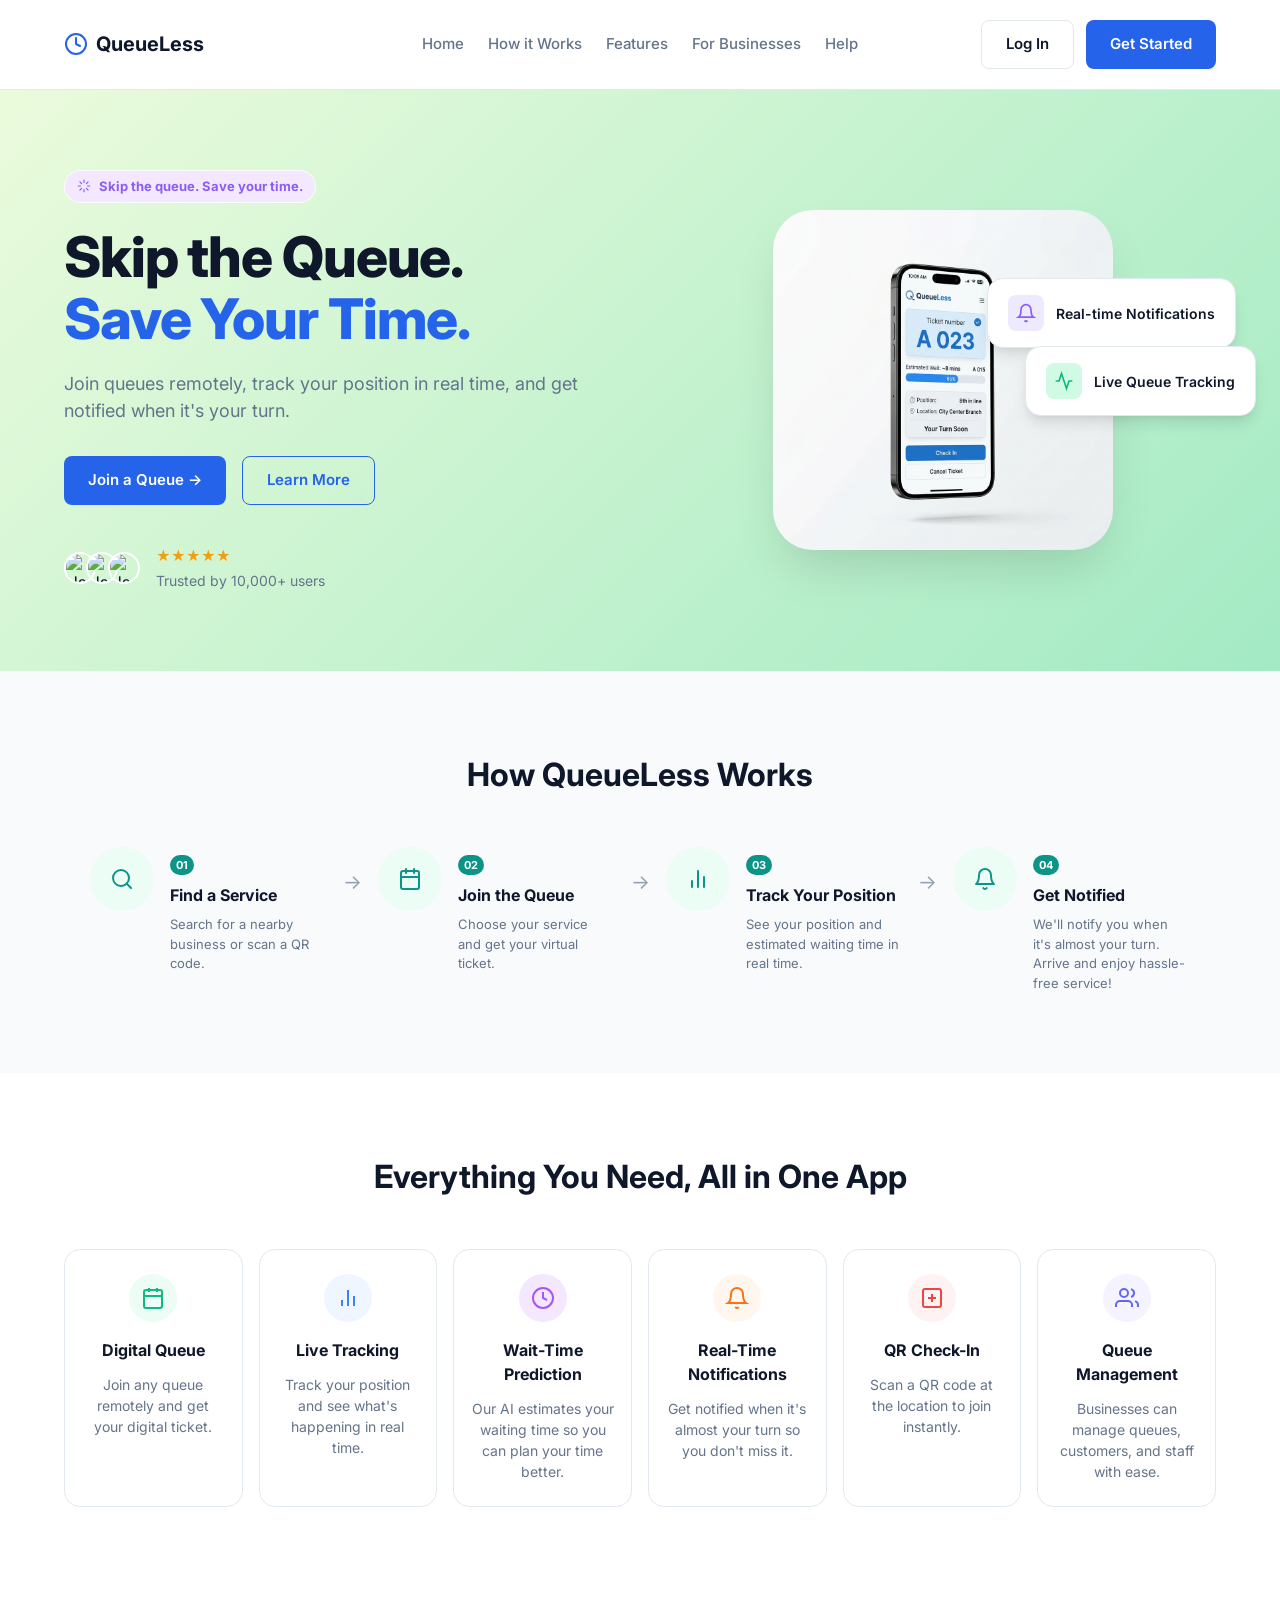
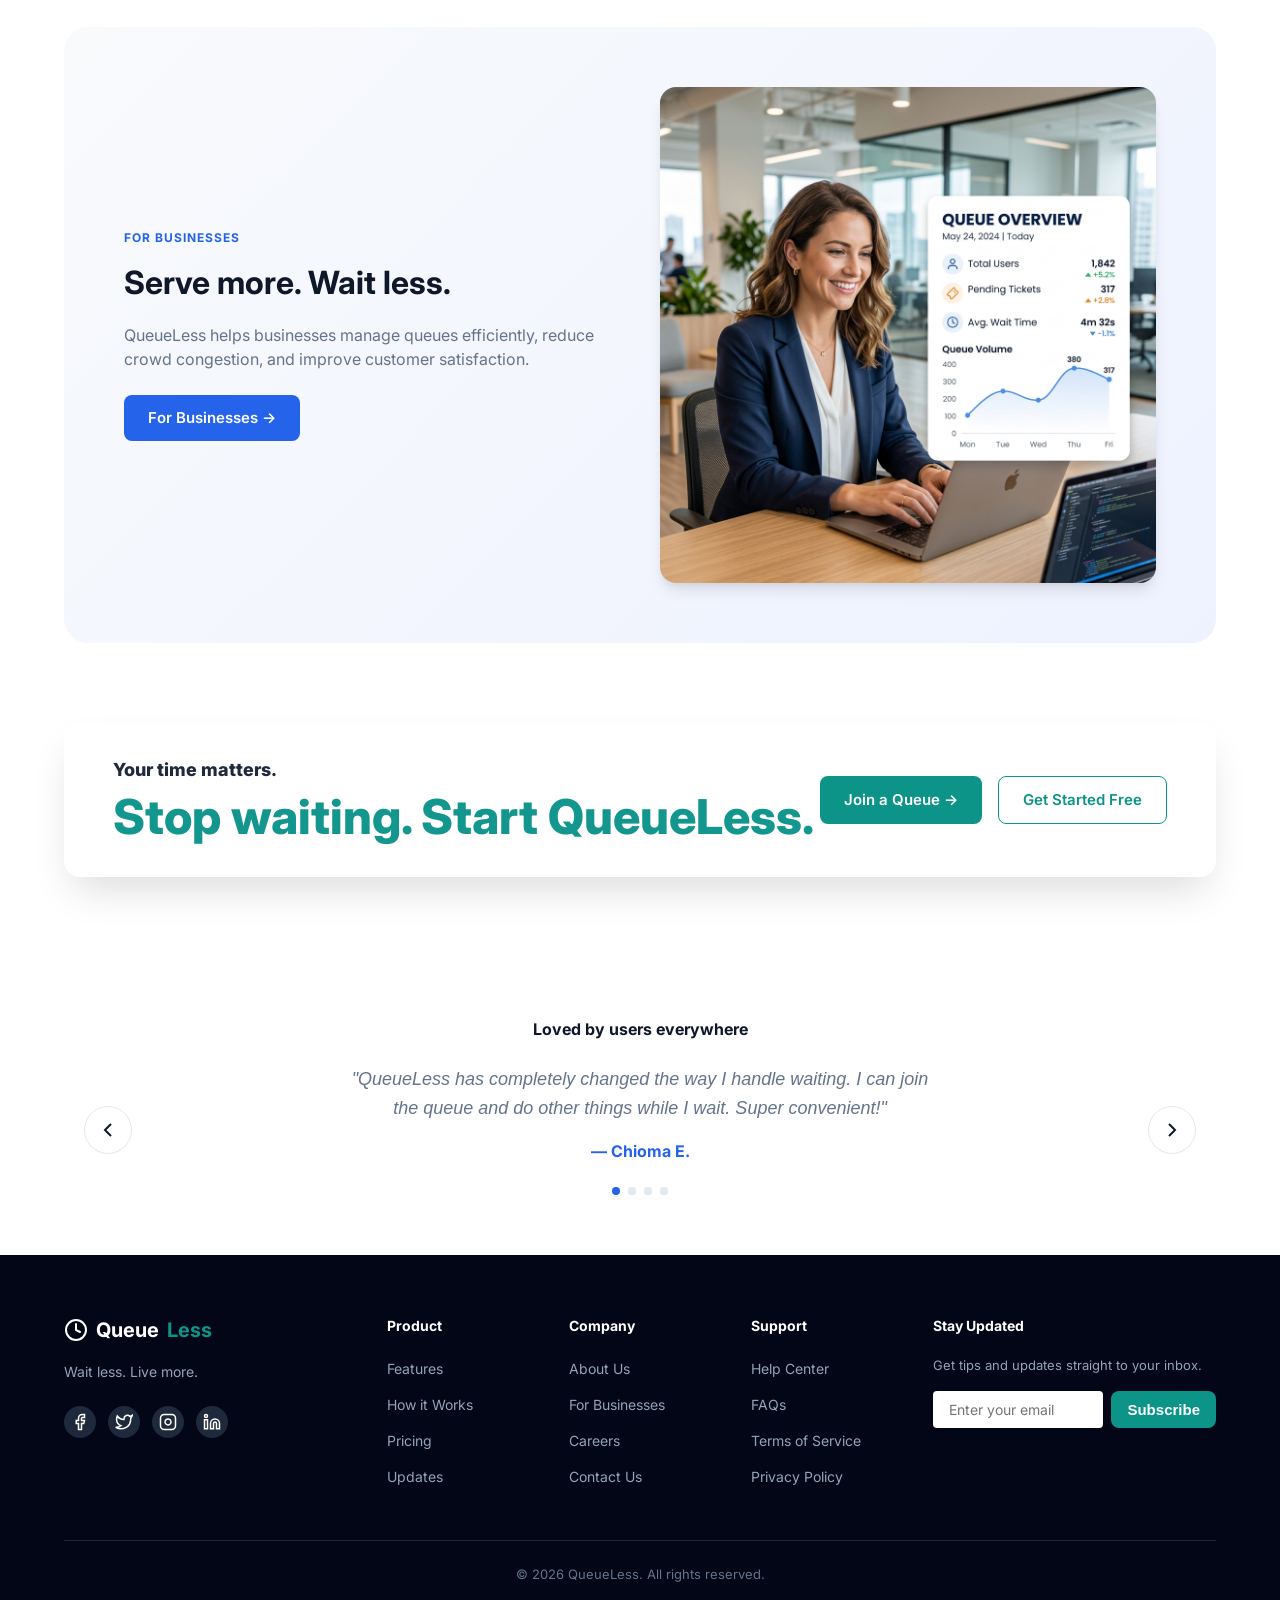
==== commit fd52841d: "my work" ====
--- a/frontend/index.html
+++ b/frontend/index.html
@@ -30,9 +30,9 @@
             </div>
             
             <div class="navbar-auth">
-
                 <a id="nav-login" href="login.html" class="btn btn-ghost">Log In</a>
-                <a id="nav-register" href="register.html" class="btn btn-primary">Get Started</a>
+                <a id="nav-register" href="get-started.html" class="btn btn-primary">Get Started</a>
+                <a id="nav-dashboard" href="dashboard.html" class="btn btn-primary hidden">Dashboard</a>
                 <a id="nav-logout" href="#" class="btn btn-ghost hidden">Logout</a>
             </div>
         </div>
@@ -56,7 +56,7 @@
                     Join queues remotely, track your position in real time, and get notified when it's your turn.
                 </p>
                 <div class="hero-buttons">
-                    <a href="register.html" class="btn btn-primary">Join a Queue &rarr;</a>
+                    <a href="get-started.html" class="btn btn-primary">Join a Queue &rarr;</a>
                     <a href="#how-it-works" class="btn btn-outline">Learn More</a>
                 </div>
                 
@@ -207,8 +207,8 @@
                 <h2 class="cta-title">Stop waiting. Start QueueLess.</h2>
             </div>
             <div class="cta-buttons">
-                <a href="register.html" class="btn btn-teal">Join a Queue &rarr;</a>
-                <a href="register.html" class="btn btn-teal-outline">Get Started Free</a>
+                <a href="get-started.html" class="btn btn-teal">Join a Queue &rarr;</a>
+                <a href="get-started.html" class="btn btn-teal-outline">Get Started Free</a>
             </div>
         </div>
     </section>
--- a/frontend/home.css
+++ b/frontend/home.css
@@ -96,7 +96,7 @@
 /* Navbar */
 .navbar {
     padding: 20px 0;
-    background-color: transparent;
+    background-color: #ffffff;
     border-bottom: 1px solid var(--border);
     position: sticky;
     top: 0;
@@ -164,11 +164,14 @@
     align-items: center;
     gap: 8px;
     padding: 6px 12px;
-    background-color: var(--primary-light);
-    color: var(--primary);
+    background-color: rgba(255, 255, 255, 0.6);
+    backdrop-filter: blur(8px);
+    -webkit-backdrop-filter: blur(8px);
+    border: 1px solid rgba(255, 255, 255, 0.8);
+    color: #0f766e;
     border-radius: 100px;
     font-size: 13px;
-    font-weight: 600;
+    font-weight: 700;
     margin-bottom: 24px;
 }
 .hero-badge svg { width: 14px; height: 14px; }
@@ -473,7 +476,11 @@
     margin: 40px auto 80px;
 }
 .cta-banner {
-    background-color: #ccfbf1;
+    background-color: rgba(255, 255, 255, 0.75);
+    backdrop-filter: blur(16px);
+    -webkit-backdrop-filter: blur(16px);
+    border: 1px solid rgba(255, 255, 255, 0.6);
+    box-shadow: 0 20px 40px -10px rgba(0,0,0,0.15);
     border-radius: 16px;
     padding: 32px 48px;
     display: flex;
